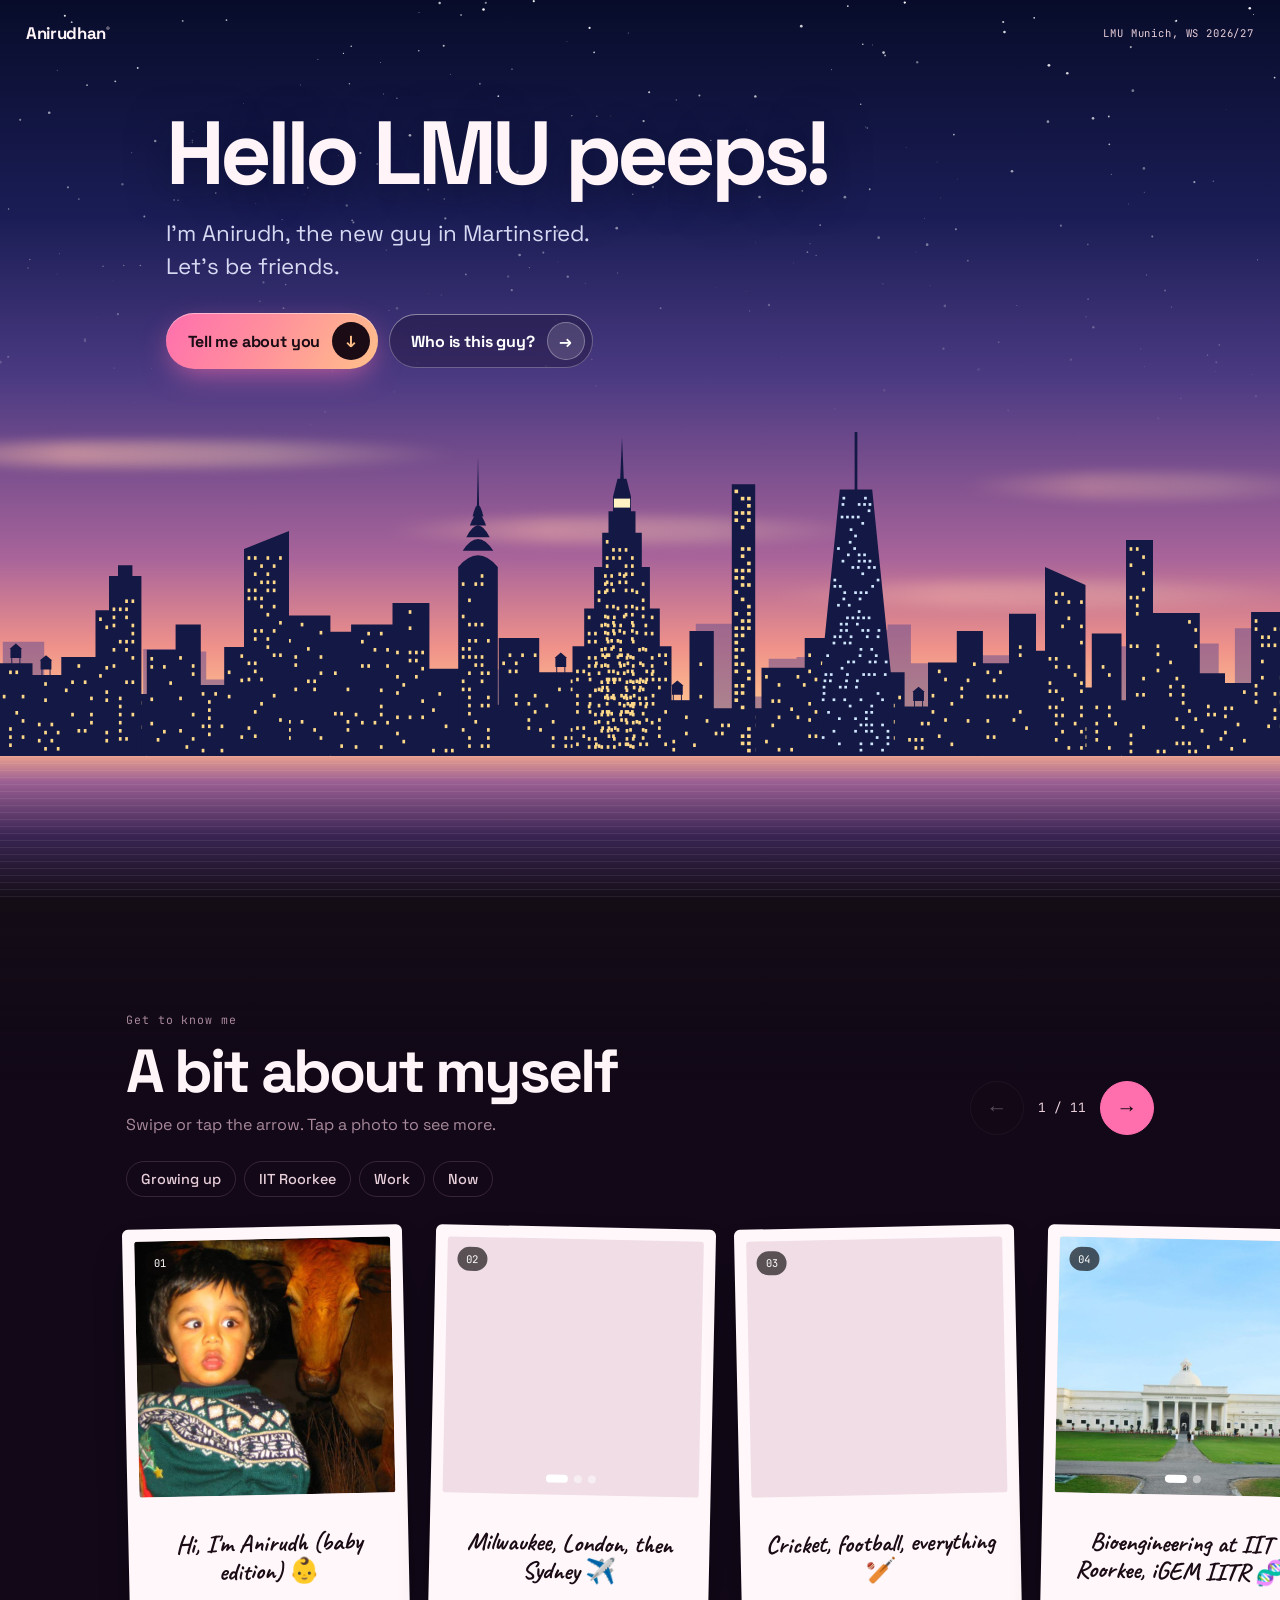
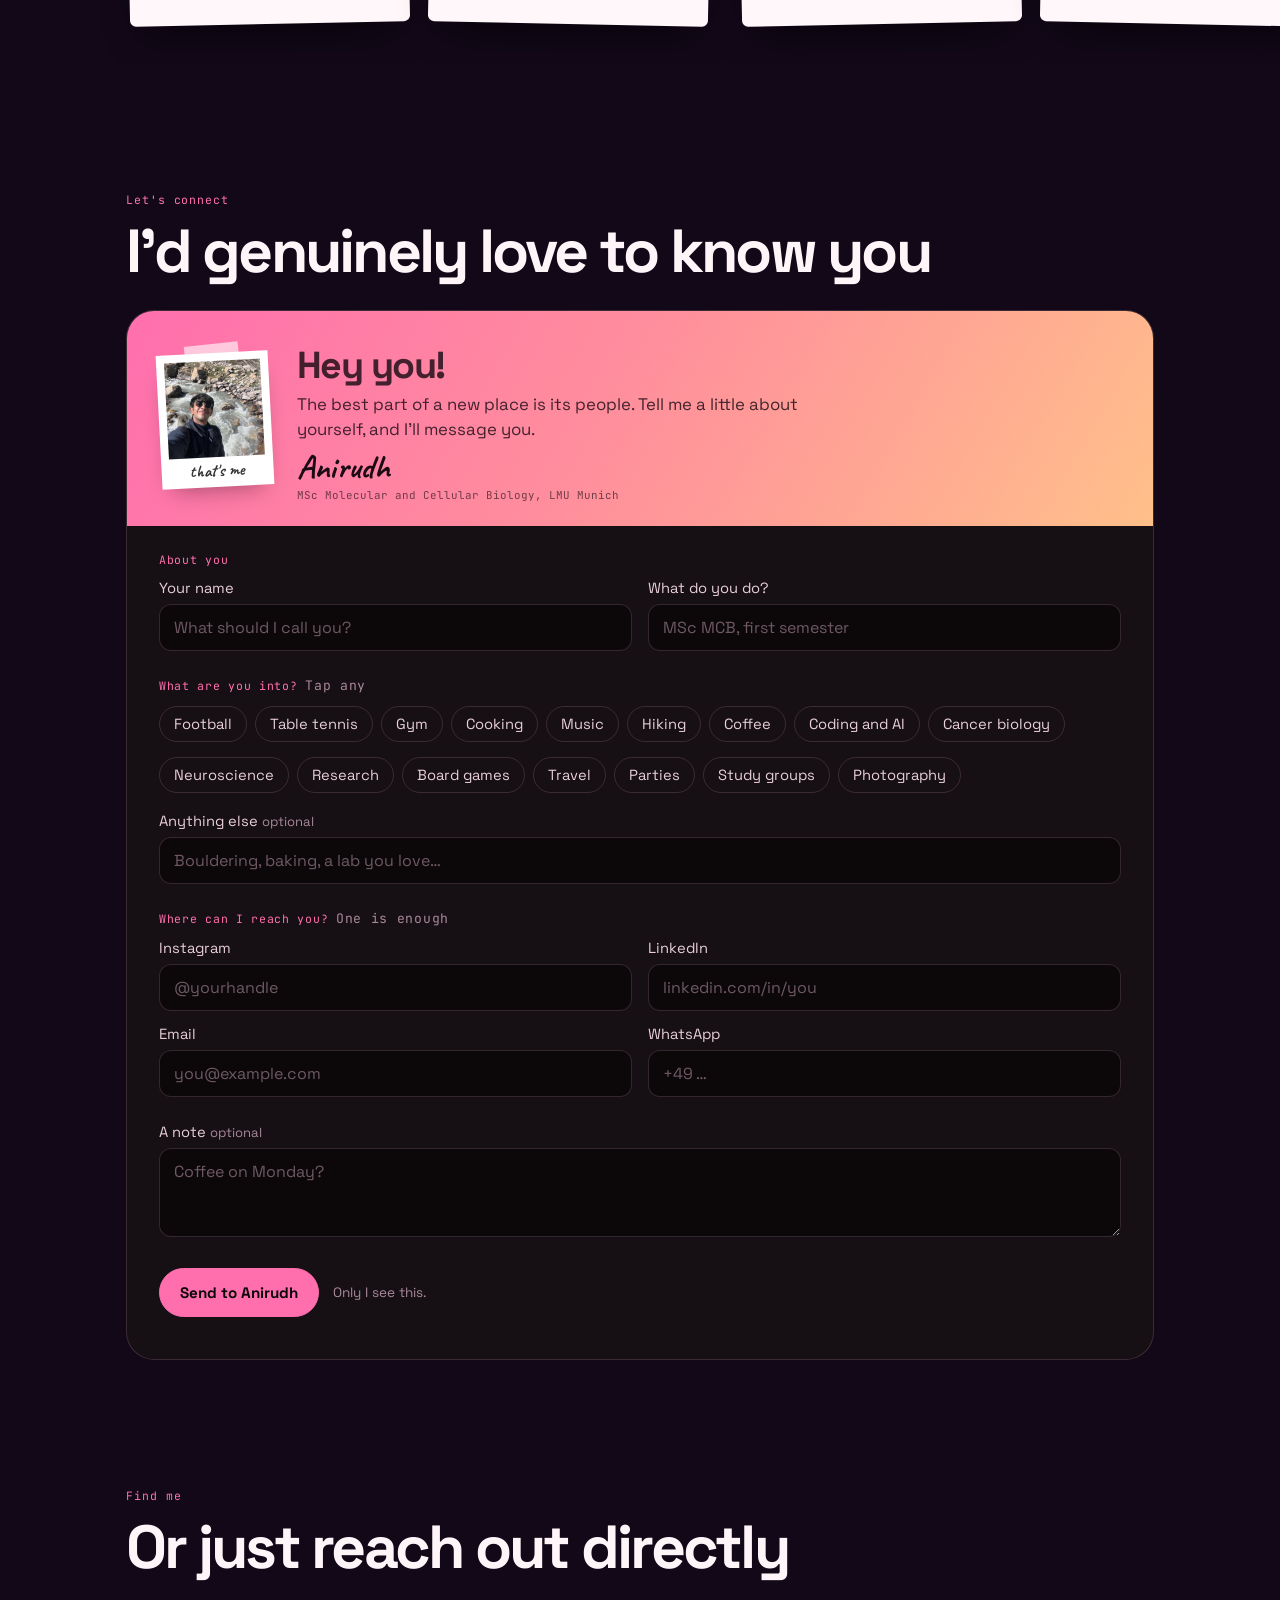
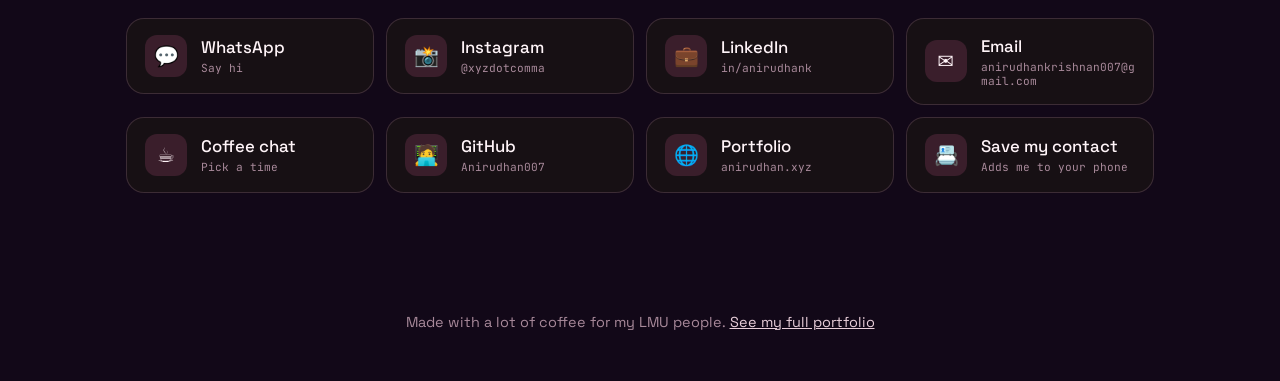
==== hello/index.html @ b49ae419 "Redesign the hello card so the note and form are easier to read. Co-authored-by: Cursor <cursoragent" ====
<!doctype html>
<html lang="en">
<head>
  <meta charset="utf-8">
  <meta name="viewport" content="width=device-width, initial-scale=1, viewport-fit=cover">
  <title>Hello LMU peeps! | Anirudh</title>
  <meta name="description" content="Hi, I'm Anirudh, new at LMU Munich. Get to know me, tell me about you, and let's connect.">
  <meta name="author" content="Anirudhan Krishnan">
  <meta name="theme-color" content="#080c2a">
  <link rel="canonical" href="https://anirudhan.xyz/hello/">
  <meta property="og:type" content="website">
  <meta property="og:site_name" content="Anirudhan Krishnan">
  <meta property="og:url" content="https://anirudhan.xyz/hello/">
  <meta property="og:title" content="Hello LMU peeps! 👋">
  <meta property="og:description" content="I'm Anirudh, new in Martinsried. Get to know me and tell me about you.">
  <meta property="og:image" content="https://anirudhan.xyz/assets/images/social-preview.jpg?v=3">
  <meta name="twitter:card" content="summary_large_image">
  <link rel="icon" href="https://anirudhan.xyz/favicon-ak-dna.svg" type="image/svg+xml">
  <link rel="apple-touch-icon" href="https://anirudhan.xyz/apple-touch-icon.png">
  <link rel="preconnect" href="https://fonts.googleapis.com">
  <link rel="preconnect" href="https://fonts.gstatic.com" crossorigin>
  <link href="https://fonts.googleapis.com/css2?family=JetBrains+Mono:wght@400;500&family=Space+Grotesk:wght@400;500;700&family=Caveat:wght@600;700&display=swap" rel="stylesheet">
  <style>
    :root {
      --black: #0b0709;
      --panel: #171014;
      --panel2: #22141c;
      --ink: #fff4f8;
      --soft: #e9cfda;
      --mute: #a8899a;
      --line: rgba(255, 190, 220, .16);
      --pink: #ff6fae;
      --peach: #ffb48a;
      --mint: #53f2c8;
      --sans: "Space Grotesk", ui-sans-serif, system-ui, -apple-system, "Segoe UI", sans-serif;
      --mono: "JetBrains Mono", ui-monospace, "SFMono-Regular", Menlo, monospace;
      box-sizing: border-box;
      padding-top: env(safe-area-inset-top, 0px);
      padding-bottom: env(safe-area-inset-bottom, 0px);
    }
    *, *::before, *::after { box-sizing: inherit; margin: 0; padding: 0; }
    html { background: #120818; scroll-behavior: smooth; scroll-padding-top: env(safe-area-inset-top, 0px); }
    body { background: #120818; color: var(--ink); font-family: var(--sans); -webkit-font-smoothing: antialiased; overflow-x: hidden; }
    .night {
      position: fixed; inset: 0; z-index: 0; pointer-events: none; overflow: hidden;
      background:
        radial-gradient(72vw 52vh at 10% 16%, rgba(255,111,174,.46), transparent 64%),
        radial-gradient(64vw 58vh at 92% 6%, rgba(255,180,138,.38), transparent 60%),
        radial-gradient(58vw 48vh at 76% 82%, rgba(255,111,174,.30), transparent 62%),
        radial-gradient(48vw 42vh at 6% 90%, rgba(255,196,143,.26), transparent 58%),
        linear-gradient(165deg, #140c1c 0%, #2c1428 32%, #3d1a30 54%, #221018 78%, #10080e 100%);
    }
    .night canvas { position: absolute; inset: 0; width: 100%; height: 100%; }
    a { color: inherit; }
    :focus-visible { outline: 2px solid var(--pink); outline-offset: 4px; border-radius: 6px; }
    ::selection { background: var(--pink); color: var(--black); }

    /* ================= Hero: New York at golden hour ================= */
    .hero {
      --horizon: 84%;
      position: relative; z-index: 1; min-height: 100svh; overflow: hidden; display: flex; flex-direction: column;
      background: linear-gradient(180deg, #080c2a 0%, #1a1d55 24%, #4b3a82 42%, #a8649a 62%, #f0928a 72%, #ffc58f 79%, #ffe2a8 var(--horizon), #1b1f52 var(--horizon));
    }
    #stars { position: absolute; inset: 0; width: 100%; height: 100%; }
    .clouds { position: absolute; left: 0; right: 0; top: 46%; height: 30%; pointer-events: none; }
    .clouds i { position: absolute; display: block; height: 26px; border-radius: 50%; background: linear-gradient(90deg, transparent, rgba(255,190,170,.55), rgba(255,215,180,.35), transparent); filter: blur(6px); animation: drift 90s linear infinite; }
    .clouds i:nth-child(1) { top: 10%; left: -10%; width: 46%; animation-duration: 120s; }
    .clouds i:nth-child(2) { top: 38%; left: 30%; width: 38%; opacity: .8; animation-duration: 95s; animation-delay: -40s; }
    .clouds i:nth-child(3) { top: 62%; left: 60%; width: 42%; opacity: .7; animation-duration: 140s; animation-delay: -70s; }
    .clouds i:nth-child(4) { top: 22%; left: 75%; width: 30%; opacity: .6; animation-duration: 110s; animation-delay: -20s; }
    @keyframes drift { from { transform: translateX(-30vw); } to { transform: translateX(70vw); } }
    .skyline { position: absolute; left: 0; right: 0; bottom: calc(100% - var(--horizon)); width: 100%; height: min(36vh, 360px); display: block; }
    .skyline .t { animation: lamp 6s ease-in-out infinite; }
    @keyframes lamp { 0%,100% { opacity: 1; } 50% { opacity: .12; } }
    .water { position: absolute; left: 0; right: 0; bottom: 0; top: var(--horizon); overflow: hidden; background: linear-gradient(180deg, #e9a08e 0%, #9b5f93 18%, #3a2553 55%, #140d16 100%); }
    .reflection { position: absolute; left: 0; right: 0; top: 0; width: 100%; height: min(36vh, 360px); transform: scaleY(-1); transform-origin: top; opacity: .5; filter: blur(1.2px); -webkit-mask-image: linear-gradient(to top, #000, transparent 75%); mask-image: linear-gradient(to top, #000, transparent 75%); }
    .ripples { position: absolute; inset: 0; background: repeating-linear-gradient(180deg, rgba(255,255,255,.07) 0 1px, transparent 1px 7px); animation: ripple 5s linear infinite; }
    @keyframes ripple { from { background-position: 0 0; } to { background-position: 0 42px; } }
    .top { position: relative; z-index: 2; display: flex; justify-content: space-between; align-items: center; padding: 22px 26px; }
    .mark { font-weight: 700; font-size: 1.05rem; letter-spacing: -.02em; text-decoration: none; }
    .mark sup { font-size: .45em; }
    .top .where { font: .66rem var(--mono); letter-spacing: .08em; color: var(--soft); }
    .hello { position: relative; z-index: 2; flex: 1; display: flex; flex-direction: column; padding: 5vh 26px 40vh; max-width: 1000px; margin: 0 auto; width: 100%; }
    .hello h1 { font-size: clamp(3.2rem, 7vw, 6rem); font-weight: 700; line-height: .95; letter-spacing: -.055em; text-shadow: 0 6px 40px rgba(7,11,36,.6); }
        @keyframes wave { 0%,60%,100% { transform: rotate(0); } 10%,30% { transform: rotate(16deg); } 20%,40% { transform: rotate(-8deg); } }
    .hello p { margin-top: 22px; font-size: clamp(1.1rem, 2.2vw, 1.4rem); color: #d7d9f3; max-width: 34ch; line-height: 1.45; }
    .cta { display: flex; flex-wrap: wrap; gap: 10px; margin-top: 30px; }
    .btn { display: inline-flex; align-items: center; gap: 8px; cursor: pointer; padding: 14px 20px; border-radius: 999px; border: 1px solid var(--ink); font: 500 .95rem var(--sans); text-decoration: none; color: var(--ink); background: rgba(12,18,51,.35); backdrop-filter: blur(6px); transition: transform .15s ease, background .2s ease, color .2s ease; }
    .btn:hover { transform: translateY(-2px); }
    .hbtn {
      -webkit-appearance: none; appearance: none; border: 0; cursor: pointer; margin: 0;
      position: relative; display: inline-flex; align-items: center; gap: 12px; text-decoration: none;
      padding: 8px 8px 8px 22px; border-radius: 999px; font: 700 1rem var(--sans); letter-spacing: -.01em;
      transition: transform .2s ease, box-shadow .25s ease, background .25s ease;
    }
    .hbtn i { font-style: normal; width: 38px; height: 38px; border-radius: 50%; display: grid; place-items: center; font-size: 1rem; transition: transform .25s ease; }
    .hbtn.glow { color: #1a0b14; background: linear-gradient(120deg, #ff6fae 0%, #ff8f9c 45%, #ffc08a 100%); box-shadow: 0 10px 30px -8px rgba(255,111,174,.75), inset 0 1px 0 rgba(255,255,255,.45); }
    .hbtn.glow i { background: #1a0b14; color: #ffc08a; }
    .hbtn.glass { color: #fff; background: rgba(20,14,40,.35); backdrop-filter: blur(10px); -webkit-backdrop-filter: blur(10px); border: 1px solid transparent; background-clip: padding-box; box-shadow: inset 0 0 0 1px rgba(255,255,255,.28), inset 0 1px 0 rgba(255,255,255,.25); }
    .hbtn.glass i { background: rgba(255,255,255,.14); border: 1px solid rgba(255,255,255,.3); }
    .hbtn:hover { transform: translateY(-3px); }
    .hbtn.glow:hover { box-shadow: 0 16px 40px -8px rgba(255,111,174,.9), inset 0 1px 0 rgba(255,255,255,.45); }
    .hbtn.glow:hover i { transform: translateY(3px); }
    .hbtn.glass:hover { background: rgba(255,111,174,.18); box-shadow: inset 0 0 0 1px rgba(255,160,200,.6); }
    .hbtn.glass:hover i { transform: translateX(3px); }
    .btn.mint { background: var(--mint); border-color: var(--mint); color: #0c1233; font-weight: 700; }
    .btn.pink { background: var(--pink); border-color: var(--pink); color: var(--black); font-weight: 700; }

    /* ================= Below the hero: pink and black ================= */
    main { position: relative; z-index: 1; background: transparent; }
    main::before { content: ""; position: absolute; left: 0; right: 0; top: 0; height: 180px; background: linear-gradient(#140d16, transparent); pointer-events: none; }
    .wrap { width: min(1080px, 100%); margin: 0 auto; padding: 0 26px; position: relative; }
    section.wrap { padding-top: clamp(84px, 10vw, 130px); padding-bottom: 0; }
    section.wrap#me { padding-top: clamp(64px, 8vw, 100px); }
    .kicker { font: .72rem var(--mono); letter-spacing: .08em; color: var(--pink); margin-bottom: 14px; }
    h2 { font-size: clamp(2.2rem, 5.4vw, 3.8rem); font-weight: 700; letter-spacing: -.045em; line-height: 1; }

    /* Placards */
    .deck-head { display: flex; justify-content: space-between; align-items: end; gap: 20px; flex-wrap: wrap; }
    .deck-head p { color: var(--mute); margin-top: 12px; }
    .controls { display: flex; align-items: center; gap: 12px; }
    .count { font: .8rem var(--mono); color: var(--soft); min-width: 52px; text-align: center; }
    .arrow { width: 54px; height: 54px; border-radius: 50%; border: 1px solid var(--line); background: var(--panel); color: var(--ink); cursor: pointer; font-size: 1.3rem; display: grid; place-items: center; transition: background .2s, color .2s, border-color .2s, transform .15s; }
    .arrow:hover { background: var(--pink); color: var(--black); border-color: var(--pink); }
    .arrow.next { background: var(--pink); color: var(--black); border-color: var(--pink); }
    .arrow.next:hover { transform: translateX(3px); }
    .arrow:disabled { opacity: .3; cursor: default; transform: none; }
    .track {
      display: grid; grid-auto-flow: column; grid-auto-columns: min(74vw, 280px); gap: 26px;
      overflow-x: auto; scroll-snap-type: x mandatory; scroll-behavior: smooth; overscroll-behavior-x: contain;
      padding: 30px max(26px, calc((100vw - 1080px) / 2 + 26px)) 40px; margin: 0 calc(50% - 50vw);
      scrollbar-width: none;
    }
    .track::-webkit-scrollbar { display: none; }
    .card {
      scroll-snap-align: start; scroll-margin-left: max(26px, calc((100vw - 1080px) / 2 + 26px));
      background: #fff7fa; color: #1a0b14; border-radius: 6px; padding: 12px 12px 0;
      display: flex; flex-direction: column; box-shadow: 0 18px 40px -18px rgba(0,0,0,.8);
      transform: rotate(-1.2deg); transition: transform .25s ease;
    }
    .card:nth-child(even) { transform: rotate(1.2deg); }
    .card:hover { transform: rotate(0) translateY(-4px); }
    .card figure { position: relative; aspect-ratio: 1 / 1; overflow: hidden; background: #f0dde6; border-radius: 3px; }
    .card img { width: 100%; height: 100%; object-fit: cover; display: block; }
    .card .art { position: absolute; inset: 0; display: none; place-items: center; font-size: 5.5rem; background: radial-gradient(circle at 30% 25%, rgba(255,111,174,.55), transparent 55%), radial-gradient(circle at 80% 85%, rgba(255,180,138,.45), transparent 55%), #2a1822; }
    .card.noimg img { display: none; }
    .card.noimg .art { display: grid; }
    .card .n { position: absolute; top: 10px; left: 10px; font: .66rem var(--mono); background: rgba(11,7,9,.65); color: #fff; padding: 5px 9px; border-radius: 999px; }
    .card .cap { font: 700 1.55rem/1.15 "Caveat", "Segoe Print", "Bradley Hand", cursive; text-align: center; padding: 14px 8px 18px; min-height: 5.2em; display: grid; place-items: center; }
    .card.last { background: linear-gradient(160deg, var(--pink), #ff9a8a 60%, var(--peach)); padding: 0; justify-content: center; text-align: center; }
    .card.last .body { padding: 30px 24px; }
    .card.last .big { font-size: 4.5rem; line-height: 1; }
    .card.last .cap { min-height: 0; font-size: 2.4rem; padding: 14px 0 6px; }
    .card.last .sayhi { font: 700 1rem var(--sans); border: 0; cursor: pointer; display: inline-block; margin-top: 10px; background: var(--black); color: var(--ink); text-decoration: none; padding: 13px 22px; border-radius: 999px; font-weight: 700; }
    .chapters { display: flex; flex-wrap: wrap; gap: 8px; margin-top: 26px; }
    .chapters button { font: 500 .9rem var(--sans); color: var(--soft); background: transparent; border: 1px solid var(--line); border-radius: 999px; padding: 8px 14px; cursor: pointer; transition: all .2s; }
    .chapters button:hover { border-color: var(--pink); color: var(--ink); }
    .chapters button.on { background: var(--ink); color: var(--black); border-color: var(--ink); }
    .card figure img { position: absolute; inset: 0; transition: opacity .45s ease; }
    .card figure img.off { opacity: 0; }
    .card figure.multi { cursor: pointer; }
    .dots { position: absolute; bottom: 12px; left: 0; right: 0; display: flex; justify-content: center; gap: 6px; z-index: 2; }
    .dots button { width: 8px; height: 8px; border-radius: 50%; border: 0; padding: 0; background: rgba(255,255,255,.5); cursor: pointer; }
    .dots button.on { background: #fff; width: 22px; border-radius: 99px; }
    .card .n { z-index: 2; }
    .hint { color: var(--mute); font-size: .88rem; }


    /* Connect */
    .connect {
      margin-top: 28px; border-radius: 28px; overflow: hidden;
      border: 1px solid var(--line); background: rgba(23, 16, 20, .88);
    }
    .letter {
      display: grid; grid-template-columns: auto 1fr; gap: 8px 26px; align-items: center;
      color: #1a0b14; padding: 28px 32px 24px;
      background: linear-gradient(120deg, #ff6fae 0%, #ff8f9c 48%, #ffc08a 100%);
    }
    .polaroid {
      position: relative; grid-row: 1 / span 2; width: 112px; background: #fff; padding: 8px 8px 0;
      transform: rotate(-3deg); box-shadow: 0 12px 24px -12px rgba(26,11,20,.45);
    }
    .polaroid::before { content: ""; position: absolute; top: -9px; left: 50%; width: 54px; height: 16px; transform: translateX(-50%) rotate(-3deg); background: rgba(255,255,255,.6); }
    .polaroid img { width: 100%; aspect-ratio: 1; object-fit: cover; display: block; background: #eee; }
    .polaroid figcaption { font: 700 1.05rem "Caveat", cursive; text-align: center; padding: 3px 0 6px; color: #333; }
    .letter .hey { font-size: clamp(1.8rem, 3vw, 2.35rem); font-weight: 700; letter-spacing: -.04em; line-height: 1; }
    .letter p { margin-top: 8px; font-size: 1.05rem; line-height: 1.5; max-width: 46ch; color: rgba(26,11,20,.82); }
    .letter .sign { grid-column: 2; }
    .letter .script { font: 700 2.1rem/1 "Caveat", cursive; color: #1a0b14; }
    .letter .role { display: block; margin-top: 4px; font: .68rem var(--mono); color: rgba(26,11,20,.62); }
    form.you { position: relative; padding: 26px 32px 28px; display: flex; flex-direction: column; gap: 26px; }
    .ask { display: flex; flex-direction: column; gap: 12px; }
    .grid { display: grid; grid-template-columns: 1fr 1fr; gap: 14px 16px; }
    label { display: block; }
    label > span { display: block; font-size: .92rem; color: var(--soft); margin-bottom: 7px; }
    label > span em, .sub em { font-style: normal; color: var(--mute); font-size: .82rem; }
    input, textarea { width: 100%; font: 1rem var(--sans); color: var(--ink); background: rgba(11,7,9,.72); border: 1px solid var(--line); border-radius: 12px; padding: 12px 14px; }
    input::placeholder, textarea::placeholder { color: #6e5864; }
    input:focus, textarea:focus { outline: none; border-color: var(--pink); box-shadow: 0 0 0 3px rgba(255,111,174,.2); }
    textarea { min-height: 88px; resize: vertical; }
    .chips { display: flex; flex-wrap: wrap; gap: 8px; }
    .chip input { position: absolute; opacity: 0; width: 1px; height: 1px; }
    .chip span { display: inline-block; padding: 8px 14px; border-radius: 999px; border: 1px solid var(--line); font-size: .92rem; cursor: pointer; user-select: none; transition: background .15s, color .15s, border-color .15s; }
    .chip input:checked + span { background: var(--pink); color: var(--black); border-color: var(--pink); font-weight: 500; }
    .chip input:focus-visible + span { outline: 2px solid var(--pink); outline-offset: 3px; }
    .sub { font: .72rem var(--mono); color: var(--pink); letter-spacing: .06em; }
    .form-end { display: flex; flex-wrap: wrap; gap: 14px; align-items: center; }
    .note { color: var(--mute); font-size: .85rem; }
    .status { font-size: .95rem; width: 100%; }
    .status.err { color: #ff9ab8; }
    .done { text-align: center; padding: 60px 10px; }
    .done .big { font-size: 3.5rem; }
    .done b { display: block; font-size: 1.9rem; letter-spacing: -.03em; margin: 10px 0 8px; }
    .done p { color: var(--soft); }
    .honey { position: absolute; left: -9999px; }

    /* Socials */
    .socials { list-style: none; display: grid; grid-template-columns: repeat(auto-fill, minmax(210px, 1fr)); gap: 12px; margin-top: 40px; }
    .socials a { display: flex; align-items: center; gap: 14px; text-decoration: none; padding: 16px 18px; border-radius: 18px; border: 1px solid var(--line); background: var(--panel); transition: border-color .2s, transform .15s, background .2s; }
    .socials a:hover { border-color: var(--pink); background: var(--panel2); transform: translateY(-2px); }
    .socials .ic { width: 42px; height: 42px; border-radius: 12px; display: grid; place-items: center; background: rgba(255,111,174,.15); font-size: 1.25rem; flex: none; }
    .socials b { display: block; font-size: 1.05rem; font-weight: 500; }
    .socials span.s { display: block; color: var(--mute); font: .7rem var(--mono); margin-top: 3px; overflow-wrap: anywhere; }

    footer { text-align: center; color: var(--mute); font-size: .9rem; padding: clamp(80px, 10vw, 120px) 26px 50px; }
    footer a { color: var(--soft); }

    @media (max-width: 760px) {
      .hero { --horizon: 82%; }
      .skyline, .reflection { height: 29vh; }
      .hello h1 { font-size: clamp(2.8rem, 13vw, 4rem); }
      .hello { padding-top: 5vh; padding-bottom: 46vh; }
      .top .where { display: none; }
      .letter { grid-template-columns: 1fr; padding: 22px 20px 18px; }
      .polaroid { grid-row: auto; width: 96px; }
      .letter .sign { grid-column: auto; }
      form.you { padding: 22px 20px 24px; gap: 22px; }
      .grid { grid-template-columns: 1fr; }
      .arrow { width: 48px; height: 48px; }
    }
    @media (prefers-reduced-motion: reduce) {
      .skyline .t, .clouds i, .ripples { animation: none; }
      html, .track { scroll-behavior: auto; }
    }
  </style>
</head>
<body>
  <div class="night" aria-hidden="true"><canvas id="night-stars"></canvas></div>

  <header class="hero">
    <canvas id="stars" aria-hidden="true"></canvas>
    <div class="clouds" aria-hidden="true"><i></i><i></i><i></i><i></i></div>
    <svg class="skyline" viewBox="0 0 2600 360" preserveAspectRatio="xMidYMax slice" aria-hidden="true">
      <g id="nyc"><path d="M-10 229h34v131h-34Z M20 241h47v119h-47Z M63 235h34v125h-34Z M93 225h47v135h-47Z M136 277h26v83h-26Z M158 235h45v125h-45Z M199 220h35v140h-35Z M230 277h39v83h-39Z M265 243h23v117h-23Z M284 282h29v78h-29Z M309 232h22v128h-22Z M327 212h45v148h-45Z M368 295h40v65h-40Z M404 250h39v110h-39Z M439 243h50v117h-50Z M485 222h40v138h-40Z M521 280h40v80h-40Z M557 299h39v61h-39Z M592 233h46v127h-46Z M634 293h22v67h-22Z M652 276h21v84h-21Z M669 270h48v90h-48Z M713 297h39v63h-39Z M748 241h44v119h-44Z M788 244h30v116h-30Z M814 275h38v85h-38Z M848 271h36v89h-36Z M880 263h40v97h-40Z M916 300h35v60h-35Z M947 290h41v70h-41Z M984 217h34v143h-34Z M1014 248h28v112h-28Z M1038 290h37v70h-37Z M1071 268h42v92h-42Z M1109 271h30v89h-30Z M1135 264h36v96h-36Z M1167 292h20v68h-20Z M1183 287h38v73h-38Z M1217 287h32v73h-32Z M1245 263h47v97h-47Z M1288 292h32v68h-32Z M1316 298h50v62h-50Z M1362 213h47v147h-47Z M1405 273h20v87h-20Z M1421 294h26v66h-26Z M1443 252h35v108h-35Z M1474 250h42v110h-42Z M1512 291h33v69h-33Z M1541 220h38v140h-38Z M1575 214h26v146h-26Z M1597 257h28v103h-28Z M1621 261h22v99h-22Z M1639 299h30v61h-30Z M1665 248h50v112h-50Z M1711 285h44v75h-44Z M1751 269h24v91h-24Z M1771 288h42v72h-42Z M1809 293h20v67h-20Z M1825 238h34v122h-34Z M1855 213h25v147h-25Z M1876 276h37v84h-37Z M1909 235h34v125h-34Z M1939 284h26v76h-26Z M1961 218h33v142h-33Z M1990 286h32v74h-32Z M2018 247h32v113h-32Z M2046 300h26v60h-26Z M2068 225h28v135h-28Z M2092 298h29v62h-29Z M2117 277h26v83h-26Z M2139 223h32v137h-32Z M2167 227h40v133h-40Z M2203 295h23v65h-23Z M2222 273h24v87h-24Z M2242 267h34v93h-34Z M2272 222h20v138h-20Z M2288 263h30v97h-30Z M2314 291h32v69h-32Z M2342 289h22v71h-22Z M2360 226h26v134h-26Z M2382 269h40v91h-40Z M2418 224h20v136h-20Z M2434 253h31v107h-31Z M2461 242h39v118h-39Z M2496 225h24v135h-24Z M2516 227h35v133h-35Z M2547 251h24v109h-24Z M2567 220h25v140h-25Z M2588 261h24v99h-24Z" fill="#6b4f8f" fill-opacity=".55"/>
<path d="M-10 206h38v154h-38Z M26 229h36v131h-36Z M57 294h48v66h-48Z M101 213h29v147h-29Z M128 279h46v81h-46Z M172 236h30v124h-30Z M199 309h30v51h-30Z M228 309h48v51h-48Z M271 304h49v56h-49Z M289.5 298h12v-10h-12Z M288.5 288L295.5 282L302.5 288Z M290.5 304v-6h1v6Z M299.5 304v-6h1v6Z M316 229h36v131h-36Z M347 264h44v96h-44Z M363.0 258h12v-10h-12Z M362.0 248L369.0 242L376.0 248Z M364.0 264v-6h1v6Z M373.0 264v-6h1v6Z M386 201h46v159h-46Z M427 195h37v165h-37Z M463 195h39v165h-39Z M499 206h52v154h-52Z M548 279h40v81h-40Z M588 257h37v103h-37Z M600.5 251h12v-10h-12Z M599.5 241L606.5 235L613.5 241Z M601.5 257v-6h1v6Z M610.5 257v-6h1v6Z M620 270h40v90h-40Z M634.0 264h12v-10h-12Z M633.0 254L640.0 248L647.0 254Z M635.0 270v-6h1v6Z M644.0 270v-6h1v6Z M657 250h43v110h-43Z M695 198h32v162h-32Z M725 291h27v69h-27Z M732.5 285h12v-10h-12Z M731.5 275L738.5 269L745.5 275Z M733.5 291v-6h1v6Z M742.5 291v-6h1v6Z M752 242h34v118h-34Z M784 214h28v146h-28Z M809 281h31v79h-31Z M838 239h36v121h-36Z M869 309h39v51h-39Z M905 204h51v156h-51Z M956 222h24v138h-24Z M979 214h48v146h-48Z M1025 190h41v170h-41Z M1065 263h36v97h-36Z M1100 303h44v57h-44Z M1143 229h45v131h-45Z M1184 267h56v93h-56Z M1206.0 261h12v-10h-12Z M1205.0 251L1212.0 245L1219.0 251Z M1207.0 267v-6h1v6Z M1216.0 267v-6h1v6Z M1236 270h47v90h-47Z M1283 255h45v105h-45Z M1325 298h33v62h-33Z M1335.5 292h12v-10h-12Z M1334.5 282L1341.5 276L1348.5 282Z M1336.5 298v-6h1v6Z M1345.5 298v-6h1v6Z M1355 221h27v139h-27Z M1379 307h58v53h-58Z M1435 262h53v98h-53Z M1483 229h31v131h-31Z M1512 194h30v166h-30Z M1541 267h53v93h-53Z M1594 305h31v55h-31Z M1603.5 299h12v-10h-12Z M1602.5 289L1609.5 283L1616.5 289Z M1604.5 305v-6h1v6Z M1613.5 305v-6h1v6Z M1620 256h33v104h-33Z M1652 221h29v139h-29Z M1681 257h31v103h-31Z M1710 202h30v158h-30Z M1739 243h26v117h-26Z M1761 284h44v76h-44Z M1777.0 278h12v-10h-12Z M1776.0 268L1783.0 262L1790.0 268Z M1778.0 284v-6h1v6Z M1787.0 284v-6h1v6Z M1802 224h33v136h-33Z M1835 298h39v62h-39Z M1870 201h52v159h-52Z M1919 268h31v92h-31Z M1945 279h36v81h-36Z M1979 200h50v160h-50Z M2028 298h28v62h-28Z M2054 197h57v163h-57Z M2111 304h57v56h-57Z M2168 296h26v64h-26Z M2191 277h52v83h-52Z M2238 279h57v81h-57Z M2291 215h42v145h-42Z M2333 230h27v130h-27Z M2360 208h58v152h-58Z M2416 193h47v167h-47Z M2462 301h50v59h-50Z M2511 212h43v148h-43Z M2554 216h43v144h-43Z M2596 283h54v77h-54Z" fill="#141845"/>
<g><rect x="8" y="214" width="3" height="4" fill="#ffd98a"/><rect class="t" style="animation-delay:0.9s" x="8" y="223" width="3" height="4" fill="#ffd98a"/><rect x="15" y="241" width="3" height="4" fill="#ffd98a"/><rect x="1" y="250" width="3" height="4" fill="#ffd98a"/><rect x="22" y="250" width="3" height="4" fill="#ffd98a"/><rect x="1" y="259" width="3" height="4" fill="#ffd98a"/><rect x="22" y="259" width="3" height="4" fill="#ffd98a"/><rect x="-6" y="286" width="3" height="4" fill="#ffd98a"/><rect class="t" style="animation-delay:2.5s" x="1" y="286" width="3" height="4" fill="#ffd98a"/><rect class="t" style="animation-delay:3.6s" x="8" y="286" width="3" height="4" fill="#ffd98a"/><rect x="22" y="286" width="3" height="4" fill="#ffd98a"/><rect x="1" y="295" width="3" height="4" fill="#ffd98a"/><rect x="15" y="295" width="3" height="4" fill="#ffd98a"/><rect x="22" y="295" width="3" height="4" fill="#ffd98a"/><rect x="1" y="304" width="3" height="4" fill="#ffd98a"/><rect x="8" y="304" width="3" height="4" fill="#ffd98a"/><rect class="t" style="animation-delay:0.7s" x="22" y="304" width="3" height="4" fill="#ffd98a"/><rect x="-6" y="313" width="3" height="4" fill="#ffd98a"/><rect class="t" style="animation-delay:7.7s" x="1" y="331" width="3" height="4" fill="#ffd98a"/><rect x="8" y="331" width="3" height="4" fill="#ffd98a"/><rect x="8" y="340" width="3" height="4" fill="#ffd98a"/><rect x="51" y="246" width="3" height="4" fill="#ffd98a"/><rect x="37" y="264" width="3" height="4" fill="#ffd98a"/><rect class="t" style="animation-delay:7.0s" x="51" y="282" width="3" height="4" fill="#ffd98a"/><rect x="30" y="291" width="3" height="4" fill="#ffd98a"/><rect x="30" y="300" width="3" height="4" fill="#ffd98a"/><rect x="44" y="300" width="3" height="4" fill="#ffd98a"/><rect class="t" style="animation-delay:5.0s" x="30" y="309" width="3" height="4" fill="#ffd98a"/><rect x="51" y="318" width="3" height="4" fill="#ffd98a"/><rect class="t" style="animation-delay:3.8s" x="30" y="327" width="3" height="4" fill="#ffd98a"/><rect x="44" y="327" width="3" height="4" fill="#ffd98a"/><rect x="51" y="345" width="3" height="4" fill="#ffd98a"/><rect x="68" y="302" width="3" height="4" fill="#ffd98a"/><rect x="75" y="302" width="3" height="4" fill="#ffd98a"/><rect x="82" y="311" width="3" height="4" fill="#ffd98a"/><rect x="61" y="320" width="3" height="4" fill="#ffd98a"/><rect x="75" y="320" width="3" height="4" fill="#ffd98a"/><rect x="68" y="329" width="3" height="4" fill="#ffd98a"/><rect x="75" y="329" width="3" height="4" fill="#ffd98a"/><rect x="82" y="338" width="3" height="4" fill="#ffd98a"/><rect x="105" y="284" width="3" height="4" fill="#ffd98a"/><rect x="112" y="302" width="3" height="4" fill="#ffd98a"/><rect x="112" y="320" width="3" height="4" fill="#ffd98a"/><rect x="105" y="338" width="3" height="4" fill="#ffd98a"/><rect x="119" y="338" width="3" height="4" fill="#ffd98a"/><rect x="105" y="347" width="3" height="4" fill="#ffd98a"/><rect x="139" y="287" width="3" height="4" fill="#ffd98a"/><rect x="146" y="287" width="3" height="4" fill="#ffd98a"/><rect x="160" y="287" width="3" height="4" fill="#ffd98a"/><rect x="153" y="296" width="3" height="4" fill="#ffd98a"/><rect x="146" y="323" width="3" height="4" fill="#ffd98a"/><rect x="167" y="323" width="3" height="4" fill="#ffd98a"/><rect x="146" y="332" width="3" height="4" fill="#ffd98a"/><rect x="160" y="332" width="3" height="4" fill="#ffd98a"/><rect x="146" y="341" width="3" height="4" fill="#ffd98a"/><rect class="t" style="animation-delay:0.8s" x="132" y="350" width="3" height="4" fill="#ffd98a"/><rect x="139" y="350" width="3" height="4" fill="#ffd98a"/><rect x="160" y="350" width="3" height="4" fill="#ffd98a"/><rect x="176" y="244" width="3" height="4" fill="#ffd98a"/><rect x="190" y="262" width="3" height="4" fill="#ffd98a"/><rect x="183" y="271" width="3" height="4" fill="#ffd98a"/><rect x="183" y="280" width="3" height="4" fill="#ffd98a"/><rect x="176" y="289" width="3" height="4" fill="#ffd98a"/><rect x="190" y="352" width="3" height="4" fill="#ffd98a"/><rect x="203" y="326" width="3" height="4" fill="#ffd98a"/><rect class="t" style="animation-delay:4.1s" x="217" y="335" width="3" height="4" fill="#ffd98a"/><rect x="217" y="344" width="3" height="4" fill="#ffd98a"/><rect class="t" style="animation-delay:1.9s" x="210" y="353" width="3" height="4" fill="#ffd98a"/><rect x="232" y="317" width="3" height="4" fill="#ffd98a"/><rect x="253" y="326" width="3" height="4" fill="#ffd98a"/><rect x="267" y="326" width="3" height="4" fill="#ffd98a"/><rect x="232" y="335" width="3" height="4" fill="#ffd98a"/><rect x="239" y="335" width="3" height="4" fill="#ffd98a"/><rect x="253" y="335" width="3" height="4" fill="#ffd98a"/><rect x="246" y="353" width="3" height="4" fill="#ffd98a"/><rect x="253" y="353" width="3" height="4" fill="#ffd98a"/><rect class="t" style="animation-delay:6.5s" x="289" y="321" width="3" height="4" fill="#ffd98a"/><rect x="303" y="321" width="3" height="4" fill="#ffd98a"/><rect x="282" y="330" width="3" height="4" fill="#ffd98a"/><rect x="289" y="330" width="3" height="4" fill="#ffd98a"/><rect x="303" y="330" width="3" height="4" fill="#ffd98a"/><rect x="310" y="330" width="3" height="4" fill="#ffd98a"/><rect x="275" y="348" width="3" height="4" fill="#ffd98a"/><rect x="282" y="348" width="3" height="4" fill="#ffd98a"/><rect x="327" y="246" width="3" height="4" fill="#ffd98a"/><rect x="341" y="246" width="3" height="4" fill="#ffd98a"/><rect class="t" style="animation-delay:1.8s" x="320" y="255" width="3" height="4" fill="#ffd98a"/><rect x="320" y="264" width="3" height="4" fill="#ffd98a"/><rect x="334" y="273" width="3" height="4" fill="#ffd98a"/><rect x="341" y="291" width="3" height="4" fill="#ffd98a"/><rect x="327" y="309" width="3" height="4" fill="#ffd98a"/><rect x="341" y="327" width="3" height="4" fill="#ffd98a"/><rect x="379" y="290" width="3" height="4" fill="#ffd98a"/><rect x="351" y="299" width="3" height="4" fill="#ffd98a"/><rect x="358" y="308" width="3" height="4" fill="#ffd98a"/><rect class="t" style="animation-delay:3.6s" x="365" y="308" width="3" height="4" fill="#ffd98a"/><rect x="358" y="317" width="3" height="4" fill="#ffd98a"/><rect x="372" y="317" width="3" height="4" fill="#ffd98a"/><rect x="351" y="335" width="3" height="4" fill="#ffd98a"/><rect x="358" y="335" width="3" height="4" fill="#ffd98a"/><rect x="365" y="335" width="3" height="4" fill="#ffd98a"/><rect x="365" y="353" width="3" height="4" fill="#ffd98a"/><rect x="379" y="353" width="3" height="4" fill="#ffd98a"/><rect x="390" y="209" width="3" height="4" fill="#ffd98a"/><rect x="397" y="209" width="3" height="4" fill="#ffd98a"/><rect x="411" y="209" width="3" height="4" fill="#ffd98a"/><rect class="t" style="animation-delay:7.4s" x="418" y="209" width="3" height="4" fill="#ffd98a"/><rect x="397" y="218" width="3" height="4" fill="#ffd98a"/><rect x="425" y="227" width="3" height="4" fill="#ffd98a"/><rect x="404" y="236" width="3" height="4" fill="#ffd98a"/><rect x="425" y="236" width="3" height="4" fill="#ffd98a"/><rect x="390" y="272" width="3" height="4" fill="#ffd98a"/><rect x="411" y="272" width="3" height="4" fill="#ffd98a"/><rect x="404" y="281" width="3" height="4" fill="#ffd98a"/><rect x="390" y="299" width="3" height="4" fill="#ffd98a"/><rect x="404" y="299" width="3" height="4" fill="#ffd98a"/><rect x="425" y="299" width="3" height="4" fill="#ffd98a"/><rect x="390" y="308" width="3" height="4" fill="#ffd98a"/><rect x="404" y="308" width="3" height="4" fill="#ffd98a"/><rect x="404" y="317" width="3" height="4" fill="#ffd98a"/><rect x="425" y="317" width="3" height="4" fill="#ffd98a"/><rect x="390" y="326" width="3" height="4" fill="#ffd98a"/><rect x="411" y="326" width="3" height="4" fill="#ffd98a"/><rect class="t" style="animation-delay:1.1s" x="390" y="344" width="3" height="4" fill="#ffd98a"/><rect x="425" y="344" width="3" height="4" fill="#ffd98a"/><rect x="418" y="353" width="3" height="4" fill="#ffd98a"/><rect x="438" y="221" width="3" height="4" fill="#ffd98a"/><rect x="431" y="239" width="3" height="4" fill="#ffd98a"/><rect x="438" y="239" width="3" height="4" fill="#ffd98a"/><rect x="452" y="239" width="3" height="4" fill="#ffd98a"/><rect x="445" y="248" width="3" height="4" fill="#ffd98a"/><rect x="452" y="248" width="3" height="4" fill="#ffd98a"/><rect x="438" y="257" width="3" height="4" fill="#ffd98a"/><rect x="445" y="275" width="3" height="4" fill="#ffd98a"/><rect x="431" y="293" width="3" height="4" fill="#ffd98a"/><rect x="452" y="293" width="3" height="4" fill="#ffd98a"/><rect x="431" y="311" width="3" height="4" fill="#ffd98a"/><rect x="438" y="320" width="3" height="4" fill="#ffd98a"/><rect x="445" y="329" width="3" height="4" fill="#ffd98a"/><rect class="t" style="animation-delay:2.0s" x="431" y="338" width="3" height="4" fill="#ffd98a"/><rect x="452" y="347" width="3" height="4" fill="#ffd98a"/><rect x="481" y="203" width="3" height="4" fill="#ffd98a"/><rect x="488" y="203" width="3" height="4" fill="#ffd98a"/><rect x="474" y="212" width="3" height="4" fill="#ffd98a"/><rect x="481" y="212" width="3" height="4" fill="#ffd98a"/><rect x="474" y="221" width="3" height="4" fill="#ffd98a"/><rect x="488" y="230" width="3" height="4" fill="#ffd98a"/><rect x="495" y="239" width="3" height="4" fill="#ffd98a"/><rect x="467" y="248" width="3" height="4" fill="#ffd98a"/><rect x="474" y="248" width="3" height="4" fill="#ffd98a"/><rect x="488" y="248" width="3" height="4" fill="#ffd98a"/><rect x="467" y="257" width="3" height="4" fill="#ffd98a"/><rect x="467" y="266" width="3" height="4" fill="#ffd98a"/><rect class="t" style="animation-delay:7.5s" x="474" y="284" width="3" height="4" fill="#ffd98a"/><rect x="467" y="293" width="3" height="4" fill="#ffd98a"/><rect x="467" y="320" width="3" height="4" fill="#ffd98a"/><rect x="474" y="338" width="3" height="4" fill="#ffd98a"/><rect class="t" style="animation-delay:4.2s" x="488" y="338" width="3" height="4" fill="#ffd98a"/><rect x="495" y="338" width="3" height="4" fill="#ffd98a"/><rect x="495" y="347" width="3" height="4" fill="#ffd98a"/><rect x="510" y="214" width="3" height="4" fill="#ffd98a"/><rect x="503" y="223" width="3" height="4" fill="#ffd98a"/><rect x="545" y="223" width="3" height="4" fill="#ffd98a"/><rect x="517" y="232" width="3" height="4" fill="#ffd98a"/><rect x="545" y="250" width="3" height="4" fill="#ffd98a"/><rect x="503" y="259" width="3" height="4" fill="#ffd98a"/><rect x="510" y="268" width="3" height="4" fill="#ffd98a"/><rect x="531" y="268" width="3" height="4" fill="#ffd98a"/><rect x="538" y="268" width="3" height="4" fill="#ffd98a"/><rect x="503" y="277" width="3" height="4" fill="#ffd98a"/><rect x="510" y="277" width="3" height="4" fill="#ffd98a"/><rect x="517" y="277" width="3" height="4" fill="#ffd98a"/><rect x="545" y="277" width="3" height="4" fill="#ffd98a"/><rect x="503" y="286" width="3" height="4" fill="#ffd98a"/><rect x="517" y="286" width="3" height="4" fill="#ffd98a"/><rect x="524" y="286" width="3" height="4" fill="#ffd98a"/><rect x="503" y="295" width="3" height="4" fill="#ffd98a"/><rect class="t" style="animation-delay:6.2s" x="510" y="295" width="3" height="4" fill="#ffd98a"/><rect x="538" y="295" width="3" height="4" fill="#ffd98a"/><rect x="545" y="304" width="3" height="4" fill="#ffd98a"/><rect x="538" y="322" width="3" height="4" fill="#ffd98a"/><rect class="t" style="animation-delay:1.4s" x="503" y="340" width="3" height="4" fill="#ffd98a"/><rect x="538" y="340" width="3" height="4" fill="#ffd98a"/><rect x="552" y="287" width="3" height="4" fill="#ffd98a"/><rect x="573" y="287" width="3" height="4" fill="#ffd98a"/><rect x="566" y="296" width="3" height="4" fill="#ffd98a"/><rect x="552" y="305" width="3" height="4" fill="#ffd98a"/><rect x="566" y="305" width="3" height="4" fill="#ffd98a"/><rect x="580" y="305" width="3" height="4" fill="#ffd98a"/><rect class="t" style="animation-delay:8.0s" x="566" y="314" width="3" height="4" fill="#ffd98a"/><rect x="552" y="341" width="3" height="4" fill="#ffd98a"/><rect x="566" y="341" width="3" height="4" fill="#ffd98a"/><rect x="599" y="265" width="3" height="4" fill="#ffd98a"/><rect x="606" y="265" width="3" height="4" fill="#ffd98a"/><rect x="592" y="292" width="3" height="4" fill="#ffd98a"/><rect x="613" y="292" width="3" height="4" fill="#ffd98a"/><rect x="606" y="310" width="3" height="4" fill="#ffd98a"/><rect x="613" y="319" width="3" height="4" fill="#ffd98a"/><rect x="599" y="328" width="3" height="4" fill="#ffd98a"/><rect x="599" y="337" width="3" height="4" fill="#ffd98a"/><rect x="613" y="337" width="3" height="4" fill="#ffd98a"/><rect x="599" y="346" width="3" height="4" fill="#ffd98a"/><rect x="638" y="278" width="3" height="4" fill="#ffd98a"/><rect class="t" style="animation-delay:5.0s" x="638" y="296" width="3" height="4" fill="#ffd98a"/><rect x="631" y="323" width="3" height="4" fill="#ffd98a"/><rect x="645" y="323" width="3" height="4" fill="#ffd98a"/><rect x="638" y="332" width="3" height="4" fill="#ffd98a"/><rect x="652" y="332" width="3" height="4" fill="#ffd98a"/><rect x="631" y="341" width="3" height="4" fill="#ffd98a"/><rect x="645" y="341" width="3" height="4" fill="#ffd98a"/><rect x="638" y="350" width="3" height="4" fill="#ffd98a"/><rect x="652" y="350" width="3" height="4" fill="#ffd98a"/><rect class="t" style="animation-delay:2.6s" x="675" y="258" width="3" height="4" fill="#ffd98a"/><rect x="668" y="276" width="3" height="4" fill="#ffd98a"/><rect class="t" style="animation-delay:4.3s" x="682" y="276" width="3" height="4" fill="#ffd98a"/><rect class="t" style="animation-delay:3.7s" x="661" y="285" width="3" height="4" fill="#ffd98a"/><rect x="689" y="294" width="3" height="4" fill="#ffd98a"/><rect x="668" y="312" width="3" height="4" fill="#ffd98a"/><rect x="689" y="312" width="3" height="4" fill="#ffd98a"/><rect class="t" style="animation-delay:6.4s" x="689" y="321" width="3" height="4" fill="#ffd98a"/><rect x="675" y="330" width="3" height="4" fill="#ffd98a"/><rect x="682" y="330" width="3" height="4" fill="#ffd98a"/><rect class="t" style="animation-delay:0.8s" x="699" y="206" width="3" height="4" fill="#ffd98a"/><rect x="713" y="206" width="3" height="4" fill="#ffd98a"/><rect x="706" y="215" width="3" height="4" fill="#ffd98a"/><rect x="720" y="215" width="3" height="4" fill="#ffd98a"/><rect x="706" y="260" width="3" height="4" fill="#ffd98a"/><rect class="t" style="animation-delay:4.7s" x="699" y="269" width="3" height="4" fill="#ffd98a"/><rect x="720" y="269" width="3" height="4" fill="#ffd98a"/><rect x="706" y="287" width="3" height="4" fill="#ffd98a"/><rect class="t" style="animation-delay:2.3s" x="713" y="287" width="3" height="4" fill="#ffd98a"/><rect x="706" y="296" width="3" height="4" fill="#ffd98a"/><rect x="713" y="296" width="3" height="4" fill="#ffd98a"/><rect x="706" y="332" width="3" height="4" fill="#ffd98a"/><rect x="713" y="332" width="3" height="4" fill="#ffd98a"/><rect x="706" y="341" width="3" height="4" fill="#ffd98a"/><rect x="713" y="341" width="3" height="4" fill="#ffd98a"/><rect x="720" y="341" width="3" height="4" fill="#ffd98a"/><rect x="729" y="299" width="3" height="4" fill="#ffd98a"/><rect x="743" y="299" width="3" height="4" fill="#ffd98a"/><rect x="743" y="326" width="3" height="4" fill="#ffd98a"/><rect class="t" style="animation-delay:2.9s" x="756" y="250" width="3" height="4" fill="#ffd98a"/><rect x="756" y="259" width="3" height="4" fill="#ffd98a"/><rect x="770" y="259" width="3" height="4" fill="#ffd98a"/><rect x="777" y="277" width="3" height="4" fill="#ffd98a"/><rect x="756" y="295" width="3" height="4" fill="#ffd98a"/><rect x="756" y="322" width="3" height="4" fill="#ffd98a"/><rect class="t" style="animation-delay:1.1s" x="770" y="331" width="3" height="4" fill="#ffd98a"/><rect x="763" y="340" width="3" height="4" fill="#ffd98a"/><rect x="788" y="249" width="3" height="4" fill="#ffd98a"/><rect x="802" y="258" width="3" height="4" fill="#ffd98a"/><rect x="802" y="267" width="3" height="4" fill="#ffd98a"/><rect x="788" y="294" width="3" height="4" fill="#ffd98a"/><rect x="802" y="312" width="3" height="4" fill="#ffd98a"/><rect class="t" style="animation-delay:2.6s" x="788" y="330" width="3" height="4" fill="#ffd98a"/><rect x="802" y="339" width="3" height="4" fill="#ffd98a"/><rect x="795" y="348" width="3" height="4" fill="#ffd98a"/><rect x="813" y="289" width="3" height="4" fill="#ffd98a"/><rect class="t" style="animation-delay:0.8s" x="827" y="289" width="3" height="4" fill="#ffd98a"/><rect class="t" style="animation-delay:2.7s" x="820" y="298" width="3" height="4" fill="#ffd98a"/><rect x="820" y="307" width="3" height="4" fill="#ffd98a"/><rect x="820" y="316" width="3" height="4" fill="#ffd98a"/><rect x="813" y="325" width="3" height="4" fill="#ffd98a"/><rect x="820" y="325" width="3" height="4" fill="#ffd98a"/><rect x="834" y="325" width="3" height="4" fill="#ffd98a"/><rect x="820" y="334" width="3" height="4" fill="#ffd98a"/><rect x="813" y="352" width="3" height="4" fill="#ffd98a"/><rect x="834" y="352" width="3" height="4" fill="#ffd98a"/><rect x="856" y="247" width="3" height="4" fill="#ffd98a"/><rect x="842" y="265" width="3" height="4" fill="#ffd98a"/><rect class="t" style="animation-delay:7.5s" x="863" y="265" width="3" height="4" fill="#ffd98a"/><rect x="856" y="274" width="3" height="4" fill="#ffd98a"/><rect x="842" y="292" width="3" height="4" fill="#ffd98a"/><rect x="856" y="337" width="3" height="4" fill="#ffd98a"/><rect x="880" y="317" width="3" height="4" fill="#ffd98a"/><rect x="901" y="326" width="3" height="4" fill="#ffd98a"/><rect x="873" y="335" width="3" height="4" fill="#ffd98a"/><rect x="887" y="344" width="3" height="4" fill="#ffd98a"/><rect class="t" style="animation-delay:8.0s" x="923" y="212" width="3" height="4" fill="#ffd98a"/><rect x="944" y="221" width="3" height="4" fill="#ffd98a"/><rect x="909" y="230" width="3" height="4" fill="#ffd98a"/><rect x="930" y="239" width="3" height="4" fill="#ffd98a"/><rect x="916" y="248" width="3" height="4" fill="#ffd98a"/><rect x="944" y="248" width="3" height="4" fill="#ffd98a"/><rect x="916" y="257" width="3" height="4" fill="#ffd98a"/><rect class="t" style="animation-delay:1.1s" x="944" y="266" width="3" height="4" fill="#ffd98a"/><rect x="930" y="275" width="3" height="4" fill="#ffd98a"/><rect x="937" y="275" width="3" height="4" fill="#ffd98a"/><rect x="916" y="284" width="3" height="4" fill="#ffd98a"/><rect x="937" y="284" width="3" height="4" fill="#ffd98a"/><rect x="909" y="320" width="3" height="4" fill="#ffd98a"/><rect x="923" y="320" width="3" height="4" fill="#ffd98a"/><rect x="909" y="329" width="3" height="4" fill="#ffd98a"/><rect x="937" y="329" width="3" height="4" fill="#ffd98a"/><rect x="909" y="338" width="3" height="4" fill="#ffd98a"/><rect x="944" y="338" width="3" height="4" fill="#ffd98a"/><rect class="t" style="animation-delay:2.0s" x="960" y="266" width="3" height="4" fill="#ffd98a"/><rect x="974" y="284" width="3" height="4" fill="#ffd98a"/><rect x="960" y="311" width="3" height="4" fill="#ffd98a"/><rect x="967" y="311" width="3" height="4" fill="#ffd98a"/><rect x="974" y="320" width="3" height="4" fill="#ffd98a"/><rect x="974" y="329" width="3" height="4" fill="#ffd98a"/><rect x="967" y="347" width="3" height="4" fill="#ffd98a"/><rect x="997" y="222" width="3" height="4" fill="#ffd98a"/><rect class="t" style="animation-delay:6.7s" x="1011" y="222" width="3" height="4" fill="#ffd98a"/><rect class="t" style="animation-delay:2.5s" x="990" y="231" width="3" height="4" fill="#ffd98a"/><rect x="1004" y="240" width="3" height="4" fill="#ffd98a"/><rect x="1018" y="240" width="3" height="4" fill="#ffd98a"/><rect x="990" y="258" width="3" height="4" fill="#ffd98a"/><rect x="997" y="258" width="3" height="4" fill="#ffd98a"/><rect x="1018" y="258" width="3" height="4" fill="#ffd98a"/><rect x="1011" y="285" width="3" height="4" fill="#ffd98a"/><rect x="1011" y="303" width="3" height="4" fill="#ffd98a"/><rect x="983" y="312" width="3" height="4" fill="#ffd98a"/><rect x="1011" y="312" width="3" height="4" fill="#ffd98a"/><rect x="990" y="321" width="3" height="4" fill="#ffd98a"/><rect x="1004" y="321" width="3" height="4" fill="#ffd98a"/><rect x="1018" y="321" width="3" height="4" fill="#ffd98a"/><rect x="983" y="348" width="3" height="4" fill="#ffd98a"/><rect x="1011" y="348" width="3" height="4" fill="#ffd98a"/><rect x="1043" y="198" width="3" height="4" fill="#ffd98a"/><rect x="1043" y="216" width="3" height="4" fill="#ffd98a"/><rect x="1029" y="243" width="3" height="4" fill="#ffd98a"/><rect x="1043" y="243" width="3" height="4" fill="#ffd98a"/><rect x="1050" y="243" width="3" height="4" fill="#ffd98a"/><rect x="1057" y="243" width="3" height="4" fill="#ffd98a"/><rect x="1043" y="252" width="3" height="4" fill="#ffd98a"/><rect class="t" style="animation-delay:4.6s" x="1050" y="252" width="3" height="4" fill="#ffd98a"/><rect x="1057" y="261" width="3" height="4" fill="#ffd98a"/><rect x="1029" y="270" width="3" height="4" fill="#ffd98a"/><rect x="1050" y="270" width="3" height="4" fill="#ffd98a"/><rect x="1036" y="279" width="3" height="4" fill="#ffd98a"/><rect x="1029" y="288" width="3" height="4" fill="#ffd98a"/><rect x="1057" y="297" width="3" height="4" fill="#ffd98a"/><rect x="1029" y="315" width="3" height="4" fill="#ffd98a"/><rect class="t" style="animation-delay:7.0s" x="1043" y="315" width="3" height="4" fill="#ffd98a"/><rect class="t" style="animation-delay:6.6s" x="1057" y="315" width="3" height="4" fill="#ffd98a"/><rect class="t" style="animation-delay:6.4s" x="1029" y="333" width="3" height="4" fill="#ffd98a"/><rect x="1036" y="342" width="3" height="4" fill="#ffd98a"/><rect x="1076" y="289" width="3" height="4" fill="#ffd98a"/><rect x="1069" y="307" width="3" height="4" fill="#ffd98a"/><rect x="1083" y="325" width="3" height="4" fill="#ffd98a"/><rect x="1069" y="352" width="3" height="4" fill="#ffd98a"/><rect x="1083" y="352" width="3" height="4" fill="#ffd98a"/><rect x="1090" y="352" width="3" height="4" fill="#ffd98a"/><rect x="1104" y="311" width="3" height="4" fill="#ffd98a"/><rect x="1118" y="311" width="3" height="4" fill="#ffd98a"/><rect x="1132" y="320" width="3" height="4" fill="#ffd98a"/><rect x="1111" y="329" width="3" height="4" fill="#ffd98a"/><rect x="1125" y="329" width="3" height="4" fill="#ffd98a"/><rect x="1132" y="329" width="3" height="4" fill="#ffd98a"/><rect x="1111" y="347" width="3" height="4" fill="#ffd98a"/><rect x="1118" y="347" width="3" height="4" fill="#ffd98a"/><rect x="1154" y="246" width="3" height="4" fill="#ffd98a"/><rect x="1168" y="246" width="3" height="4" fill="#ffd98a"/><rect x="1182" y="246" width="3" height="4" fill="#ffd98a"/><rect x="1147" y="255" width="3" height="4" fill="#ffd98a"/><rect x="1161" y="255" width="3" height="4" fill="#ffd98a"/><rect class="t" style="animation-delay:2.4s" x="1154" y="264" width="3" height="4" fill="#ffd98a"/><rect x="1161" y="264" width="3" height="4" fill="#ffd98a"/><rect x="1161" y="291" width="3" height="4" fill="#ffd98a"/><rect x="1182" y="291" width="3" height="4" fill="#ffd98a"/><rect x="1161" y="300" width="3" height="4" fill="#ffd98a"/><rect x="1175" y="300" width="3" height="4" fill="#ffd98a"/><rect x="1182" y="309" width="3" height="4" fill="#ffd98a"/><rect x="1175" y="318" width="3" height="4" fill="#ffd98a"/><rect x="1175" y="327" width="3" height="4" fill="#ffd98a"/><rect x="1223" y="275" width="3" height="4" fill="#ffd98a"/><rect x="1209" y="284" width="3" height="4" fill="#ffd98a"/><rect x="1223" y="284" width="3" height="4" fill="#ffd98a"/><rect x="1195" y="302" width="3" height="4" fill="#ffd98a"/><rect x="1202" y="320" width="3" height="4" fill="#ffd98a"/><rect x="1188" y="329" width="3" height="4" fill="#ffd98a"/><rect x="1223" y="329" width="3" height="4" fill="#ffd98a"/><rect x="1202" y="338" width="3" height="4" fill="#ffd98a"/><rect x="1216" y="338" width="3" height="4" fill="#ffd98a"/><rect class="t" style="animation-delay:4.3s" x="1223" y="338" width="3" height="4" fill="#ffd98a"/><rect class="t" style="animation-delay:1.7s" x="1202" y="347" width="3" height="4" fill="#ffd98a"/><rect class="t" style="animation-delay:5.6s" x="1216" y="347" width="3" height="4" fill="#ffd98a"/><rect x="1223" y="347" width="3" height="4" fill="#ffd98a"/><rect class="t" style="animation-delay:2.8s" x="1240" y="278" width="3" height="4" fill="#ffd98a"/><rect x="1261" y="287" width="3" height="4" fill="#ffd98a"/><rect x="1254" y="305" width="3" height="4" fill="#ffd98a"/><rect x="1261" y="305" width="3" height="4" fill="#ffd98a"/><rect x="1254" y="323" width="3" height="4" fill="#ffd98a"/><rect class="t" style="animation-delay:2.2s" x="1275" y="323" width="3" height="4" fill="#ffd98a"/><rect x="1254" y="332" width="3" height="4" fill="#ffd98a"/><rect x="1261" y="341" width="3" height="4" fill="#ffd98a"/><rect class="t" style="animation-delay:3.8s" x="1268" y="341" width="3" height="4" fill="#ffd98a"/><rect class="t" style="animation-delay:3.1s" x="1275" y="341" width="3" height="4" fill="#ffd98a"/><rect x="1247" y="350" width="3" height="4" fill="#ffd98a"/><rect class="t" style="animation-delay:0.7s" x="1308" y="263" width="3" height="4" fill="#ffd98a"/><rect x="1315" y="272" width="3" height="4" fill="#ffd98a"/><rect x="1287" y="281" width="3" height="4" fill="#ffd98a"/><rect x="1308" y="290" width="3" height="4" fill="#ffd98a"/><rect x="1287" y="308" width="3" height="4" fill="#ffd98a"/><rect x="1294" y="317" width="3" height="4" fill="#ffd98a"/><rect x="1301" y="326" width="3" height="4" fill="#ffd98a"/><rect x="1315" y="326" width="3" height="4" fill="#ffd98a"/><rect class="t" style="animation-delay:6.0s" x="1287" y="344" width="3" height="4" fill="#ffd98a"/><rect x="1315" y="344" width="3" height="4" fill="#ffd98a"/><rect x="1350" y="315" width="3" height="4" fill="#ffd98a"/><rect x="1350" y="333" width="3" height="4" fill="#ffd98a"/><rect x="1336" y="342" width="3" height="4" fill="#ffd98a"/><rect class="t" style="animation-delay:0.7s" x="1336" y="351" width="3" height="4" fill="#ffd98a"/><rect x="1366" y="256" width="3" height="4" fill="#ffd98a"/><rect x="1366" y="292" width="3" height="4" fill="#ffd98a"/><rect x="1373" y="319" width="3" height="4" fill="#ffd98a"/><rect x="1359" y="346" width="3" height="4" fill="#ffd98a"/><rect x="1411" y="315" width="3" height="4" fill="#ffd98a"/><rect x="1425" y="315" width="3" height="4" fill="#ffd98a"/><rect x="1390" y="324" width="3" height="4" fill="#ffd98a"/><rect x="1397" y="324" width="3" height="4" fill="#ffd98a"/><rect x="1411" y="324" width="3" height="4" fill="#ffd98a"/><rect x="1425" y="324" width="3" height="4" fill="#ffd98a"/><rect class="t" style="animation-delay:5.4s" x="1383" y="333" width="3" height="4" fill="#ffd98a"/><rect x="1390" y="333" width="3" height="4" fill="#ffd98a"/><rect x="1425" y="351" width="3" height="4" fill="#ffd98a"/><rect x="1439" y="270" width="3" height="4" fill="#ffd98a"/><rect class="t" style="animation-delay:4.3s" x="1474" y="270" width="3" height="4" fill="#ffd98a"/><rect x="1453" y="279" width="3" height="4" fill="#ffd98a"/><rect x="1481" y="279" width="3" height="4" fill="#ffd98a"/><rect x="1446" y="297" width="3" height="4" fill="#ffd98a"/><rect x="1453" y="297" width="3" height="4" fill="#ffd98a"/><rect x="1467" y="306" width="3" height="4" fill="#ffd98a"/><rect x="1453" y="315" width="3" height="4" fill="#ffd98a"/><rect x="1474" y="315" width="3" height="4" fill="#ffd98a"/><rect x="1446" y="324" width="3" height="4" fill="#ffd98a"/><rect class="t" style="animation-delay:5.5s" x="1439" y="342" width="3" height="4" fill="#ffd98a"/><rect x="1453" y="351" width="3" height="4" fill="#ffd98a"/><rect class="t" style="animation-delay:2.0s" x="1467" y="351" width="3" height="4" fill="#ffd98a"/><rect x="1487" y="246" width="3" height="4" fill="#ffd98a"/><rect class="t" style="animation-delay:7.9s" x="1508" y="246" width="3" height="4" fill="#ffd98a"/><rect x="1501" y="255" width="3" height="4" fill="#ffd98a"/><rect x="1487" y="264" width="3" height="4" fill="#ffd98a"/><rect x="1494" y="273" width="3" height="4" fill="#ffd98a"/><rect x="1501" y="273" width="3" height="4" fill="#ffd98a"/><rect x="1508" y="273" width="3" height="4" fill="#ffd98a"/><rect x="1501" y="291" width="3" height="4" fill="#ffd98a"/><rect x="1508" y="291" width="3" height="4" fill="#ffd98a"/><rect class="t" style="animation-delay:7.0s" x="1487" y="300" width="3" height="4" fill="#ffd98a"/><rect class="t" style="animation-delay:6.8s" x="1501" y="300" width="3" height="4" fill="#ffd98a"/><rect class="t" style="animation-delay:2.3s" x="1494" y="309" width="3" height="4" fill="#ffd98a"/><rect class="t" style="animation-delay:1.6s" x="1501" y="309" width="3" height="4" fill="#ffd98a"/><rect x="1487" y="318" width="3" height="4" fill="#ffd98a"/><rect x="1508" y="318" width="3" height="4" fill="#ffd98a"/><rect x="1508" y="327" width="3" height="4" fill="#ffd98a"/><rect x="1487" y="336" width="3" height="4" fill="#ffd98a"/><rect x="1494" y="336" width="3" height="4" fill="#ffd98a"/><rect x="1501" y="345" width="3" height="4" fill="#ffd98a"/><rect x="1523" y="211" width="3" height="4" fill="#ffd98a"/><rect x="1530" y="229" width="3" height="4" fill="#ffd98a"/><rect x="1523" y="274" width="3" height="4" fill="#ffd98a"/><rect x="1530" y="301" width="3" height="4" fill="#ffd98a"/><rect x="1523" y="328" width="3" height="4" fill="#ffd98a"/><rect x="1516" y="346" width="3" height="4" fill="#ffd98a"/><rect x="1566" y="284" width="3" height="4" fill="#ffd98a"/><rect x="1552" y="293" width="3" height="4" fill="#ffd98a"/><rect x="1587" y="293" width="3" height="4" fill="#ffd98a"/><rect x="1580" y="302" width="3" height="4" fill="#ffd98a"/><rect x="1545" y="311" width="3" height="4" fill="#ffd98a"/><rect x="1559" y="311" width="3" height="4" fill="#ffd98a"/><rect x="1566" y="311" width="3" height="4" fill="#ffd98a"/><rect x="1580" y="320" width="3" height="4" fill="#ffd98a"/><rect x="1552" y="338" width="3" height="4" fill="#ffd98a"/><rect x="1580" y="338" width="3" height="4" fill="#ffd98a"/><rect x="1545" y="347" width="3" height="4" fill="#ffd98a"/><rect x="1612" y="322" width="3" height="4" fill="#ffd98a"/><rect x="1619" y="322" width="3" height="4" fill="#ffd98a"/><rect x="1598" y="340" width="3" height="4" fill="#ffd98a"/><rect x="1605" y="340" width="3" height="4" fill="#ffd98a"/><rect x="1612" y="340" width="3" height="4" fill="#ffd98a"/><rect x="1605" y="349" width="3" height="4" fill="#ffd98a"/><rect x="1612" y="349" width="3" height="4" fill="#ffd98a"/><rect class="t" style="animation-delay:5.2s" x="1631" y="264" width="3" height="4" fill="#ffd98a"/><rect x="1638" y="273" width="3" height="4" fill="#ffd98a"/><rect x="1624" y="291" width="3" height="4" fill="#ffd98a"/><rect x="1645" y="300" width="3" height="4" fill="#ffd98a"/><rect x="1624" y="309" width="3" height="4" fill="#ffd98a"/><rect x="1638" y="318" width="3" height="4" fill="#ffd98a"/><rect class="t" style="animation-delay:1.4s" x="1631" y="336" width="3" height="4" fill="#ffd98a"/><rect x="1645" y="345" width="3" height="4" fill="#ffd98a"/><rect x="1670" y="256" width="3" height="4" fill="#ffd98a"/><rect x="1663" y="274" width="3" height="4" fill="#ffd98a"/><rect x="1656" y="283" width="3" height="4" fill="#ffd98a"/><rect x="1656" y="292" width="3" height="4" fill="#ffd98a"/><rect class="t" style="animation-delay:5.6s" x="1663" y="319" width="3" height="4" fill="#ffd98a"/><rect x="1685" y="265" width="3" height="4" fill="#ffd98a"/><rect x="1699" y="265" width="3" height="4" fill="#ffd98a"/><rect x="1692" y="274" width="3" height="4" fill="#ffd98a"/><rect x="1685" y="292" width="3" height="4" fill="#ffd98a"/><rect x="1692" y="292" width="3" height="4" fill="#ffd98a"/><rect class="t" style="animation-delay:3.3s" x="1699" y="292" width="3" height="4" fill="#ffd98a"/><rect x="1706" y="292" width="3" height="4" fill="#ffd98a"/><rect x="1685" y="319" width="3" height="4" fill="#ffd98a"/><rect x="1685" y="337" width="3" height="4" fill="#ffd98a"/><rect x="1692" y="337" width="3" height="4" fill="#ffd98a"/><rect x="1721" y="237" width="3" height="4" fill="#ffd98a"/><rect class="t" style="animation-delay:3.7s" x="1721" y="246" width="3" height="4" fill="#ffd98a"/><rect class="t" style="animation-delay:6.7s" x="1721" y="309" width="3" height="4" fill="#ffd98a"/><rect x="1714" y="318" width="3" height="4" fill="#ffd98a"/><rect x="1728" y="327" width="3" height="4" fill="#ffd98a"/><rect class="t" style="animation-delay:3.4s" x="1757" y="251" width="3" height="4" fill="#ffd98a"/><rect x="1757" y="260" width="3" height="4" fill="#ffd98a"/><rect x="1757" y="269" width="3" height="4" fill="#ffd98a"/><rect class="t" style="animation-delay:0.1s" x="1757" y="278" width="3" height="4" fill="#ffd98a"/><rect x="1750" y="296" width="3" height="4" fill="#ffd98a"/><rect x="1750" y="341" width="3" height="4" fill="#ffd98a"/><rect x="1750" y="350" width="3" height="4" fill="#ffd98a"/><rect x="1765" y="292" width="3" height="4" fill="#ffd98a"/><rect x="1779" y="292" width="3" height="4" fill="#ffd98a"/><rect x="1772" y="301" width="3" height="4" fill="#ffd98a"/><rect x="1772" y="328" width="3" height="4" fill="#ffd98a"/><rect x="1786" y="328" width="3" height="4" fill="#ffd98a"/><rect x="1793" y="328" width="3" height="4" fill="#ffd98a"/><rect x="1765" y="337" width="3" height="4" fill="#ffd98a"/><rect class="t" style="animation-delay:4.3s" x="1793" y="337" width="3" height="4" fill="#ffd98a"/><rect x="1765" y="346" width="3" height="4" fill="#ffd98a"/><rect x="1793" y="346" width="3" height="4" fill="#ffd98a"/><rect class="t" style="animation-delay:4.6s" x="1813" y="259" width="3" height="4" fill="#ffd98a"/><rect x="1820" y="268" width="3" height="4" fill="#ffd98a"/><rect x="1806" y="304" width="3" height="4" fill="#ffd98a"/><rect x="1820" y="304" width="3" height="4" fill="#ffd98a"/><rect x="1820" y="313" width="3" height="4" fill="#ffd98a"/><rect x="1806" y="322" width="3" height="4" fill="#ffd98a"/><rect x="1827" y="322" width="3" height="4" fill="#ffd98a"/><rect x="1806" y="331" width="3" height="4" fill="#ffd98a"/><rect x="1806" y="340" width="3" height="4" fill="#ffd98a"/><rect x="1820" y="349" width="3" height="4" fill="#ffd98a"/><rect x="1867" y="306" width="3" height="4" fill="#ffd98a"/><rect x="1846" y="333" width="3" height="4" fill="#ffd98a"/><rect x="1846" y="351" width="3" height="4" fill="#ffd98a"/><rect class="t" style="animation-delay:5.8s" x="1867" y="351" width="3" height="4" fill="#ffd98a"/><rect x="1909" y="209" width="3" height="4" fill="#ffd98a"/><rect class="t" style="animation-delay:3.2s" x="1916" y="218" width="3" height="4" fill="#ffd98a"/><rect x="1874" y="236" width="3" height="4" fill="#ffd98a"/><rect x="1916" y="236" width="3" height="4" fill="#ffd98a"/><rect x="1874" y="245" width="3" height="4" fill="#ffd98a"/><rect x="1888" y="254" width="3" height="4" fill="#ffd98a"/><rect x="1874" y="263" width="3" height="4" fill="#ffd98a"/><rect x="1895" y="272" width="3" height="4" fill="#ffd98a"/><rect x="1888" y="281" width="3" height="4" fill="#ffd98a"/><rect x="1902" y="281" width="3" height="4" fill="#ffd98a"/><rect x="1888" y="290" width="3" height="4" fill="#ffd98a"/><rect x="1902" y="290" width="3" height="4" fill="#ffd98a"/><rect x="1902" y="299" width="3" height="4" fill="#ffd98a"/><rect x="1909" y="308" width="3" height="4" fill="#ffd98a"/><rect x="1895" y="317" width="3" height="4" fill="#ffd98a"/><rect x="1916" y="317" width="3" height="4" fill="#ffd98a"/><rect x="1902" y="326" width="3" height="4" fill="#ffd98a"/><rect x="1895" y="344" width="3" height="4" fill="#ffd98a"/><rect class="t" style="animation-delay:7.6s" x="1902" y="344" width="3" height="4" fill="#ffd98a"/><rect x="1909" y="344" width="3" height="4" fill="#ffd98a"/><rect x="1874" y="353" width="3" height="4" fill="#ffd98a"/><rect x="1881" y="353" width="3" height="4" fill="#ffd98a"/><rect x="1909" y="353" width="3" height="4" fill="#ffd98a"/><rect x="1916" y="353" width="3" height="4" fill="#ffd98a"/><rect class="t" style="animation-delay:7.7s" x="1930" y="303" width="3" height="4" fill="#ffd98a"/><rect x="1930" y="312" width="3" height="4" fill="#ffd98a"/><rect x="1937" y="312" width="3" height="4" fill="#ffd98a"/><rect class="t" style="animation-delay:3.9s" x="1923" y="330" width="3" height="4" fill="#ffd98a"/><rect class="t" style="animation-delay:4.9s" x="1944" y="339" width="3" height="4" fill="#ffd98a"/><rect x="1930" y="348" width="3" height="4" fill="#ffd98a"/><rect x="1970" y="287" width="3" height="4" fill="#ffd98a"/><rect x="1949" y="305" width="3" height="4" fill="#ffd98a"/><rect x="1956" y="305" width="3" height="4" fill="#ffd98a"/><rect x="1949" y="314" width="3" height="4" fill="#ffd98a"/><rect class="t" style="animation-delay:5.9s" x="1963" y="323" width="3" height="4" fill="#ffd98a"/><rect x="1949" y="332" width="3" height="4" fill="#ffd98a"/><rect x="1970" y="341" width="3" height="4" fill="#ffd98a"/><rect x="1956" y="350" width="3" height="4" fill="#ffd98a"/><rect x="1983" y="208" width="3" height="4" fill="#ffd98a"/><rect x="1983" y="217" width="3" height="4" fill="#ffd98a"/><rect x="2004" y="217" width="3" height="4" fill="#ffd98a"/><rect x="2011" y="217" width="3" height="4" fill="#ffd98a"/><rect x="1990" y="226" width="3" height="4" fill="#ffd98a"/><rect x="1997" y="226" width="3" height="4" fill="#ffd98a"/><rect x="1990" y="235" width="3" height="4" fill="#ffd98a"/><rect x="1997" y="235" width="3" height="4" fill="#ffd98a"/><rect x="2004" y="235" width="3" height="4" fill="#ffd98a"/><rect x="1990" y="253" width="3" height="4" fill="#ffd98a"/><rect x="1990" y="271" width="3" height="4" fill="#ffd98a"/><rect x="2011" y="271" width="3" height="4" fill="#ffd98a"/><rect x="2018" y="271" width="3" height="4" fill="#ffd98a"/><rect x="1983" y="280" width="3" height="4" fill="#ffd98a"/><rect x="1983" y="289" width="3" height="4" fill="#ffd98a"/><rect x="2004" y="289" width="3" height="4" fill="#ffd98a"/><rect class="t" style="animation-delay:0.6s" x="2011" y="289" width="3" height="4" fill="#ffd98a"/><rect x="1983" y="298" width="3" height="4" fill="#ffd98a"/><rect x="2011" y="298" width="3" height="4" fill="#ffd98a"/><rect x="2004" y="307" width="3" height="4" fill="#ffd98a"/><rect x="2004" y="316" width="3" height="4" fill="#ffd98a"/><rect class="t" style="animation-delay:6.5s" x="1997" y="325" width="3" height="4" fill="#ffd98a"/><rect class="t" style="animation-delay:4.6s" x="2011" y="325" width="3" height="4" fill="#ffd98a"/><rect class="t" style="animation-delay:4.9s" x="2018" y="352" width="3" height="4" fill="#ffd98a"/><rect x="2032" y="306" width="3" height="4" fill="#ffd98a"/><rect x="2032" y="315" width="3" height="4" fill="#ffd98a"/><rect x="2039" y="315" width="3" height="4" fill="#ffd98a"/><rect x="2032" y="324" width="3" height="4" fill="#ffd98a"/><rect x="2039" y="333" width="3" height="4" fill="#ffd98a"/><rect x="2046" y="342" width="3" height="4" fill="#ffd98a"/><rect x="2046" y="351" width="3" height="4" fill="#ffd98a"/><rect x="2100" y="205" width="3" height="4" fill="#ffd98a"/><rect x="2100" y="214" width="3" height="4" fill="#ffd98a"/><rect x="2058" y="223" width="3" height="4" fill="#ffd98a"/><rect class="t" style="animation-delay:4.2s" x="2079" y="223" width="3" height="4" fill="#ffd98a"/><rect x="2086" y="223" width="3" height="4" fill="#ffd98a"/><rect x="2079" y="250" width="3" height="4" fill="#ffd98a"/><rect class="t" style="animation-delay:4.7s" x="2072" y="259" width="3" height="4" fill="#ffd98a"/><rect x="2100" y="268" width="3" height="4" fill="#ffd98a"/><rect x="2086" y="277" width="3" height="4" fill="#ffd98a"/><rect x="2100" y="277" width="3" height="4" fill="#ffd98a"/><rect x="2058" y="286" width="3" height="4" fill="#ffd98a"/><rect x="2065" y="286" width="3" height="4" fill="#ffd98a"/><rect x="2079" y="286" width="3" height="4" fill="#ffd98a"/><rect x="2086" y="286" width="3" height="4" fill="#ffd98a"/><rect x="2072" y="295" width="3" height="4" fill="#ffd98a"/><rect x="2093" y="295" width="3" height="4" fill="#ffd98a"/><rect x="2072" y="313" width="3" height="4" fill="#ffd98a"/><rect x="2093" y="313" width="3" height="4" fill="#ffd98a"/><rect x="2100" y="349" width="3" height="4" fill="#ffd98a"/><rect x="2150" y="312" width="3" height="4" fill="#ffd98a"/><rect class="t" style="animation-delay:4.8s" x="2122" y="330" width="3" height="4" fill="#ffd98a"/><rect x="2122" y="339" width="3" height="4" fill="#ffd98a"/><rect x="2143" y="339" width="3" height="4" fill="#ffd98a"/><rect x="2150" y="339" width="3" height="4" fill="#ffd98a"/><rect class="t" style="animation-delay:7.5s" x="2115" y="348" width="3" height="4" fill="#ffd98a"/><rect x="2136" y="348" width="3" height="4" fill="#ffd98a"/><rect x="2150" y="348" width="3" height="4" fill="#ffd98a"/><rect x="2172" y="304" width="3" height="4" fill="#ffd98a"/><rect x="2179" y="304" width="3" height="4" fill="#ffd98a"/><rect x="2179" y="313" width="3" height="4" fill="#ffd98a"/><rect x="2186" y="340" width="3" height="4" fill="#ffd98a"/><rect x="2179" y="349" width="3" height="4" fill="#ffd98a"/><rect x="2216" y="285" width="3" height="4" fill="#ffd98a"/><rect x="2223" y="294" width="3" height="4" fill="#ffd98a"/><rect x="2237" y="294" width="3" height="4" fill="#ffd98a"/><rect x="2209" y="312" width="3" height="4" fill="#ffd98a"/><rect x="2202" y="321" width="3" height="4" fill="#ffd98a"/><rect x="2209" y="321" width="3" height="4" fill="#ffd98a"/><rect class="t" style="animation-delay:7.3s" x="2216" y="321" width="3" height="4" fill="#ffd98a"/><rect x="2237" y="321" width="3" height="4" fill="#ffd98a"/><rect x="2202" y="330" width="3" height="4" fill="#ffd98a"/><rect x="2209" y="330" width="3" height="4" fill="#ffd98a"/><rect class="t" style="animation-delay:1.5s" x="2216" y="339" width="3" height="4" fill="#ffd98a"/><rect x="2249" y="287" width="3" height="4" fill="#ffd98a"/><rect x="2263" y="287" width="3" height="4" fill="#ffd98a"/><rect x="2284" y="287" width="3" height="4" fill="#ffd98a"/><rect x="2242" y="296" width="3" height="4" fill="#ffd98a"/><rect x="2263" y="296" width="3" height="4" fill="#ffd98a"/><rect x="2277" y="296" width="3" height="4" fill="#ffd98a"/><rect x="2249" y="323" width="3" height="4" fill="#ffd98a"/><rect x="2256" y="323" width="3" height="4" fill="#ffd98a"/><rect x="2277" y="323" width="3" height="4" fill="#ffd98a"/><rect x="2284" y="350" width="3" height="4" fill="#ffd98a"/><rect x="2323" y="223" width="3" height="4" fill="#ffd98a"/><rect x="2302" y="250" width="3" height="4" fill="#ffd98a"/><rect class="t" style="animation-delay:4.2s" x="2309" y="250" width="3" height="4" fill="#ffd98a"/><rect x="2295" y="277" width="3" height="4" fill="#ffd98a"/><rect x="2302" y="277" width="3" height="4" fill="#ffd98a"/><rect x="2295" y="286" width="3" height="4" fill="#ffd98a"/><rect x="2302" y="286" width="3" height="4" fill="#ffd98a"/><rect x="2316" y="304" width="3" height="4" fill="#ffd98a"/><rect x="2302" y="313" width="3" height="4" fill="#ffd98a"/><rect x="2309" y="313" width="3" height="4" fill="#ffd98a"/><rect x="2302" y="322" width="3" height="4" fill="#ffd98a"/><rect x="2295" y="349" width="3" height="4" fill="#ffd98a"/><rect x="2337" y="238" width="3" height="4" fill="#ffd98a"/><rect x="2344" y="238" width="3" height="4" fill="#ffd98a"/><rect class="t" style="animation-delay:4.2s" x="2351" y="238" width="3" height="4" fill="#ffd98a"/><rect class="t" style="animation-delay:5.8s" x="2344" y="247" width="3" height="4" fill="#ffd98a"/><rect x="2351" y="247" width="3" height="4" fill="#ffd98a"/><rect x="2337" y="274" width="3" height="4" fill="#ffd98a"/><rect x="2337" y="283" width="3" height="4" fill="#ffd98a"/><rect class="t" style="animation-delay:7.5s" x="2351" y="283" width="3" height="4" fill="#ffd98a"/><rect x="2337" y="310" width="3" height="4" fill="#ffd98a"/><rect x="2337" y="319" width="3" height="4" fill="#ffd98a"/><rect x="2344" y="319" width="3" height="4" fill="#ffd98a"/><rect class="t" style="animation-delay:0.3s" x="2351" y="337" width="3" height="4" fill="#ffd98a"/><rect x="2371" y="216" width="3" height="4" fill="#ffd98a"/><rect x="2392" y="225" width="3" height="4" fill="#ffd98a"/><rect x="2406" y="225" width="3" height="4" fill="#ffd98a"/><rect x="2371" y="243" width="3" height="4" fill="#ffd98a"/><rect x="2371" y="252" width="3" height="4" fill="#ffd98a"/><rect x="2364" y="261" width="3" height="4" fill="#ffd98a"/><rect x="2385" y="261" width="3" height="4" fill="#ffd98a"/><rect x="2406" y="261" width="3" height="4" fill="#ffd98a"/><rect x="2364" y="270" width="3" height="4" fill="#ffd98a"/><rect x="2378" y="270" width="3" height="4" fill="#ffd98a"/><rect x="2385" y="270" width="3" height="4" fill="#ffd98a"/><rect x="2392" y="270" width="3" height="4" fill="#ffd98a"/><rect x="2378" y="288" width="3" height="4" fill="#ffd98a"/><rect x="2399" y="288" width="3" height="4" fill="#ffd98a"/><rect x="2406" y="288" width="3" height="4" fill="#ffd98a"/><rect x="2378" y="297" width="3" height="4" fill="#ffd98a"/><rect class="t" style="animation-delay:3.3s" x="2392" y="297" width="3" height="4" fill="#ffd98a"/><rect x="2371" y="306" width="3" height="4" fill="#ffd98a"/><rect x="2406" y="306" width="3" height="4" fill="#ffd98a"/><rect x="2378" y="315" width="3" height="4" fill="#ffd98a"/><rect x="2406" y="315" width="3" height="4" fill="#ffd98a"/><rect x="2385" y="324" width="3" height="4" fill="#ffd98a"/><rect x="2399" y="342" width="3" height="4" fill="#ffd98a"/><rect x="2392" y="351" width="3" height="4" fill="#ffd98a"/><rect x="2441" y="201" width="3" height="4" fill="#ffd98a"/><rect x="2427" y="210" width="3" height="4" fill="#ffd98a"/><rect x="2420" y="219" width="3" height="4" fill="#ffd98a"/><rect class="t" style="animation-delay:4.8s" x="2427" y="219" width="3" height="4" fill="#ffd98a"/><rect x="2448" y="219" width="3" height="4" fill="#ffd98a"/><rect x="2434" y="228" width="3" height="4" fill="#ffd98a"/><rect x="2441" y="255" width="3" height="4" fill="#ffd98a"/><rect x="2448" y="255" width="3" height="4" fill="#ffd98a"/><rect class="t" style="animation-delay:7.0s" x="2455" y="264" width="3" height="4" fill="#ffd98a"/><rect x="2427" y="273" width="3" height="4" fill="#ffd98a"/><rect x="2420" y="282" width="3" height="4" fill="#ffd98a"/><rect x="2434" y="282" width="3" height="4" fill="#ffd98a"/><rect class="t" style="animation-delay:0.7s" x="2455" y="282" width="3" height="4" fill="#ffd98a"/><rect x="2448" y="291" width="3" height="4" fill="#ffd98a"/><rect x="2441" y="300" width="3" height="4" fill="#ffd98a"/><rect x="2448" y="300" width="3" height="4" fill="#ffd98a"/><rect x="2427" y="309" width="3" height="4" fill="#ffd98a"/><rect class="t" style="animation-delay:7.4s" x="2434" y="309" width="3" height="4" fill="#ffd98a"/><rect x="2434" y="318" width="3" height="4" fill="#ffd98a"/><rect x="2420" y="327" width="3" height="4" fill="#ffd98a"/><rect x="2448" y="327" width="3" height="4" fill="#ffd98a"/><rect x="2455" y="327" width="3" height="4" fill="#ffd98a"/><rect x="2420" y="336" width="3" height="4" fill="#ffd98a"/><rect x="2427" y="345" width="3" height="4" fill="#ffd98a"/><rect x="2441" y="345" width="3" height="4" fill="#ffd98a"/><rect x="2455" y="345" width="3" height="4" fill="#ffd98a"/><rect x="2473" y="309" width="3" height="4" fill="#ffd98a"/><rect x="2473" y="318" width="3" height="4" fill="#ffd98a"/><rect x="2494" y="318" width="3" height="4" fill="#ffd98a"/><rect x="2473" y="345" width="3" height="4" fill="#ffd98a"/><rect x="2515" y="220" width="3" height="4" fill="#ffd98a"/><rect x="2522" y="220" width="3" height="4" fill="#ffd98a"/><rect x="2543" y="238" width="3" height="4" fill="#ffd98a"/><rect x="2515" y="247" width="3" height="4" fill="#ffd98a"/><rect x="2529" y="274" width="3" height="4" fill="#ffd98a"/><rect x="2522" y="283" width="3" height="4" fill="#ffd98a"/><rect x="2522" y="292" width="3" height="4" fill="#ffd98a"/><rect x="2536" y="292" width="3" height="4" fill="#ffd98a"/><rect x="2515" y="319" width="3" height="4" fill="#ffd98a"/><rect x="2522" y="337" width="3" height="4" fill="#ffd98a"/><rect x="2586" y="233" width="3" height="4" fill="#ffd98a"/><rect x="2579" y="242" width="3" height="4" fill="#ffd98a"/><rect x="2586" y="242" width="3" height="4" fill="#ffd98a"/><rect x="2558" y="251" width="3" height="4" fill="#ffd98a"/><rect x="2586" y="251" width="3" height="4" fill="#ffd98a"/><rect x="2572" y="269" width="3" height="4" fill="#ffd98a"/><rect x="2565" y="278" width="3" height="4" fill="#ffd98a"/><rect x="2586" y="278" width="3" height="4" fill="#ffd98a"/><rect class="t" style="animation-delay:6.6s" x="2579" y="287" width="3" height="4" fill="#ffd98a"/><rect x="2579" y="296" width="3" height="4" fill="#ffd98a"/><rect x="2565" y="305" width="3" height="4" fill="#ffd98a"/><rect x="2565" y="314" width="3" height="4" fill="#ffd98a"/><rect x="2558" y="323" width="3" height="4" fill="#ffd98a"/><rect x="2572" y="323" width="3" height="4" fill="#ffd98a"/><rect x="2565" y="332" width="3" height="4" fill="#ffd98a"/><rect x="2572" y="332" width="3" height="4" fill="#ffd98a"/><rect class="t" style="animation-delay:2.8s" x="2565" y="350" width="3" height="4" fill="#ffd98a"/><rect x="2628" y="291" width="3" height="4" fill="#ffd98a"/><rect x="2607" y="300" width="3" height="4" fill="#ffd98a"/><rect x="2614" y="300" width="3" height="4" fill="#ffd98a"/><rect x="2628" y="300" width="3" height="4" fill="#ffd98a"/><rect x="2600" y="309" width="3" height="4" fill="#ffd98a"/><rect class="t" style="animation-delay:2.7s" x="2642" y="309" width="3" height="4" fill="#ffd98a"/><rect x="2607" y="318" width="3" height="4" fill="#ffd98a"/><rect x="2614" y="318" width="3" height="4" fill="#ffd98a"/><rect x="2635" y="318" width="3" height="4" fill="#ffd98a"/><rect x="2642" y="318" width="3" height="4" fill="#ffd98a"/><rect x="2621" y="336" width="3" height="4" fill="#ffd98a"/><rect x="2628" y="345" width="3" height="4" fill="#ffd98a"/></g>
<g transform="translate(580 0)"><path d="M518 150h44v210h-44Z M518 150Q540 124 562 150Z M523 132Q540 106 557 132Z M527 117Q540 91 553 117Z M531 104Q540 78 549 104Z M534 94Q540 68 546 94Z M538.5 96L540 28L541.5 96Z M645.0 238h110v122h-110Z M658.0 196h84v164h-84Z M669.0 150h62v210h-62Z M678.0 112h44v248h-44Z M685.0 88h30v272h-30Z M690.0 72h20v288h-20Z M690 72L695 52h10L710 72Z M698 52L700 6L702 52Z M822 58h26v302h-26Z M918 360V300L942 64h36L1002 300V360Z M958.5 64V0h3V64Z M280 360V130L330 110V360Z M1170 360V150L1215 170V360Z M1260 360V120h30V360Z M130 360V160h36V360Z M140 160V148h16V160Z" fill="#141845"/><g><rect x="543" y="158" width="3" height="4" fill="#ffd98a"/><rect x="522" y="167" width="3" height="4" fill="#ffd98a"/><rect x="536" y="167" width="3" height="4" fill="#ffd98a"/><rect x="543" y="167" width="3" height="4" fill="#ffd98a"/><rect x="529" y="185" width="3" height="4" fill="#ffd98a"/><rect x="522" y="203" width="3" height="4" fill="#ffd98a"/><rect x="529" y="212" width="3" height="4" fill="#ffd98a"/><rect x="536" y="212" width="3" height="4" fill="#ffd98a"/><rect x="543" y="212" width="3" height="4" fill="#ffd98a"/><rect x="529" y="230" width="3" height="4" fill="#ffd98a"/><rect x="536" y="230" width="3" height="4" fill="#ffd98a"/><rect x="550" y="230" width="3" height="4" fill="#ffd98a"/><rect class="t" style="animation-delay:2.4s" x="522" y="239" width="3" height="4" fill="#ffd98a"/><rect x="529" y="239" width="3" height="4" fill="#ffd98a"/><rect x="522" y="248" width="3" height="4" fill="#ffd98a"/><rect x="529" y="248" width="3" height="4" fill="#ffd98a"/><rect class="t" style="animation-delay:4.0s" x="536" y="248" width="3" height="4" fill="#ffd98a"/><rect class="t" style="animation-delay:5.1s" x="543" y="248" width="3" height="4" fill="#ffd98a"/><rect x="536" y="257" width="3" height="4" fill="#ffd98a"/><rect x="543" y="257" width="3" height="4" fill="#ffd98a"/><rect x="529" y="266" width="3" height="4" fill="#ffd98a"/><rect class="t" style="animation-delay:7.1s" x="543" y="266" width="3" height="4" fill="#ffd98a"/><rect x="550" y="266" width="3" height="4" fill="#ffd98a"/><rect class="t" style="animation-delay:1.0s" x="522" y="275" width="3" height="4" fill="#ffd98a"/><rect x="543" y="275" width="3" height="4" fill="#ffd98a"/><rect x="522" y="284" width="3" height="4" fill="#ffd98a"/><rect x="529" y="284" width="3" height="4" fill="#ffd98a"/><rect x="529" y="293" width="3" height="4" fill="#ffd98a"/><rect class="t" style="animation-delay:7.3s" x="550" y="293" width="3" height="4" fill="#ffd98a"/><rect x="529" y="302" width="3" height="4" fill="#ffd98a"/><rect x="543" y="302" width="3" height="4" fill="#ffd98a"/><rect x="550" y="302" width="3" height="4" fill="#ffd98a"/><rect x="529" y="311" width="3" height="4" fill="#ffd98a"/><rect x="536" y="320" width="3" height="4" fill="#ffd98a"/><rect x="522" y="329" width="3" height="4" fill="#ffd98a"/><rect x="550" y="329" width="3" height="4" fill="#ffd98a"/><rect x="529" y="338" width="3" height="4" fill="#ffd98a"/><rect x="550" y="338" width="3" height="4" fill="#ffd98a"/><rect x="529" y="347" width="3" height="4" fill="#ffd98a"/><rect x="543" y="347" width="3" height="4" fill="#ffd98a"/><rect x="550" y="347" width="3" height="4" fill="#ffd98a"/><rect x="677" y="246" width="3" height="4" fill="#ffd98a"/><rect x="684" y="246" width="3" height="4" fill="#ffd98a"/><rect x="698" y="246" width="3" height="4" fill="#ffd98a"/><rect x="705" y="246" width="3" height="4" fill="#ffd98a"/><rect x="740" y="246" width="3" height="4" fill="#ffd98a"/><rect x="747" y="246" width="3" height="4" fill="#ffd98a"/><rect x="670" y="255" width="3" height="4" fill="#ffd98a"/><rect x="705" y="255" width="3" height="4" fill="#ffd98a"/><rect x="719" y="255" width="3" height="4" fill="#ffd98a"/><rect x="747" y="255" width="3" height="4" fill="#ffd98a"/><rect x="649" y="264" width="3" height="4" fill="#ffd98a"/><rect class="t" style="animation-delay:1.8s" x="656" y="264" width="3" height="4" fill="#ffd98a"/><rect x="684" y="264" width="3" height="4" fill="#ffd98a"/><rect x="705" y="264" width="3" height="4" fill="#ffd98a"/><rect x="726" y="264" width="3" height="4" fill="#ffd98a"/><rect class="t" style="animation-delay:5.8s" x="733" y="264" width="3" height="4" fill="#ffd98a"/><rect x="649" y="273" width="3" height="4" fill="#ffd98a"/><rect class="t" style="animation-delay:1.8s" x="663" y="273" width="3" height="4" fill="#ffd98a"/><rect x="684" y="273" width="3" height="4" fill="#ffd98a"/><rect x="691" y="273" width="3" height="4" fill="#ffd98a"/><rect class="t" style="animation-delay:0.7s" x="719" y="273" width="3" height="4" fill="#ffd98a"/><rect class="t" style="animation-delay:5.1s" x="726" y="273" width="3" height="4" fill="#ffd98a"/><rect x="733" y="273" width="3" height="4" fill="#ffd98a"/><rect x="740" y="273" width="3" height="4" fill="#ffd98a"/><rect x="747" y="273" width="3" height="4" fill="#ffd98a"/><rect class="t" style="animation-delay:4.3s" x="677" y="282" width="3" height="4" fill="#ffd98a"/><rect x="712" y="282" width="3" height="4" fill="#ffd98a"/><rect x="719" y="282" width="3" height="4" fill="#ffd98a"/><rect x="740" y="282" width="3" height="4" fill="#ffd98a"/><rect x="649" y="291" width="3" height="4" fill="#ffd98a"/><rect x="663" y="291" width="3" height="4" fill="#ffd98a"/><rect x="698" y="291" width="3" height="4" fill="#ffd98a"/><rect class="t" style="animation-delay:5.2s" x="712" y="291" width="3" height="4" fill="#ffd98a"/><rect x="733" y="291" width="3" height="4" fill="#ffd98a"/><rect x="649" y="300" width="3" height="4" fill="#ffd98a"/><rect x="663" y="300" width="3" height="4" fill="#ffd98a"/><rect x="705" y="300" width="3" height="4" fill="#ffd98a"/><rect class="t" style="animation-delay:1.3s" x="712" y="300" width="3" height="4" fill="#ffd98a"/><rect x="719" y="300" width="3" height="4" fill="#ffd98a"/><rect x="726" y="300" width="3" height="4" fill="#ffd98a"/><rect x="733" y="300" width="3" height="4" fill="#ffd98a"/><rect x="649" y="309" width="3" height="4" fill="#ffd98a"/><rect x="663" y="309" width="3" height="4" fill="#ffd98a"/><rect x="677" y="309" width="3" height="4" fill="#ffd98a"/><rect x="684" y="309" width="3" height="4" fill="#ffd98a"/><rect x="698" y="309" width="3" height="4" fill="#ffd98a"/><rect class="t" style="animation-delay:1.6s" x="705" y="309" width="3" height="4" fill="#ffd98a"/><rect x="747" y="309" width="3" height="4" fill="#ffd98a"/><rect x="698" y="318" width="3" height="4" fill="#ffd98a"/><rect x="726" y="318" width="3" height="4" fill="#ffd98a"/><rect x="740" y="318" width="3" height="4" fill="#ffd98a"/><rect x="649" y="327" width="3" height="4" fill="#ffd98a"/><rect x="656" y="327" width="3" height="4" fill="#ffd98a"/><rect x="677" y="327" width="3" height="4" fill="#ffd98a"/><rect x="684" y="327" width="3" height="4" fill="#ffd98a"/><rect x="691" y="327" width="3" height="4" fill="#ffd98a"/><rect class="t" style="animation-delay:1.6s" x="740" y="327" width="3" height="4" fill="#ffd98a"/><rect x="656" y="336" width="3" height="4" fill="#ffd98a"/><rect x="684" y="336" width="3" height="4" fill="#ffd98a"/><rect class="t" style="animation-delay:0.0s" x="712" y="336" width="3" height="4" fill="#ffd98a"/><rect x="740" y="336" width="3" height="4" fill="#ffd98a"/><rect x="649" y="345" width="3" height="4" fill="#ffd98a"/><rect x="670" y="345" width="3" height="4" fill="#ffd98a"/><rect x="705" y="345" width="3" height="4" fill="#ffd98a"/><rect x="719" y="345" width="3" height="4" fill="#ffd98a"/><rect x="726" y="345" width="3" height="4" fill="#ffd98a"/><rect x="747" y="345" width="3" height="4" fill="#ffd98a"/><rect x="662" y="204" width="3" height="4" fill="#ffd98a"/><rect x="683" y="204" width="3" height="4" fill="#ffd98a"/><rect x="690" y="204" width="3" height="4" fill="#ffd98a"/><rect x="732" y="204" width="3" height="4" fill="#ffd98a"/><rect x="676" y="213" width="3" height="4" fill="#ffd98a"/><rect x="683" y="213" width="3" height="4" fill="#ffd98a"/><rect x="690" y="213" width="3" height="4" fill="#ffd98a"/><rect x="697" y="213" width="3" height="4" fill="#ffd98a"/><rect class="t" style="animation-delay:4.4s" x="711" y="213" width="3" height="4" fill="#ffd98a"/><rect x="725" y="213" width="3" height="4" fill="#ffd98a"/><rect class="t" style="animation-delay:4.3s" x="662" y="222" width="3" height="4" fill="#ffd98a"/><rect x="669" y="222" width="3" height="4" fill="#ffd98a"/><rect class="t" style="animation-delay:4.9s" x="683" y="222" width="3" height="4" fill="#ffd98a"/><rect x="690" y="222" width="3" height="4" fill="#ffd98a"/><rect x="725" y="222" width="3" height="4" fill="#ffd98a"/><rect x="732" y="222" width="3" height="4" fill="#ffd98a"/><rect x="662" y="231" width="3" height="4" fill="#ffd98a"/><rect x="669" y="231" width="3" height="4" fill="#ffd98a"/><rect x="683" y="231" width="3" height="4" fill="#ffd98a"/><rect x="697" y="231" width="3" height="4" fill="#ffd98a"/><rect class="t" style="animation-delay:0.7s" x="711" y="231" width="3" height="4" fill="#ffd98a"/><rect x="676" y="240" width="3" height="4" fill="#ffd98a"/><rect x="697" y="240" width="3" height="4" fill="#ffd98a"/><rect class="t" style="animation-delay:5.2s" x="718" y="240" width="3" height="4" fill="#ffd98a"/><rect x="725" y="240" width="3" height="4" fill="#ffd98a"/><rect x="662" y="249" width="3" height="4" fill="#ffd98a"/><rect x="669" y="249" width="3" height="4" fill="#ffd98a"/><rect x="704" y="249" width="3" height="4" fill="#ffd98a"/><rect x="711" y="249" width="3" height="4" fill="#ffd98a"/><rect class="t" style="animation-delay:7.0s" x="732" y="249" width="3" height="4" fill="#ffd98a"/><rect x="662" y="258" width="3" height="4" fill="#ffd98a"/><rect x="669" y="258" width="3" height="4" fill="#ffd98a"/><rect x="676" y="258" width="3" height="4" fill="#ffd98a"/><rect x="683" y="258" width="3" height="4" fill="#ffd98a"/><rect x="697" y="258" width="3" height="4" fill="#ffd98a"/><rect x="711" y="258" width="3" height="4" fill="#ffd98a"/><rect x="732" y="258" width="3" height="4" fill="#ffd98a"/><rect x="662" y="267" width="3" height="4" fill="#ffd98a"/><rect x="711" y="267" width="3" height="4" fill="#ffd98a"/><rect x="732" y="267" width="3" height="4" fill="#ffd98a"/><rect class="t" style="animation-delay:6.1s" x="676" y="276" width="3" height="4" fill="#ffd98a"/><rect x="683" y="276" width="3" height="4" fill="#ffd98a"/><rect x="690" y="276" width="3" height="4" fill="#ffd98a"/><rect x="704" y="276" width="3" height="4" fill="#ffd98a"/><rect x="711" y="276" width="3" height="4" fill="#ffd98a"/><rect x="718" y="276" width="3" height="4" fill="#ffd98a"/><rect x="725" y="276" width="3" height="4" fill="#ffd98a"/><rect class="t" style="animation-delay:6.0s" x="669" y="285" width="3" height="4" fill="#ffd98a"/><rect x="676" y="285" width="3" height="4" fill="#ffd98a"/><rect x="683" y="285" width="3" height="4" fill="#ffd98a"/><rect class="t" style="animation-delay:4.3s" x="704" y="285" width="3" height="4" fill="#ffd98a"/><rect x="718" y="285" width="3" height="4" fill="#ffd98a"/><rect x="683" y="294" width="3" height="4" fill="#ffd98a"/><rect x="690" y="294" width="3" height="4" fill="#ffd98a"/><rect x="704" y="294" width="3" height="4" fill="#ffd98a"/><rect x="718" y="294" width="3" height="4" fill="#ffd98a"/><rect class="t" style="animation-delay:6.9s" x="725" y="294" width="3" height="4" fill="#ffd98a"/><rect x="662" y="303" width="3" height="4" fill="#ffd98a"/><rect x="711" y="303" width="3" height="4" fill="#ffd98a"/><rect x="725" y="303" width="3" height="4" fill="#ffd98a"/><rect x="669" y="312" width="3" height="4" fill="#ffd98a"/><rect x="676" y="312" width="3" height="4" fill="#ffd98a"/><rect x="683" y="312" width="3" height="4" fill="#ffd98a"/><rect x="697" y="312" width="3" height="4" fill="#ffd98a"/><rect x="711" y="312" width="3" height="4" fill="#ffd98a"/><rect x="669" y="321" width="3" height="4" fill="#ffd98a"/><rect x="683" y="321" width="3" height="4" fill="#ffd98a"/><rect x="704" y="321" width="3" height="4" fill="#ffd98a"/><rect x="711" y="321" width="3" height="4" fill="#ffd98a"/><rect x="718" y="321" width="3" height="4" fill="#ffd98a"/><rect x="732" y="321" width="3" height="4" fill="#ffd98a"/><rect x="676" y="330" width="3" height="4" fill="#ffd98a"/><rect x="683" y="330" width="3" height="4" fill="#ffd98a"/><rect x="704" y="330" width="3" height="4" fill="#ffd98a"/><rect x="725" y="330" width="3" height="4" fill="#ffd98a"/><rect x="662" y="339" width="3" height="4" fill="#ffd98a"/><rect x="669" y="339" width="3" height="4" fill="#ffd98a"/><rect class="t" style="animation-delay:3.8s" x="690" y="339" width="3" height="4" fill="#ffd98a"/><rect x="704" y="339" width="3" height="4" fill="#ffd98a"/><rect x="711" y="339" width="3" height="4" fill="#ffd98a"/><rect x="662" y="348" width="3" height="4" fill="#ffd98a"/><rect x="669" y="348" width="3" height="4" fill="#ffd98a"/><rect x="676" y="348" width="3" height="4" fill="#ffd98a"/><rect x="683" y="348" width="3" height="4" fill="#ffd98a"/><rect x="690" y="348" width="3" height="4" fill="#ffd98a"/><rect x="711" y="348" width="3" height="4" fill="#ffd98a"/><rect x="680" y="158" width="3" height="4" fill="#ffd98a"/><rect class="t" style="animation-delay:5.9s" x="687" y="158" width="3" height="4" fill="#ffd98a"/><rect x="701" y="158" width="3" height="4" fill="#ffd98a"/><rect x="680" y="167" width="3" height="4" fill="#ffd98a"/><rect x="687" y="167" width="3" height="4" fill="#ffd98a"/><rect x="722" y="167" width="3" height="4" fill="#ffd98a"/><rect x="673" y="176" width="3" height="4" fill="#ffd98a"/><rect x="680" y="176" width="3" height="4" fill="#ffd98a"/><rect class="t" style="animation-delay:4.8s" x="715" y="176" width="3" height="4" fill="#ffd98a"/><rect class="t" style="animation-delay:1.1s" x="673" y="185" width="3" height="4" fill="#ffd98a"/><rect x="722" y="185" width="3" height="4" fill="#ffd98a"/><rect x="694" y="194" width="3" height="4" fill="#ffd98a"/><rect class="t" style="animation-delay:5.0s" x="715" y="194" width="3" height="4" fill="#ffd98a"/><rect class="t" style="animation-delay:4.5s" x="722" y="194" width="3" height="4" fill="#ffd98a"/><rect x="680" y="203" width="3" height="4" fill="#ffd98a"/><rect x="701" y="203" width="3" height="4" fill="#ffd98a"/><rect x="722" y="203" width="3" height="4" fill="#ffd98a"/><rect x="680" y="212" width="3" height="4" fill="#ffd98a"/><rect x="680" y="221" width="3" height="4" fill="#ffd98a"/><rect x="701" y="221" width="3" height="4" fill="#ffd98a"/><rect x="715" y="221" width="3" height="4" fill="#ffd98a"/><rect x="687" y="230" width="3" height="4" fill="#ffd98a"/><rect x="694" y="230" width="3" height="4" fill="#ffd98a"/><rect x="680" y="239" width="3" height="4" fill="#ffd98a"/><rect x="687" y="239" width="3" height="4" fill="#ffd98a"/><rect x="722" y="239" width="3" height="4" fill="#ffd98a"/><rect x="680" y="248" width="3" height="4" fill="#ffd98a"/><rect x="694" y="248" width="3" height="4" fill="#ffd98a"/><rect x="708" y="248" width="3" height="4" fill="#ffd98a"/><rect x="680" y="257" width="3" height="4" fill="#ffd98a"/><rect x="701" y="257" width="3" height="4" fill="#ffd98a"/><rect class="t" style="animation-delay:2.6s" x="722" y="257" width="3" height="4" fill="#ffd98a"/><rect class="t" style="animation-delay:3.3s" x="673" y="266" width="3" height="4" fill="#ffd98a"/><rect x="694" y="266" width="3" height="4" fill="#ffd98a"/><rect x="701" y="266" width="3" height="4" fill="#ffd98a"/><rect x="708" y="275" width="3" height="4" fill="#ffd98a"/><rect x="715" y="275" width="3" height="4" fill="#ffd98a"/><rect x="722" y="275" width="3" height="4" fill="#ffd98a"/><rect x="673" y="284" width="3" height="4" fill="#ffd98a"/><rect x="722" y="284" width="3" height="4" fill="#ffd98a"/><rect x="680" y="293" width="3" height="4" fill="#ffd98a"/><rect x="687" y="293" width="3" height="4" fill="#ffd98a"/><rect class="t" style="animation-delay:2.9s" x="701" y="293" width="3" height="4" fill="#ffd98a"/><rect x="708" y="293" width="3" height="4" fill="#ffd98a"/><rect x="673" y="302" width="3" height="4" fill="#ffd98a"/><rect x="701" y="302" width="3" height="4" fill="#ffd98a"/><rect x="708" y="302" width="3" height="4" fill="#ffd98a"/><rect x="687" y="311" width="3" height="4" fill="#ffd98a"/><rect x="708" y="311" width="3" height="4" fill="#ffd98a"/><rect x="722" y="311" width="3" height="4" fill="#ffd98a"/><rect class="t" style="animation-delay:1.9s" x="673" y="320" width="3" height="4" fill="#ffd98a"/><rect x="715" y="320" width="3" height="4" fill="#ffd98a"/><rect x="687" y="329" width="3" height="4" fill="#ffd98a"/><rect x="694" y="329" width="3" height="4" fill="#ffd98a"/><rect x="708" y="329" width="3" height="4" fill="#ffd98a"/><rect x="722" y="329" width="3" height="4" fill="#ffd98a"/><rect x="722" y="338" width="3" height="4" fill="#ffd98a"/><rect x="673" y="347" width="3" height="4" fill="#ffd98a"/><rect x="708" y="347" width="3" height="4" fill="#ffd98a"/><rect x="682" y="120" width="3" height="4" fill="#ffd98a"/><rect x="689" y="129" width="3" height="4" fill="#ffd98a"/><rect x="696" y="129" width="3" height="4" fill="#ffd98a"/><rect x="703" y="129" width="3" height="4" fill="#ffd98a"/><rect x="682" y="138" width="3" height="4" fill="#ffd98a"/><rect x="689" y="138" width="3" height="4" fill="#ffd98a"/><rect x="696" y="138" width="3" height="4" fill="#ffd98a"/><rect class="t" style="animation-delay:6.4s" x="710" y="138" width="3" height="4" fill="#ffd98a"/><rect x="682" y="147" width="3" height="4" fill="#ffd98a"/><rect class="t" style="animation-delay:6.8s" x="703" y="147" width="3" height="4" fill="#ffd98a"/><rect x="710" y="147" width="3" height="4" fill="#ffd98a"/><rect x="696" y="156" width="3" height="4" fill="#ffd98a"/><rect x="703" y="156" width="3" height="4" fill="#ffd98a"/><rect x="710" y="156" width="3" height="4" fill="#ffd98a"/><rect x="682" y="165" width="3" height="4" fill="#ffd98a"/><rect x="696" y="165" width="3" height="4" fill="#ffd98a"/><rect x="703" y="165" width="3" height="4" fill="#ffd98a"/><rect x="682" y="174" width="3" height="4" fill="#ffd98a"/><rect x="689" y="174" width="3" height="4" fill="#ffd98a"/><rect x="703" y="174" width="3" height="4" fill="#ffd98a"/><rect class="t" style="animation-delay:1.2s" x="710" y="174" width="3" height="4" fill="#ffd98a"/><rect x="682" y="192" width="3" height="4" fill="#ffd98a"/><rect x="689" y="192" width="3" height="4" fill="#ffd98a"/><rect x="703" y="192" width="3" height="4" fill="#ffd98a"/><rect x="710" y="192" width="3" height="4" fill="#ffd98a"/><rect x="703" y="201" width="3" height="4" fill="#ffd98a"/><rect class="t" style="animation-delay:4.3s" x="710" y="201" width="3" height="4" fill="#ffd98a"/><rect x="689" y="210" width="3" height="4" fill="#ffd98a"/><rect x="710" y="210" width="3" height="4" fill="#ffd98a"/><rect x="689" y="219" width="3" height="4" fill="#ffd98a"/><rect x="696" y="219" width="3" height="4" fill="#ffd98a"/><rect x="710" y="219" width="3" height="4" fill="#ffd98a"/><rect x="682" y="228" width="3" height="4" fill="#ffd98a"/><rect x="710" y="228" width="3" height="4" fill="#ffd98a"/><rect x="689" y="237" width="3" height="4" fill="#ffd98a"/><rect x="682" y="246" width="3" height="4" fill="#ffd98a"/><rect class="t" style="animation-delay:2.4s" x="696" y="246" width="3" height="4" fill="#ffd98a"/><rect x="696" y="255" width="3" height="4" fill="#ffd98a"/><rect x="689" y="264" width="3" height="4" fill="#ffd98a"/><rect x="710" y="264" width="3" height="4" fill="#ffd98a"/><rect x="682" y="273" width="3" height="4" fill="#ffd98a"/><rect class="t" style="animation-delay:7.8s" x="689" y="273" width="3" height="4" fill="#ffd98a"/><rect x="696" y="273" width="3" height="4" fill="#ffd98a"/><rect x="682" y="282" width="3" height="4" fill="#ffd98a"/><rect class="t" style="animation-delay:7.0s" x="703" y="282" width="3" height="4" fill="#ffd98a"/><rect x="682" y="291" width="3" height="4" fill="#ffd98a"/><rect x="689" y="291" width="3" height="4" fill="#ffd98a"/><rect x="703" y="291" width="3" height="4" fill="#ffd98a"/><rect class="t" style="animation-delay:7.5s" x="682" y="300" width="3" height="4" fill="#ffd98a"/><rect x="696" y="300" width="3" height="4" fill="#ffd98a"/><rect x="710" y="300" width="3" height="4" fill="#ffd98a"/><rect x="682" y="309" width="3" height="4" fill="#ffd98a"/><rect class="t" style="animation-delay:7.4s" x="703" y="309" width="3" height="4" fill="#ffd98a"/><rect x="710" y="309" width="3" height="4" fill="#ffd98a"/><rect x="689" y="318" width="3" height="4" fill="#ffd98a"/><rect x="703" y="318" width="3" height="4" fill="#ffd98a"/><rect x="689" y="336" width="3" height="4" fill="#ffd98a"/><rect x="696" y="345" width="3" height="4" fill="#ffd98a"/><rect x="703" y="345" width="3" height="4" fill="#ffd98a"/><rect x="691" y="74" width="18" height="10" fill="#fff3c4"/><rect x="825" y="64" width="4" height="4" fill="#ffd98a"/><rect x="832" y="72" width="4" height="4" fill="#ffd98a"/><rect x="839" y="72" width="4" height="4" fill="#ffd98a"/><rect x="839" y="80" width="4" height="4" fill="#ffd98a"/><rect x="825" y="88" width="4" height="4" fill="#ffd98a"/><rect x="832" y="88" width="4" height="4" fill="#ffd98a"/><rect x="839" y="88" width="4" height="4" fill="#ffd98a"/><rect x="825" y="96" width="4" height="4" fill="#ffd98a"/><rect x="839" y="96" width="4" height="4" fill="#ffd98a"/><rect x="832" y="104" width="4" height="4" fill="#ffd98a"/><rect x="832" y="128" width="4" height="4" fill="#ffd98a"/><rect x="839" y="128" width="4" height="4" fill="#ffd98a"/><rect x="832" y="136" width="4" height="4" fill="#ffd98a"/><rect x="839" y="144" width="4" height="4" fill="#ffd98a"/><rect x="825" y="152" width="4" height="4" fill="#ffd98a"/><rect x="832" y="152" width="4" height="4" fill="#ffd98a"/><rect x="839" y="152" width="4" height="4" fill="#ffd98a"/><rect x="825" y="160" width="4" height="4" fill="#ffd98a"/><rect x="832" y="160" width="4" height="4" fill="#ffd98a"/><rect x="832" y="168" width="4" height="4" fill="#ffd98a"/><rect x="839" y="168" width="4" height="4" fill="#ffd98a"/><rect x="825" y="176" width="4" height="4" fill="#ffd98a"/><rect x="832" y="184" width="4" height="4" fill="#ffd98a"/><rect x="839" y="192" width="4" height="4" fill="#ffd98a"/><rect x="825" y="200" width="4" height="4" fill="#ffd98a"/><rect x="839" y="200" width="4" height="4" fill="#ffd98a"/><rect x="832" y="208" width="4" height="4" fill="#ffd98a"/><rect x="839" y="208" width="4" height="4" fill="#ffd98a"/><rect x="825" y="216" width="4" height="4" fill="#ffd98a"/><rect x="832" y="216" width="4" height="4" fill="#ffd98a"/><rect x="839" y="216" width="4" height="4" fill="#ffd98a"/><rect x="825" y="224" width="4" height="4" fill="#ffd98a"/><rect x="832" y="224" width="4" height="4" fill="#ffd98a"/><rect x="825" y="232" width="4" height="4" fill="#ffd98a"/><rect x="825" y="240" width="4" height="4" fill="#ffd98a"/><rect x="832" y="240" width="4" height="4" fill="#ffd98a"/><rect x="825" y="248" width="4" height="4" fill="#ffd98a"/><rect x="825" y="256" width="4" height="4" fill="#ffd98a"/><rect x="832" y="256" width="4" height="4" fill="#ffd98a"/><rect x="825" y="264" width="4" height="4" fill="#ffd98a"/><rect x="839" y="264" width="4" height="4" fill="#ffd98a"/><rect x="839" y="272" width="4" height="4" fill="#ffd98a"/><rect x="825" y="280" width="4" height="4" fill="#ffd98a"/><rect x="832" y="280" width="4" height="4" fill="#ffd98a"/><rect x="825" y="288" width="4" height="4" fill="#ffd98a"/><rect x="832" y="288" width="4" height="4" fill="#ffd98a"/><rect x="825" y="296" width="4" height="4" fill="#ffd98a"/><rect x="832" y="304" width="4" height="4" fill="#ffd98a"/><rect x="839" y="328" width="4" height="4" fill="#ffd98a"/><rect x="832" y="336" width="4" height="4" fill="#ffd98a"/><rect x="839" y="336" width="4" height="4" fill="#ffd98a"/><rect x="832" y="344" width="4" height="4" fill="#ffd98a"/><rect x="839" y="344" width="4" height="4" fill="#ffd98a"/><rect x="839" y="352" width="4" height="4" fill="#ffd98a"/><rect x="945" y="72" width="3" height="3" fill="#cfe6ff"/><rect x="969" y="72" width="3" height="3" fill="#cfe6ff"/><rect x="944" y="79" width="3" height="3" fill="#cfe6ff"/><rect x="962" y="79" width="3" height="3" fill="#cfe6ff"/><rect x="968" y="79" width="3" height="3" fill="#cfe6ff"/><rect x="974" y="79" width="3" height="3" fill="#cfe6ff"/><rect x="973" y="86" width="3" height="3" fill="#cfe6ff"/><rect x="943" y="93" width="3" height="3" fill="#cfe6ff"/><rect x="949" y="93" width="3" height="3" fill="#cfe6ff"/><rect x="955" y="93" width="3" height="3" fill="#cfe6ff"/><rect x="961" y="93" width="3" height="3" fill="#cfe6ff"/><rect x="966" y="100" width="3" height="3" fill="#cfe6ff"/><rect x="953" y="107" width="3" height="3" fill="#cfe6ff"/><rect x="958" y="114" width="3" height="3" fill="#cfe6ff"/><rect x="952" y="121" width="3" height="3" fill="#cfe6ff"/><rect x="939" y="128" width="3" height="3" fill="#cfe6ff"/><rect x="957" y="128" width="3" height="3" fill="#cfe6ff"/><rect x="950" y="135" width="3" height="3" fill="#cfe6ff"/><rect x="962" y="135" width="3" height="3" fill="#cfe6ff"/><rect x="968" y="135" width="3" height="3" fill="#cfe6ff"/><rect x="944" y="142" width="3" height="3" fill="#cfe6ff"/><rect x="962" y="142" width="3" height="3" fill="#cfe6ff"/><rect x="968" y="142" width="3" height="3" fill="#cfe6ff"/><rect x="974" y="142" width="3" height="3" fill="#cfe6ff"/><rect x="955" y="149" width="3" height="3" fill="#cfe6ff"/><rect x="961" y="149" width="3" height="3" fill="#cfe6ff"/><rect x="973" y="149" width="3" height="3" fill="#cfe6ff"/><rect x="979" y="149" width="3" height="3" fill="#cfe6ff"/><rect x="966" y="156" width="3" height="3" fill="#cfe6ff"/><rect x="935" y="163" width="3" height="3" fill="#cfe6ff"/><rect x="983" y="163" width="3" height="3" fill="#cfe6ff"/><rect x="935" y="170" width="3" height="3" fill="#cfe6ff"/><rect x="941" y="170" width="3" height="3" fill="#cfe6ff"/><rect x="977" y="170" width="3" height="3" fill="#cfe6ff"/><rect x="946" y="177" width="3" height="3" fill="#cfe6ff"/><rect x="958" y="177" width="3" height="3" fill="#cfe6ff"/><rect x="964" y="177" width="3" height="3" fill="#cfe6ff"/><rect x="970" y="177" width="3" height="3" fill="#cfe6ff"/><rect x="945" y="184" width="3" height="3" fill="#cfe6ff"/><rect x="963" y="184" width="3" height="3" fill="#cfe6ff"/><rect x="939" y="191" width="3" height="3" fill="#cfe6ff"/><rect x="951" y="191" width="3" height="3" fill="#cfe6ff"/><rect x="962" y="198" width="3" height="3" fill="#cfe6ff"/><rect x="949" y="205" width="3" height="3" fill="#cfe6ff"/><rect x="955" y="205" width="3" height="3" fill="#cfe6ff"/><rect x="961" y="205" width="3" height="3" fill="#cfe6ff"/><rect x="967" y="205" width="3" height="3" fill="#cfe6ff"/><rect x="973" y="205" width="3" height="3" fill="#cfe6ff"/><rect x="942" y="212" width="3" height="3" fill="#cfe6ff"/><rect x="948" y="212" width="3" height="3" fill="#cfe6ff"/><rect x="960" y="212" width="3" height="3" fill="#cfe6ff"/><rect x="942" y="219" width="3" height="3" fill="#cfe6ff"/><rect x="948" y="219" width="3" height="3" fill="#cfe6ff"/><rect x="966" y="219" width="3" height="3" fill="#cfe6ff"/><rect x="972" y="219" width="3" height="3" fill="#cfe6ff"/><rect x="984" y="219" width="3" height="3" fill="#cfe6ff"/><rect x="935" y="226" width="3" height="3" fill="#cfe6ff"/><rect x="941" y="226" width="3" height="3" fill="#cfe6ff"/><rect x="953" y="226" width="3" height="3" fill="#cfe6ff"/><rect x="971" y="226" width="3" height="3" fill="#cfe6ff"/><rect x="983" y="226" width="3" height="3" fill="#cfe6ff"/><rect x="934" y="233" width="3" height="3" fill="#cfe6ff"/><rect x="946" y="233" width="3" height="3" fill="#cfe6ff"/><rect x="952" y="233" width="3" height="3" fill="#cfe6ff"/><rect x="964" y="240" width="3" height="3" fill="#cfe6ff"/><rect x="976" y="240" width="3" height="3" fill="#cfe6ff"/><rect x="927" y="247" width="3" height="3" fill="#cfe6ff"/><rect x="963" y="247" width="3" height="3" fill="#cfe6ff"/><rect x="981" y="247" width="3" height="3" fill="#cfe6ff"/><rect x="950" y="254" width="3" height="3" fill="#cfe6ff"/><rect x="956" y="254" width="3" height="3" fill="#cfe6ff"/><rect x="974" y="254" width="3" height="3" fill="#cfe6ff"/><rect x="980" y="254" width="3" height="3" fill="#cfe6ff"/><rect x="992" y="254" width="3" height="3" fill="#cfe6ff"/><rect x="943" y="261" width="3" height="3" fill="#cfe6ff"/><rect x="925" y="268" width="3" height="3" fill="#cfe6ff"/><rect x="931" y="268" width="3" height="3" fill="#cfe6ff"/><rect x="949" y="268" width="3" height="3" fill="#cfe6ff"/><rect x="967" y="268" width="3" height="3" fill="#cfe6ff"/><rect x="973" y="268" width="3" height="3" fill="#cfe6ff"/><rect x="979" y="268" width="3" height="3" fill="#cfe6ff"/><rect x="991" y="268" width="3" height="3" fill="#cfe6ff"/><rect x="924" y="275" width="3" height="3" fill="#cfe6ff"/><rect x="930" y="275" width="3" height="3" fill="#cfe6ff"/><rect x="948" y="275" width="3" height="3" fill="#cfe6ff"/><rect x="960" y="275" width="3" height="3" fill="#cfe6ff"/><rect x="923" y="282" width="3" height="3" fill="#cfe6ff"/><rect x="941" y="282" width="3" height="3" fill="#cfe6ff"/><rect x="947" y="282" width="3" height="3" fill="#cfe6ff"/><rect x="959" y="282" width="3" height="3" fill="#cfe6ff"/><rect x="923" y="289" width="3" height="3" fill="#cfe6ff"/><rect x="983" y="289" width="3" height="3" fill="#cfe6ff"/><rect x="922" y="296" width="3" height="3" fill="#cfe6ff"/><rect x="934" y="296" width="3" height="3" fill="#cfe6ff"/><rect x="946" y="296" width="3" height="3" fill="#cfe6ff"/><rect x="964" y="296" width="3" height="3" fill="#cfe6ff"/><rect x="988" y="296" width="3" height="3" fill="#cfe6ff"/><rect x="952" y="303" width="3" height="3" fill="#cfe6ff"/><rect x="976" y="303" width="3" height="3" fill="#cfe6ff"/><rect x="928" y="310" width="3" height="3" fill="#cfe6ff"/><rect x="970" y="310" width="3" height="3" fill="#cfe6ff"/><rect x="976" y="310" width="3" height="3" fill="#cfe6ff"/><rect x="940" y="317" width="3" height="3" fill="#cfe6ff"/><rect x="958" y="317" width="3" height="3" fill="#cfe6ff"/><rect x="970" y="317" width="3" height="3" fill="#cfe6ff"/><rect x="964" y="324" width="3" height="3" fill="#cfe6ff"/><rect x="970" y="324" width="3" height="3" fill="#cfe6ff"/><rect x="976" y="324" width="3" height="3" fill="#cfe6ff"/><rect x="988" y="324" width="3" height="3" fill="#cfe6ff"/><rect x="934" y="331" width="3" height="3" fill="#cfe6ff"/><rect x="958" y="331" width="3" height="3" fill="#cfe6ff"/><rect x="970" y="331" width="3" height="3" fill="#cfe6ff"/><rect x="976" y="331" width="3" height="3" fill="#cfe6ff"/><rect x="994" y="331" width="3" height="3" fill="#cfe6ff"/><rect x="922" y="338" width="3" height="3" fill="#cfe6ff"/><rect x="982" y="338" width="3" height="3" fill="#cfe6ff"/><rect x="994" y="338" width="3" height="3" fill="#cfe6ff"/><rect x="940" y="345" width="3" height="3" fill="#cfe6ff"/><rect x="964" y="345" width="3" height="3" fill="#cfe6ff"/><rect x="976" y="345" width="3" height="3" fill="#cfe6ff"/><rect x="994" y="345" width="3" height="3" fill="#cfe6ff"/><rect x="964" y="352" width="3" height="3" fill="#cfe6ff"/><rect x="988" y="352" width="3" height="3" fill="#cfe6ff"/><rect x="284" y="138" width="3" height="4" fill="#ffd98a"/><rect x="291" y="138" width="3" height="4" fill="#ffd98a"/><rect x="305" y="138" width="3" height="4" fill="#ffd98a"/><rect x="319" y="138" width="3" height="4" fill="#ffd98a"/><rect x="298" y="147" width="3" height="4" fill="#ffd98a"/><rect x="312" y="147" width="3" height="4" fill="#ffd98a"/><rect x="291" y="156" width="3" height="4" fill="#ffd98a"/><rect x="305" y="156" width="3" height="4" fill="#ffd98a"/><rect x="298" y="165" width="3" height="4" fill="#ffd98a"/><rect x="305" y="165" width="3" height="4" fill="#ffd98a"/><rect x="312" y="165" width="3" height="4" fill="#ffd98a"/><rect x="284" y="174" width="3" height="4" fill="#ffd98a"/><rect x="291" y="174" width="3" height="4" fill="#ffd98a"/><rect x="305" y="174" width="3" height="4" fill="#ffd98a"/><rect x="312" y="174" width="3" height="4" fill="#ffd98a"/><rect x="284" y="183" width="3" height="4" fill="#ffd98a"/><rect x="291" y="183" width="3" height="4" fill="#ffd98a"/><rect x="298" y="183" width="3" height="4" fill="#ffd98a"/><rect x="298" y="192" width="3" height="4" fill="#ffd98a"/><rect x="312" y="192" width="3" height="4" fill="#ffd98a"/><rect class="t" style="animation-delay:4.0s" x="305" y="201" width="3" height="4" fill="#ffd98a"/><rect x="319" y="210" width="3" height="4" fill="#ffd98a"/><rect class="t" style="animation-delay:6.4s" x="291" y="219" width="3" height="4" fill="#ffd98a"/><rect x="298" y="219" width="3" height="4" fill="#ffd98a"/><rect x="312" y="219" width="3" height="4" fill="#ffd98a"/><rect x="291" y="228" width="3" height="4" fill="#ffd98a"/><rect x="305" y="228" width="3" height="4" fill="#ffd98a"/><rect x="305" y="237" width="3" height="4" fill="#ffd98a"/><rect x="312" y="246" width="3" height="4" fill="#ffd98a"/><rect class="t" style="animation-delay:6.5s" x="319" y="246" width="3" height="4" fill="#ffd98a"/><rect x="284" y="255" width="3" height="4" fill="#ffd98a"/><rect x="291" y="255" width="3" height="4" fill="#ffd98a"/><rect x="291" y="264" width="3" height="4" fill="#ffd98a"/><rect x="284" y="273" width="3" height="4" fill="#ffd98a"/><rect x="298" y="273" width="3" height="4" fill="#ffd98a"/><rect x="312" y="291" width="3" height="4" fill="#ffd98a"/><rect x="298" y="300" width="3" height="4" fill="#ffd98a"/><rect x="291" y="309" width="3" height="4" fill="#ffd98a"/><rect x="319" y="318" width="3" height="4" fill="#ffd98a"/><rect x="284" y="327" width="3" height="4" fill="#ffd98a"/><rect x="291" y="336" width="3" height="4" fill="#ffd98a"/><rect class="t" style="animation-delay:1.6s" x="1181" y="178" width="3" height="4" fill="#ffd98a"/><rect x="1188" y="178" width="3" height="4" fill="#ffd98a"/><rect x="1181" y="187" width="3" height="4" fill="#ffd98a"/><rect x="1195" y="187" width="3" height="4" fill="#ffd98a"/><rect x="1209" y="187" width="3" height="4" fill="#ffd98a"/><rect x="1195" y="205" width="3" height="4" fill="#ffd98a"/><rect x="1188" y="214" width="3" height="4" fill="#ffd98a"/><rect x="1209" y="214" width="3" height="4" fill="#ffd98a"/><rect x="1209" y="232" width="3" height="4" fill="#ffd98a"/><rect x="1174" y="250" width="3" height="4" fill="#ffd98a"/><rect x="1181" y="250" width="3" height="4" fill="#ffd98a"/><rect x="1181" y="259" width="3" height="4" fill="#ffd98a"/><rect x="1195" y="259" width="3" height="4" fill="#ffd98a"/><rect x="1202" y="268" width="3" height="4" fill="#ffd98a"/><rect x="1174" y="277" width="3" height="4" fill="#ffd98a"/><rect x="1209" y="277" width="3" height="4" fill="#ffd98a"/><rect x="1174" y="286" width="3" height="4" fill="#ffd98a"/><rect x="1181" y="286" width="3" height="4" fill="#ffd98a"/><rect x="1209" y="286" width="3" height="4" fill="#ffd98a"/><rect x="1188" y="295" width="3" height="4" fill="#ffd98a"/><rect x="1174" y="304" width="3" height="4" fill="#ffd98a"/><rect x="1181" y="304" width="3" height="4" fill="#ffd98a"/><rect x="1209" y="304" width="3" height="4" fill="#ffd98a"/><rect class="t" style="animation-delay:3.3s" x="1181" y="313" width="3" height="4" fill="#ffd98a"/><rect x="1188" y="313" width="3" height="4" fill="#ffd98a"/><rect x="1209" y="313" width="3" height="4" fill="#ffd98a"/><rect class="t" style="animation-delay:7.8s" x="1181" y="322" width="3" height="4" fill="#ffd98a"/><rect class="t" style="animation-delay:4.4s" x="1202" y="322" width="3" height="4" fill="#ffd98a"/><rect x="1188" y="331" width="3" height="4" fill="#ffd98a"/><rect x="1209" y="331" width="3" height="4" fill="#ffd98a"/><rect class="t" style="animation-delay:7.6s" x="1181" y="340" width="3" height="4" fill="#ffd98a"/><rect x="1195" y="349" width="3" height="4" fill="#ffd98a"/><rect x="1209" y="349" width="3" height="4" fill="#ffd98a"/><rect class="t" style="animation-delay:4.7s" x="1264" y="128" width="3" height="4" fill="#ffd98a"/><rect x="1271" y="128" width="3" height="4" fill="#ffd98a"/><rect x="1278" y="137" width="3" height="4" fill="#ffd98a"/><rect x="1264" y="146" width="3" height="4" fill="#ffd98a"/><rect x="1278" y="155" width="3" height="4" fill="#ffd98a"/><rect x="1278" y="173" width="3" height="4" fill="#ffd98a"/><rect x="1264" y="182" width="3" height="4" fill="#ffd98a"/><rect x="1271" y="182" width="3" height="4" fill="#ffd98a"/><rect x="1271" y="191" width="3" height="4" fill="#ffd98a"/><rect x="1271" y="200" width="3" height="4" fill="#ffd98a"/><rect x="1264" y="236" width="3" height="4" fill="#ffd98a"/><rect x="1271" y="236" width="3" height="4" fill="#ffd98a"/><rect x="1278" y="272" width="3" height="4" fill="#ffd98a"/><rect x="1271" y="290" width="3" height="4" fill="#ffd98a"/><rect class="t" style="animation-delay:6.5s" x="1278" y="290" width="3" height="4" fill="#ffd98a"/><rect x="1278" y="326" width="3" height="4" fill="#ffd98a"/><rect x="1264" y="335" width="3" height="4" fill="#ffd98a"/><rect x="1264" y="344" width="3" height="4" fill="#ffd98a"/><rect x="1264" y="353" width="3" height="4" fill="#ffd98a"/><rect x="148" y="186" width="3" height="4" fill="#ffd98a"/><rect x="155" y="186" width="3" height="4" fill="#ffd98a"/><rect x="134" y="195" width="3" height="4" fill="#ffd98a"/><rect x="141" y="195" width="3" height="4" fill="#ffd98a"/><rect x="148" y="195" width="3" height="4" fill="#ffd98a"/><rect x="134" y="204" width="3" height="4" fill="#ffd98a"/><rect x="148" y="204" width="3" height="4" fill="#ffd98a"/><rect class="t" style="animation-delay:6.7s" x="134" y="213" width="3" height="4" fill="#ffd98a"/><rect x="155" y="213" width="3" height="4" fill="#ffd98a"/><rect x="155" y="222" width="3" height="4" fill="#ffd98a"/><rect x="141" y="231" width="3" height="4" fill="#ffd98a"/><rect x="148" y="231" width="3" height="4" fill="#ffd98a"/><rect x="155" y="231" width="3" height="4" fill="#ffd98a"/><rect class="t" style="animation-delay:4.3s" x="134" y="240" width="3" height="4" fill="#ffd98a"/><rect x="148" y="240" width="3" height="4" fill="#ffd98a"/><rect x="155" y="249" width="3" height="4" fill="#ffd98a"/><rect x="134" y="258" width="3" height="4" fill="#ffd98a"/><rect class="t" style="animation-delay:2.4s" x="148" y="276" width="3" height="4" fill="#ffd98a"/><rect x="155" y="276" width="3" height="4" fill="#ffd98a"/><rect class="t" style="animation-delay:4.7s" x="141" y="294" width="3" height="4" fill="#ffd98a"/><rect class="t" style="animation-delay:0.6s" x="141" y="303" width="3" height="4" fill="#ffd98a"/><rect x="141" y="312" width="3" height="4" fill="#ffd98a"/><rect x="155" y="312" width="3" height="4" fill="#ffd98a"/><rect x="141" y="321" width="3" height="4" fill="#ffd98a"/><rect x="141" y="330" width="3" height="4" fill="#ffd98a"/><rect class="t" style="animation-delay:6.3s" x="141" y="339" width="3" height="4" fill="#ffd98a"/><rect x="148" y="339" width="3" height="4" fill="#ffd98a"/></g></g></g>
    </svg>
    <div class="water" aria-hidden="true">
      <svg class="reflection" viewBox="0 0 2600 360" preserveAspectRatio="xMidYMax slice"><use href="#nyc"/></svg>
      <div class="ripples"></div>
    </div>
    <div class="top">
      <a class="mark" href="https://anirudhan.xyz/">Anirudhan<sup>®</sup></a>
      <span class="where">LMU Munich, WS 2026/27</span>
    </div>
    <div class="hello">
      <h1>Hello LMU peeps!</h1>
      <p>I'm Anirudh, the new guy in Martinsried. Let's be friends.</p>
      <div class="cta">
        <button class="hbtn glow" type="button" data-go="you"><span>Tell me about you</span><i aria-hidden="true">↓</i></button>
        <button class="hbtn glass" type="button" data-go="me"><span>Who is this guy?</span><i aria-hidden="true">→</i></button>
      </div>
    </div>
  </header>

  <main>
    <section id="me" class="wrap" aria-roledescription="carousel" aria-label="About Anirudh">
      <div class="deck-head">
        <div>
          <p class="kicker">Get to know me</p>
          <h2>A bit about myself</h2>
          <p>Swipe or tap the arrow. Tap a photo to see more.</p>
        </div>
        <div class="controls">
          <button class="arrow prev" type="button" aria-label="Previous card">←</button>
          <span class="count" id="count" aria-live="polite">1 / 11</span>
          <button class="arrow next" type="button" aria-label="Next card">→</button>
        </div>
      </div>
      <nav class="chapters" id="chapters" aria-label="Jump to chapter"></nav>
      <div class="track" id="track" tabindex="0"></div>
    </section>

    <section id="you" class="wrap">
      <p class="kicker">Let's connect</p>
      <h2>I'd genuinely love to know you</h2>

      <div class="connect">
        <aside class="letter">
          <figure class="polaroid">
            <img id="polaroidImg" alt="Anirudh smiling by a mountain river">
            <figcaption>that's me</figcaption>
          </figure>
          <div>
            <p class="hey">Hey you!</p>
            <p>The best part of a new place is its people. Tell me a little about yourself, and I'll message you.</p>
          </div>
          <div class="sign">
            <span class="script">Anirudh</span>
            <span class="role">MSc Molecular and Cellular Biology, LMU Munich</span>
          </div>
        </aside>

        <form class="you" id="connect" action="https://formsubmit.co/anirudhankrishnan007@gmail.com" method="post" novalidate>
          <input type="hidden" name="_subject" value="New LMU connection from /hello">
          <input type="hidden" name="_template" value="table">
          <input type="hidden" name="_captcha" value="false">
          <input type="hidden" name="_next" value="https://anirudhan.xyz/hello/?sent=1#you">
          <input type="hidden" name="_autoresponse" value="Thanks for saying hi! I got your details and I'll reach out soon. See you in Martinsried. Anirudh">
          <input class="honey" type="text" name="_honey" tabindex="-1" autocomplete="off" aria-hidden="true">

          <div class="ask">
            <p class="sub">About you</p>
            <div class="grid">
              <label><span>Your name</span>
                <input name="name" type="text" autocomplete="name" maxlength="100" placeholder="What should I call you?"></label>
              <label><span>What do you do?</span>
                <input name="what_they_do" type="text" maxlength="150" placeholder="MSc MCB, first semester"></label>
            </div>
          </div>

          <div class="ask">
            <p class="sub">What are you into? <em>Tap any</em></p>
            <div class="chips" id="chips"></div>
            <label><span>Anything else <em>optional</em></span>
              <input name="other_interests" type="text" maxlength="200" placeholder="Bouldering, baking, a lab you love…"></label>
          </div>

          <div class="ask">
            <p class="sub">Where can I reach you? <em>One is enough</em></p>
            <div class="grid">
              <label><span>Instagram</span>
                <input name="instagram" type="text" maxlength="60" placeholder="@yourhandle" autocapitalize="off"></label>
              <label><span>LinkedIn</span>
                <input name="linkedin" type="text" maxlength="200" placeholder="linkedin.com/in/you" autocapitalize="off"></label>
              <label><span>Email</span>
                <input name="email" type="email" autocomplete="email" maxlength="160" placeholder="you@example.com"></label>
              <label><span>WhatsApp</span>
                <input name="whatsapp" type="tel" autocomplete="tel" maxlength="30" placeholder="+49 …"></label>
            </div>
          </div>

          <label><span>A note <em>optional</em></span>
            <textarea name="message" maxlength="2000" rows="3" placeholder="Coffee on Monday?"></textarea></label>

          <div class="form-end">
            <button class="btn pink" type="submit">Send to Anirudh</button>
            <p class="note">Only I see this.</p>
            <p class="status" id="status" role="status" aria-live="polite"></p>
          </div>
        </form>
      </div>
    </section>

    <section id="find" class="wrap">
      <p class="kicker">Find me</p>
      <h2>Or just reach out directly</h2>
      <ul class="socials" id="socials"></ul>
    </section>

    <footer>Made with a lot of coffee for my LMU people. <a href="https://anirudhan.xyz/">See my full portfolio</a></footer>
  </main>

  <script>
    /* ================= Edit your details here ================= */
    const ME = {
      fullName: "Anirudhan Krishnan", shortName: "Anirudh",
      whatsapp: "919884487562",              // digits with country code. Change when you get a German number
      waText: "Hi Anirudh! I saw your page ",
      email: "anirudhankrishnan007@gmail.com", instagram: "xyzdotcomma", linkedin: "anirudhank", github: "Anirudhan007",
      coffee: "https://cal.com/anirudhan/coffee-chat", site: "https://anirudhan.xyz",
      org: "LMU Munich, MSc Molecular and Cellular Biology"
    };

    // Your placards. Photos are embedded in this file (IMG) so the page works anywhere. A card can have several photos (tap to switch).
    const IMG = {"childhood": "[data-uri]", "cricket": "[data-uri]", "iit-campus": "[data-uri]", "iit-roorkee": "[data-uri]", "london": "[data-uri]", "sydney-koala": "[data-uri]", "sydney-wallabies": "[data-uri]", "trek-1": "[data-uri]", "trek-2": "[data-uri]", "trek-3": "[data-uri]", "inito": "[data-uri]", "yc": "[data-uri]", "soc": "[data-uri]", "gemini": "[data-uri]", "lmu": "[data-uri]"};
    const CARDS = [
      { ch: "Hi",          imgs: [IMG["childhood"]], emoji: "👋", cap: "Hi, I'm Anirudh (baby edition) 👶" },
      { ch: "Growing up",  imgs: [IMG["sydney-wallabies"], IMG["london"], IMG["sydney-koala"]], emoji: "🦘", cap: "Milwaukee, London, then Sydney ✈️" },
      { ch: "Growing up",  imgs: [IMG["cricket"]], emoji: "🏏", cap: "Cricket, football, everything 🏏" },
      { ch: "IIT Roorkee", imgs: [IMG["iit-campus"], IMG["iit-roorkee"]], emoji: "🎓", cap: "Bioengineering at IIT Roorkee, iGEM IITR 🧬" },
      { ch: "IIT Roorkee", imgs: [IMG["trek-2"], IMG["trek-1"], IMG["trek-3"]], emoji: "⛰️", cap: "Treks stole my heart ⛰️" },
      { ch: "Work",        imgs: [IMG["inito"]], emoji: "💙", cap: "Intern at Inito 💙" },
      { ch: "Work",        imgs: [IMG["yc"]], emoji: "🚀", cap: "YC Startup School India, won $25K in AI credits 🚀" },
      { ch: "Work",        imgs: [IMG["gemini"]], emoji: "🤖", cap: "Working under Google on Gemini 🤖" },
      { ch: "Work",        imgs: [IMG["soc"]], emoji: "💗", cap: "AI for cancer care at Sarcoma Oncology Center 💗" },
      { ch: "Now",         imgs: [IMG["lmu"]], emoji: "🥨", cap: "Next stop: LMU Munich 🥨" }
    ];
    const INTERESTS = ["Football", "Table tennis", "Gym", "Cooking", "Music", "Hiking", "Coffee", "Coding and AI",
      "Cancer biology", "Neuroscience", "Research", "Board games", "Travel", "Parties", "Study groups", "Photography"];
    /* ========================================================== */

    document.getElementById("polaroidImg").src = IMG["trek-2"];

    // Placards
    const track = document.getElementById("track");
    const total = CARDS.length + 1;
    CARDS.forEach((c, i) => {
      const el = document.createElement("article"); el.className = "card" + (c.imgs.length ? "" : " noimg");
      el.dataset.ch = c.ch;
      el.setAttribute("aria-roledescription", "slide"); el.setAttribute("aria-label", `${i + 1} of ${total}: ${c.cap}`);
      const fig = document.createElement("figure");
      c.imgs.forEach((src, k) => {
        const img = document.createElement("img"); img.src = src; img.alt = k ? "" : c.cap;
        img.decoding = "async"; if (k) img.className = "off";
        img.onerror = () => { img.remove(); if (!fig.querySelector("img")) el.classList.add("noimg"); };
        fig.append(img);
      });
      const art = document.createElement("div"); art.className = "art"; art.setAttribute("aria-hidden", "true"); art.textContent = c.emoji;
      const n = document.createElement("span"); n.className = "n"; n.textContent = String(i + 1).padStart(2, "0");
      fig.append(art, n);
      if (c.imgs.length > 1) {
        fig.classList.add("multi");
        const dots = document.createElement("div"); dots.className = "dots";
        let cur = 0;
        const show = k => {
          cur = k; fig.querySelectorAll("img").forEach((im, j) => im.classList.toggle("off", j !== k));
          dots.querySelectorAll("button").forEach((d, j) => d.classList.toggle("on", j === k));
        };
        c.imgs.forEach((_, k) => {
          const d = document.createElement("button"); d.type = "button"; d.setAttribute("aria-label", `Photo ${k + 1}`);
          d.onclick = e => { e.stopPropagation(); show(k); }; dots.append(d);
        });
        fig.append(dots); fig.onclick = () => show((cur + 1) % c.imgs.length); show(0);
      }
      const cap = document.createElement("p"); cap.className = "cap"; cap.textContent = c.cap;
      el.append(fig, cap); track.append(el);
    });
    const last = document.createElement("article"); last.className = "card last"; last.dataset.ch = "Now";
    last.setAttribute("aria-roledescription", "slide"); last.setAttribute("aria-label", `${total} of ${total}`);
    last.innerHTML = `<div class="body"><div class="big">🫵</div><p class="cap">Your turn ✨</p><button type="button" class="sayhi" data-go="you">Say hi ↓</button></div>`;
    track.append(last);

    // Scroll buttons (no links, so no URL shows up on hover and the address bar stays clean)
    document.addEventListener("click", e => {
      const b = e.target.closest("[data-go]"); if (!b) return;
      document.getElementById(b.dataset.go).scrollIntoView({ behavior: matchMedia("(prefers-reduced-motion: reduce)").matches ? "auto" : "smooth", block: "start" });
    });

    // Chapter buttons
    const chNav = document.getElementById("chapters");
    const chapters = [...new Set(CARDS.map(c => c.ch))].filter(c => c !== "Hi");
    chapters.forEach(ch => {
      const b = document.createElement("button"); b.type = "button"; b.textContent = ch;
      b.onclick = () => { const target = [...track.children].find(c => c.dataset.ch === ch); track.scrollTo({ left: target.offsetLeft - track.children[0].offsetLeft, behavior: "smooth" }); };
      chNav.append(b);
    });
    const cards = [...track.children], countEl = document.getElementById("count");
    const prev = document.querySelector(".arrow.prev"), next = document.querySelector(".arrow.next");
    const step = () => cards[1].offsetLeft - cards[0].offsetLeft;
    const index = () => Math.round(track.scrollLeft / step());
    const update = () => {
      const i = Math.min(index(), total - 1);
      const atEnd = track.scrollLeft + track.clientWidth >= track.scrollWidth - 4;
      countEl.textContent = `${atEnd ? total : i + 1} / ${total}`;
      prev.disabled = track.scrollLeft < 4; next.disabled = atEnd;
      const ch = cards[atEnd ? total - 1 : i].dataset.ch;
      chNav.querySelectorAll("button").forEach(b => b.classList.toggle("on", b.textContent === ch));
    };
    next.onclick = () => track.scrollBy({ left: step(), behavior: "smooth" });
    prev.onclick = () => track.scrollBy({ left: -step(), behavior: "smooth" });
    track.addEventListener("scroll", () => requestAnimationFrame(update), { passive: true });
    track.addEventListener("keydown", e => { if (e.key === "ArrowRight") { e.preventDefault(); next.click(); } if (e.key === "ArrowLeft") { e.preventDefault(); prev.click(); } });
    addEventListener("resize", update); update();

    // Interest chips
    const chipBox = document.getElementById("chips");
    INTERESTS.forEach(t => {
      const l = document.createElement("label"); l.className = "chip";
      const i = document.createElement("input"); i.type = "checkbox"; i.name = "interests"; i.value = t;
      const s = document.createElement("span"); s.textContent = t;
      l.append(i, s); chipBox.append(l);
    });

    // Socials
    const wa = "https://wa.me/" + ME.whatsapp + "?text=" + encodeURIComponent(ME.waText);
    const vcfText = ["BEGIN:VCARD","VERSION:3.0","N:Krishnan;Anirudhan;;;","FN:" + ME.fullName,"NICKNAME:" + ME.shortName,
      "ORG:" + ME.org,"TEL;TYPE=CELL:+" + ME.whatsapp,"EMAIL:" + ME.email,"URL:" + ME.site,
      "X-SOCIALPROFILE;TYPE=instagram:https://instagram.com/" + ME.instagram,
      "X-SOCIALPROFILE;TYPE=linkedin:https://www.linkedin.com/in/" + ME.linkedin,"END:VCARD"].join("\r\n");
    const vcfUrl = URL.createObjectURL(new Blob([vcfText], { type: "text/vcard" }));
    [
      ["💬", "WhatsApp", "Say hi", wa],
      ["📸", "Instagram", "@" + ME.instagram, "https://instagram.com/" + ME.instagram],
      ["💼", "LinkedIn", "in/" + ME.linkedin, "https://www.linkedin.com/in/" + ME.linkedin],
      ["✉️", "Email", ME.email, "mailto:" + ME.email],
      ["☕", "Coffee chat", "Pick a time", ME.coffee],
      ["🧑‍💻", "GitHub", ME.github, "https://github.com/" + ME.github],
      ["🌐", "Portfolio", "anirudhan.xyz", ME.site],
      ["📇", "Save my contact", "Adds me to your phone", vcfUrl, "Anirudhan-Krishnan.vcf"]
    ].forEach(([ic, name, sub, href, dl]) => {
      const li = document.createElement("li"), a = document.createElement("a");
      a.href = href;
      if (dl) a.download = dl; else if (!href.startsWith("mailto:")) { a.target = "_blank"; a.rel = "noopener noreferrer"; }
      a.innerHTML = `<span class="ic" aria-hidden="true"></span><div><b></b><span class="s"></span></div>`;
      a.querySelector(".ic").textContent = ic; a.querySelector("b").textContent = name; a.querySelector(".s").textContent = sub;
      li.append(a); document.getElementById("socials").append(li);
    });

    // Form: sends without leaving the page, falls back to a normal post
    const form = document.getElementById("connect"), status = document.getElementById("status");
    const thanks = name => { form.innerHTML = `<div class="done"><div class="big">🙌</div><b>Got it${name ? ", " + name.replace(/[<>&"]/g, "") : ""}!</b><p>I'll message you soon. See you in Martinsried.</p></div>`; };
    if (new URLSearchParams(location.search).get("sent") === "1") thanks("");
    form.addEventListener("submit", async e => {
      e.preventDefault();
      status.className = "status"; status.textContent = "";
      const fd = new FormData(form), name = (fd.get("name") || "").trim();
      const reach = ["instagram", "linkedin", "email", "whatsapp"].some(k => (fd.get(k) || "").trim());
      if (!name) { status.className = "status err"; status.textContent = "Add your name so I know who you are."; form.elements.name.focus(); return; }
      if (!reach) { status.className = "status err"; status.textContent = "Add at least one of Instagram, LinkedIn, email or WhatsApp."; return; }
      if (fd.get("email") && !form.elements.email.checkValidity()) { status.className = "status err"; status.textContent = "That email doesn't look right. Check it once more."; form.elements.email.focus(); return; }
      if (fd.get("_honey")) return;
      const data = {};
      for (const [k, v] of fd.entries()) {
        if (k === "interests") data.interests = data.interests ? data.interests + ", " + v : v;
        else if (k !== "_next" && k !== "_honey") data[k] = v;
      }
      if (!fd.get("email")) delete data._autoresponse;
      const btn = form.querySelector("button"); btn.disabled = true; btn.textContent = "Sending…";
      const fail = msg => { btn.disabled = false; btn.textContent = "Send to Anirudh"; status.className = "status err"; status.textContent = msg; };
      let r, j = {};
      try {
        r = await fetch("https://formsubmit.co/ajax/" + ME.email, { method: "POST", headers: { "Content-Type": "application/json", "Accept": "application/json" }, body: JSON.stringify(data) });
        j = await r.json().catch(() => ({}));
      } catch (networkErr) {
        // Quick send blocked (old browser, strict network). Fall back to a normal form post.
        form.querySelectorAll('input[name="interests"]').forEach(c => c.removeAttribute("name"));
        const h = document.createElement("input"); h.type = "hidden"; h.name = "interests"; h.value = data.interests || ""; form.append(h);
        HTMLFormElement.prototype.submit.call(form);
        return;
      }
      const ok = r.ok && j.success !== false && j.success !== "false";
      if (ok) { thanks(name); return; }
      if (/activat/i.test(j.message || "")) fail("This form is being switched on right now. Please message me on WhatsApp below for now.");
      else fail("That didn't go through. Try again, or message me on WhatsApp below.");
    });

    // Stars and the odd shooting star
    (() => {
      const c = document.getElementById("stars"), x = c.getContext("2d");
      const still = matchMedia("(prefers-reduced-motion: reduce)").matches;
      let w, h, dpr, stars = [], shoot = null, t = 0, running = true;
      const size = () => {
        dpr = Math.min(devicePixelRatio || 1, 2);
        const r = c.getBoundingClientRect(); w = c.width = r.width * dpr; h = c.height = r.height * dpr;
        const n = Math.round(Math.min(260, r.width * r.height / 4200));
        stars = Array.from({ length: n }, () => ({ x: Math.random() * w, y: Math.random() * h * .5, r: (Math.random() * 1.1 + .3) * dpr, p: Math.random() * 6.28, s: .6 + Math.random() * 1.8, v: (.02 + Math.random() * .06) * dpr }));
      };
      const frame = () => {
        t += .016; x.clearRect(0, 0, w, h);
        for (const s of stars) {
          if (!still) { s.x -= s.v; if (s.x < -2) s.x = w + 2; }
          const a = still ? .8 : .45 + .55 * Math.abs(Math.sin(t * s.s + s.p));
          x.globalAlpha = a * Math.max(0, 1 - s.y / (h * .5)); x.fillStyle = "#fff";
          x.beginPath(); x.arc(s.x, s.y, s.r, 0, 6.283); x.fill();
        }
        if (!still) {
          if (!shoot && Math.random() < .004) shoot = { x: Math.random() * w * .8 + w * .2, y: Math.random() * h * .25, l: 0 };
          if (shoot) {
            shoot.l += 1; const len = 90 * dpr, dx = -8 * dpr * shoot.l, dy = 3.2 * dpr * shoot.l;
            const g = x.createLinearGradient(shoot.x + dx, shoot.y + dy, shoot.x + dx + len, shoot.y + dy - len * .4);
            g.addColorStop(0, "rgba(255,255,255,.9)"); g.addColorStop(1, "rgba(255,255,255,0)");
            x.globalAlpha = Math.max(0, 1 - shoot.l / 45); x.strokeStyle = g; x.lineWidth = 1.6 * dpr;
            x.beginPath(); x.moveTo(shoot.x + dx, shoot.y + dy); x.lineTo(shoot.x + dx + len, shoot.y + dy - len * .4); x.stroke();
            if (shoot.l > 45) shoot = null;
          }
        }
        x.globalAlpha = 1;
        if (!still && running) requestAnimationFrame(frame);
      };
      new IntersectionObserver(([e]) => { const was = running; running = e.isIntersecting; if (running && !was && !still) frame(); }).observe(c);
      addEventListener("resize", () => { size(); if (still) frame(); });
      size(); frame();
    })();

    // Sky behind everything below the hero
    (() => {
      const c = document.getElementById("night-stars"), x = c.getContext("2d");
      const still = matchMedia("(prefers-reduced-motion: reduce)").matches;
      const tint = ["#fff", "#ffe4f2", "#ffe8d4"];
      let w, h, dpr, stars = [], shots = [], t = 0;
      const size = () => {
        dpr = Math.min(devicePixelRatio || 1, 2);
        const r = c.getBoundingClientRect(); w = c.width = r.width * dpr; h = c.height = r.height * dpr;
        const n = Math.round(Math.min(170, r.width * r.height / 7800));
        stars = Array.from({ length: n }, () => ({ x: Math.random() * w, y: Math.random() * h, r: (Math.random() * 1.15 + .25) * dpr, p: Math.random() * 6.28, s: .5 + Math.random() * 1.6, v: (.012 + Math.random() * .035) * dpr, c: tint[Math.random() * tint.length | 0] }));
      };
      const frame = () => {
        t += .016; x.clearRect(0, 0, w, h);
        for (const s of stars) {
          if (!still) { s.x -= s.v; if (s.x < -2) s.x = w + 2; }
          x.globalAlpha = still ? .7 : .32 + .68 * Math.abs(Math.sin(t * s.s + s.p));
          x.fillStyle = s.c; x.beginPath(); x.arc(s.x, s.y, s.r, 0, 6.283); x.fill();
        }
        if (!still) {
          if (shots.length < 2 && Math.random() < .01) shots.push({ x: Math.random() * w * .65 + w * .3, y: Math.random() * h * .75, l: 0 });
          for (let i = shots.length - 1; i >= 0; i--) {
            const shoot = shots[i]; shoot.l += 1;
            const len = 120 * dpr, dx = -9 * dpr * shoot.l, dy = 3.6 * dpr * shoot.l;
            const g = x.createLinearGradient(shoot.x + dx, shoot.y + dy, shoot.x + dx + len, shoot.y + dy - len * .35);
            g.addColorStop(0, "rgba(255,248,252,.95)"); g.addColorStop(.4, "rgba(255,176,206,.6)"); g.addColorStop(1, "rgba(255,176,206,0)");
            x.globalAlpha = Math.max(0, 1 - shoot.l / 40); x.strokeStyle = g; x.lineWidth = 1.5 * dpr;
            x.beginPath(); x.moveTo(shoot.x + dx, shoot.y + dy); x.lineTo(shoot.x + dx + len, shoot.y + dy - len * .35); x.stroke();
            if (shoot.l > 40) shots.splice(i, 1);
          }
        }
        x.globalAlpha = 1;
        if (!still) requestAnimationFrame(frame);
      };
      addEventListener("resize", () => { size(); if (still) frame(); });
      size(); frame();
    })();
  </script>
</body>
</html>
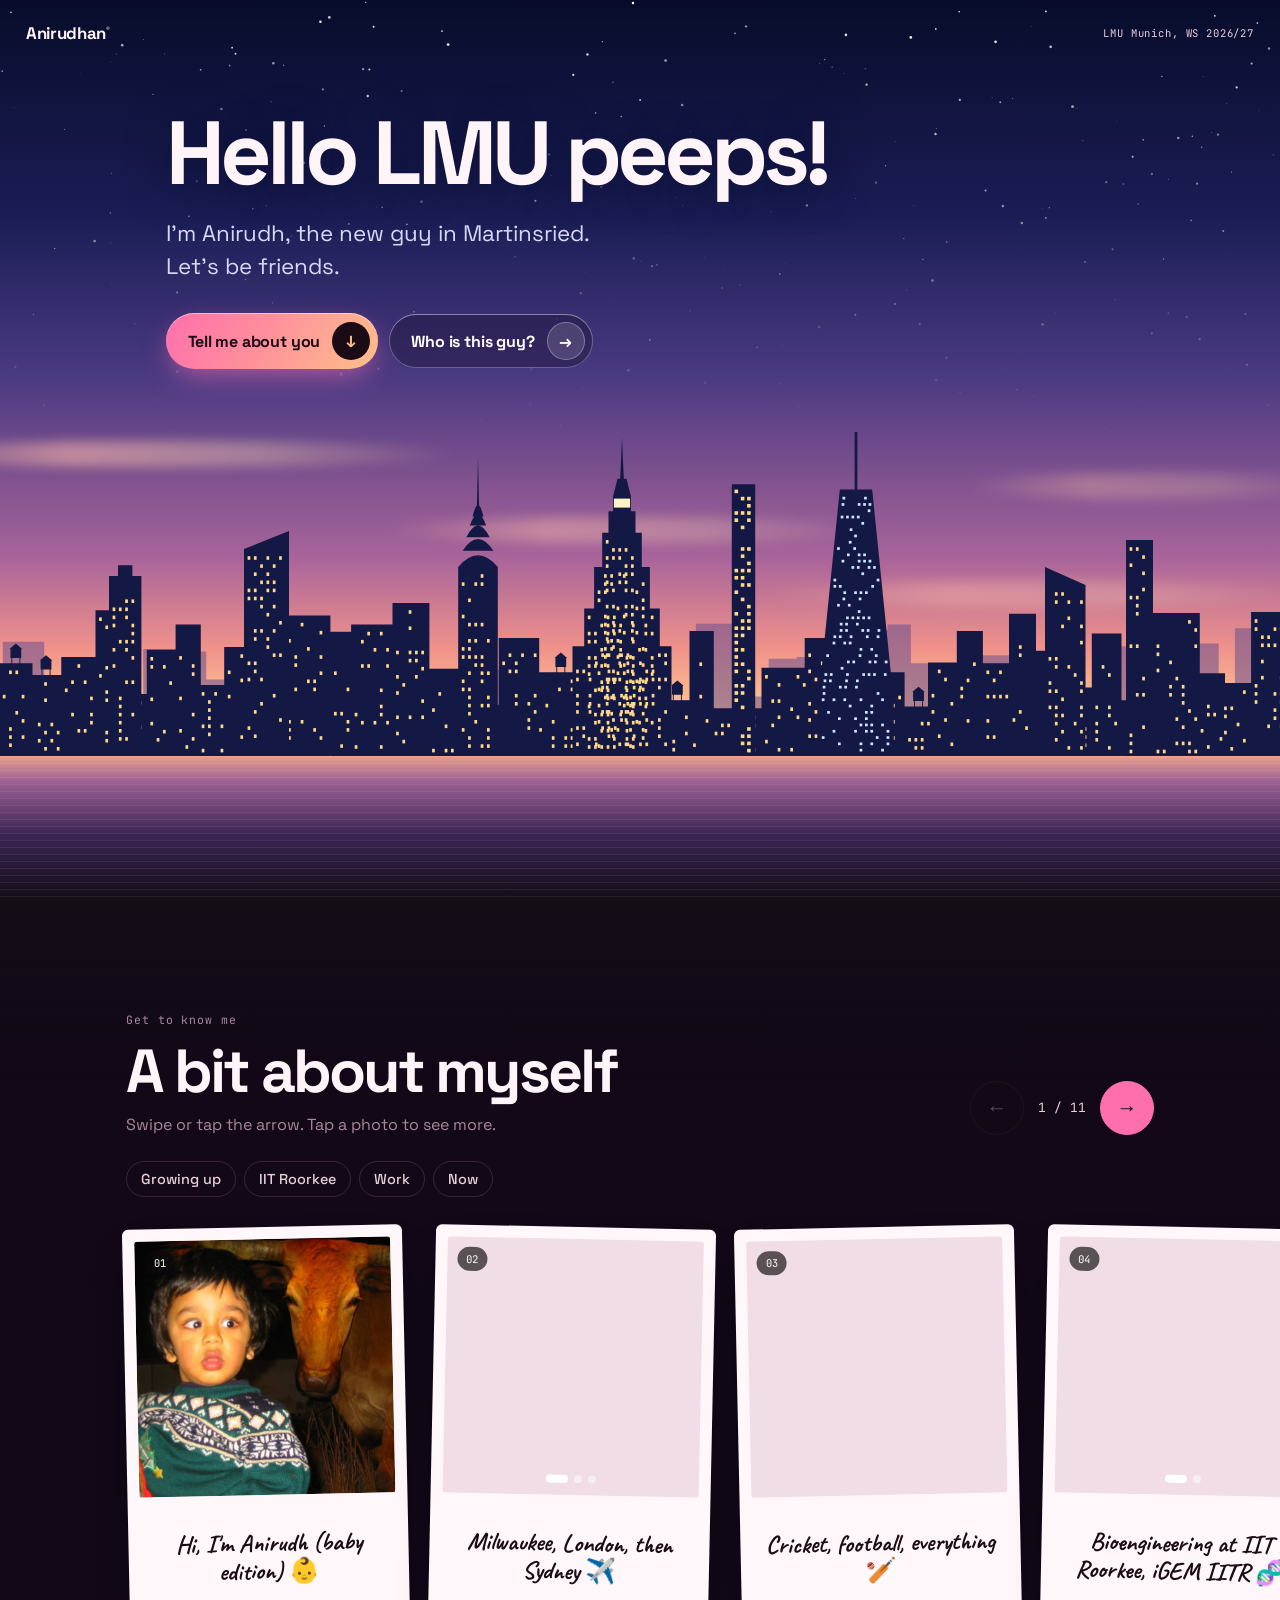
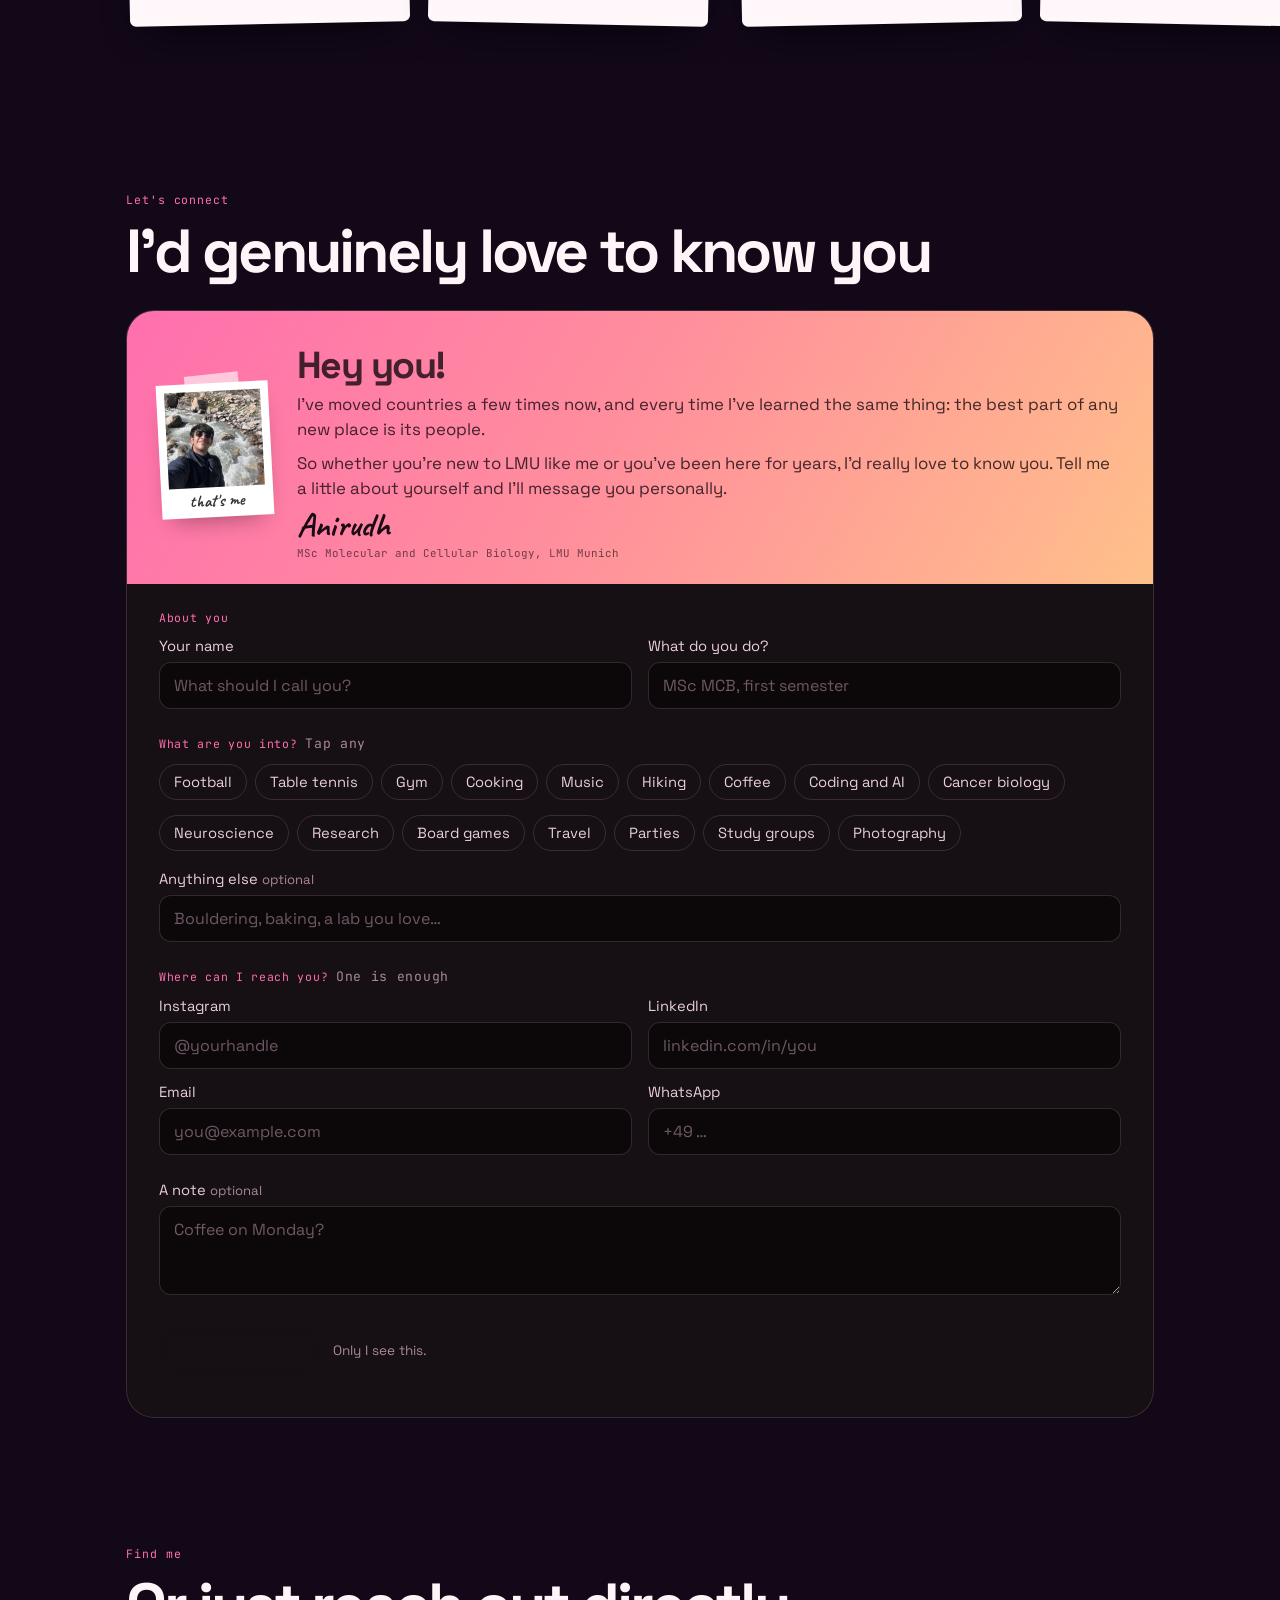
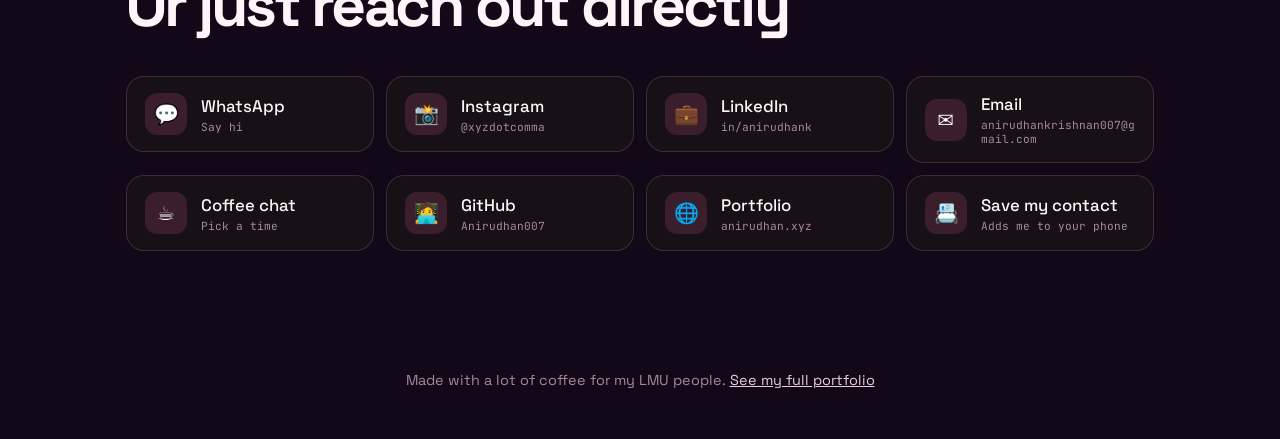
==== commit bb0fb14d: "Restore the original hello note and let it use the full width. Co-authored-by: Cursor <cursoragent@c" ====
--- a/hello/index.html
+++ b/hello/index.html
@@ -184,7 +184,7 @@
     .polaroid img { width: 100%; aspect-ratio: 1; object-fit: cover; display: block; background: #eee; }
     .polaroid figcaption { font: 700 1.05rem "Caveat", cursive; text-align: center; padding: 3px 0 6px; color: #333; }
     .letter .hey { font-size: clamp(1.8rem, 3vw, 2.35rem); font-weight: 700; letter-spacing: -.04em; line-height: 1; }
-    .letter p { margin-top: 8px; font-size: 1.05rem; line-height: 1.5; max-width: 46ch; color: rgba(26,11,20,.82); }
+    .letter p { margin-top: 8px; font-size: 1.05rem; line-height: 1.5; color: rgba(26,11,20,.82); }
     .letter .sign { grid-column: 2; }
     .letter .script { font: 700 2.1rem/1 "Caveat", cursive; color: #1a0b14; }
     .letter .role { display: block; margin-top: 4px; font: .68rem var(--mono); color: rgba(26,11,20,.62); }
@@ -304,7 +304,8 @@
           </figure>
           <div>
             <p class="hey">Hey you!</p>
-            <p>The best part of a new place is its people. Tell me a little about yourself, and I'll message you.</p>
+            <p>I've moved countries a few times now, and every time I've learned the same thing: the best part of any new place is its people.</p>
+            <p>So whether you're new to LMU like me or you've been here for years, I'd really love to know you. Tell me a little about yourself and I'll message you personally.</p>
           </div>
           <div class="sign">
             <span class="script">Anirudh</span>
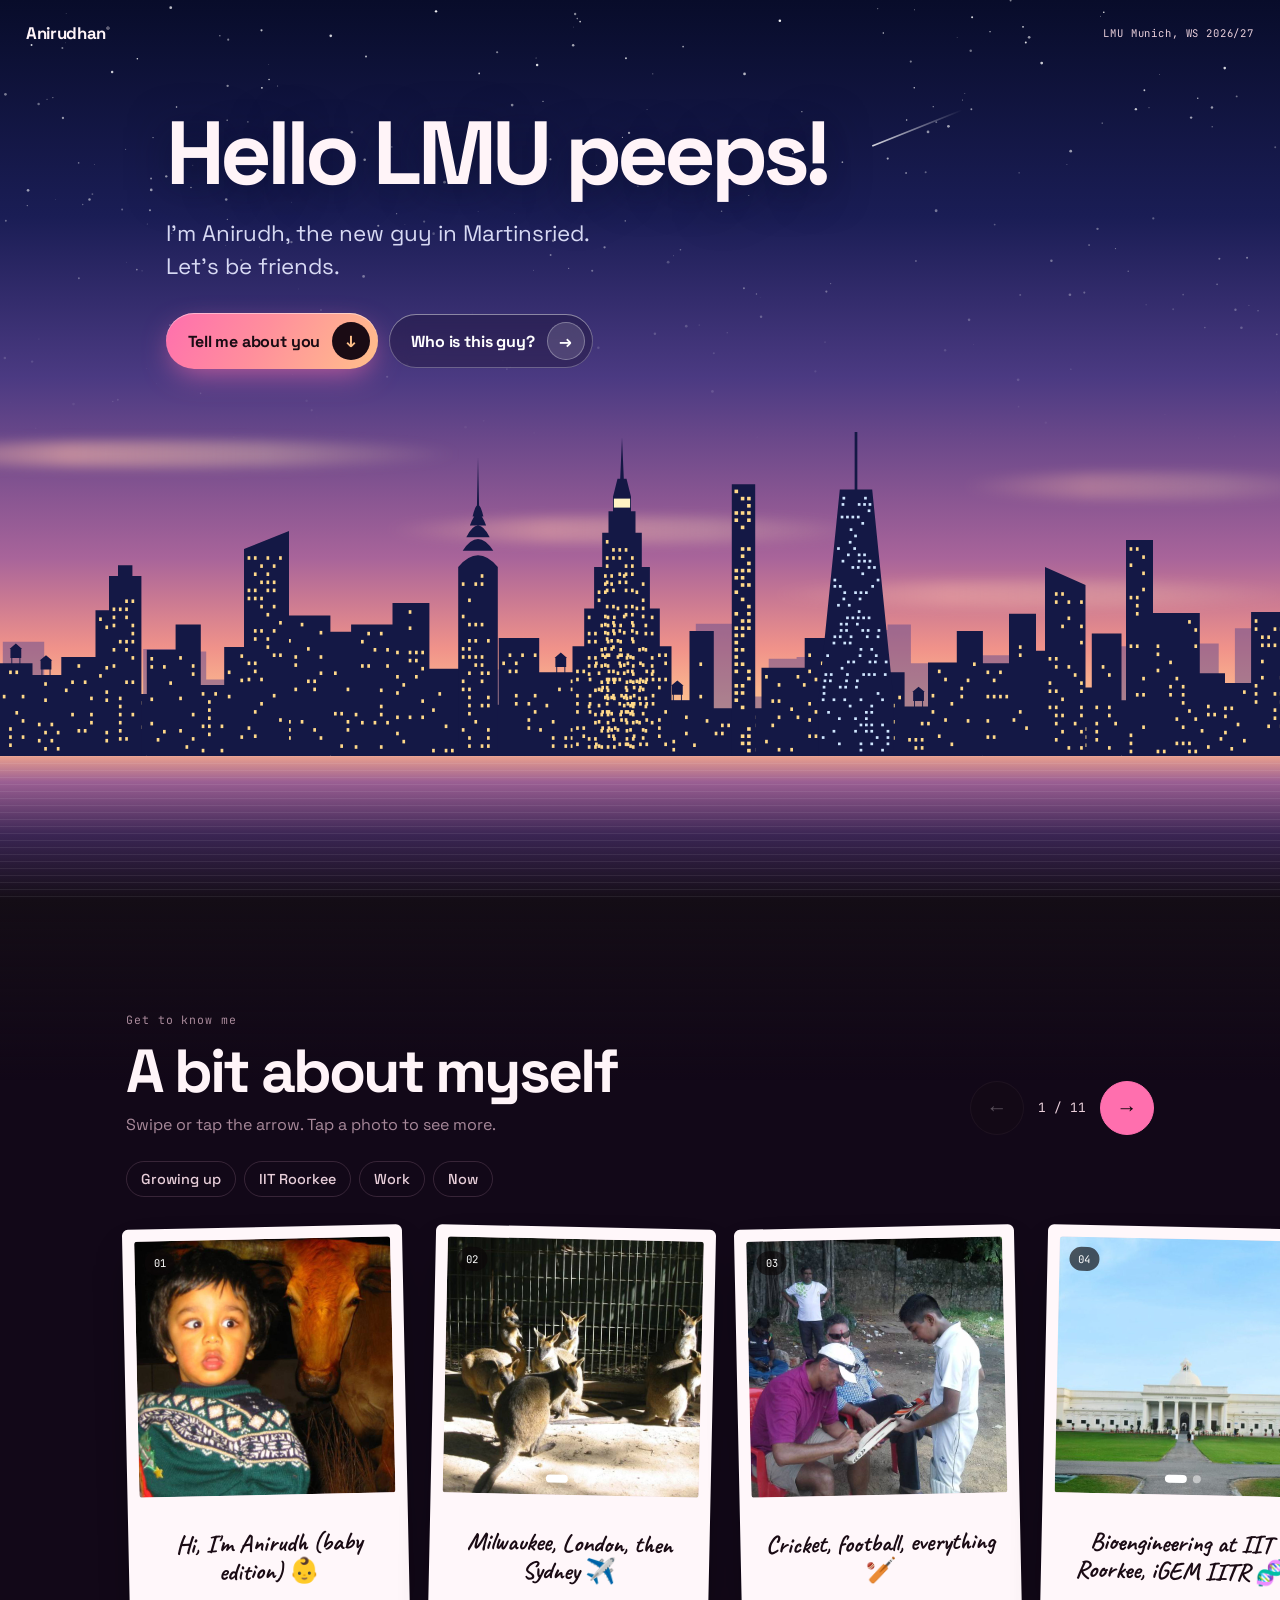
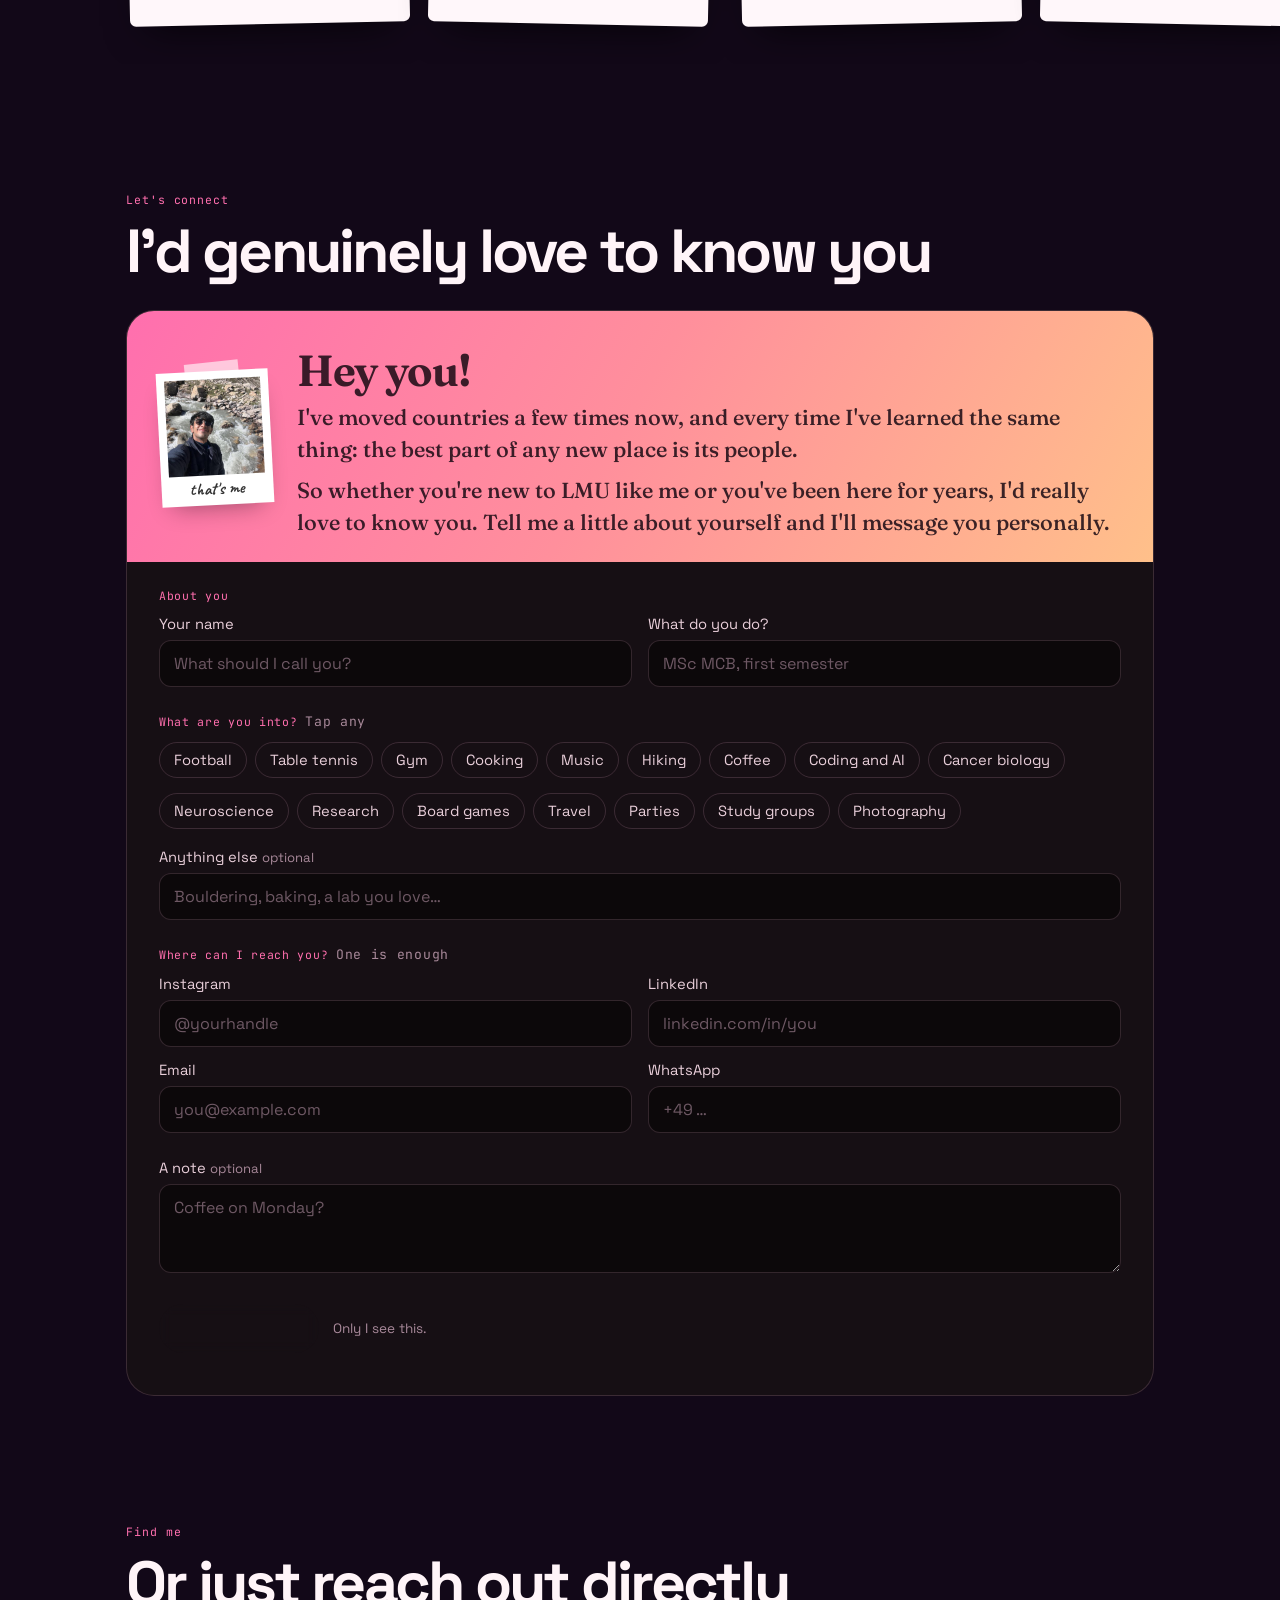
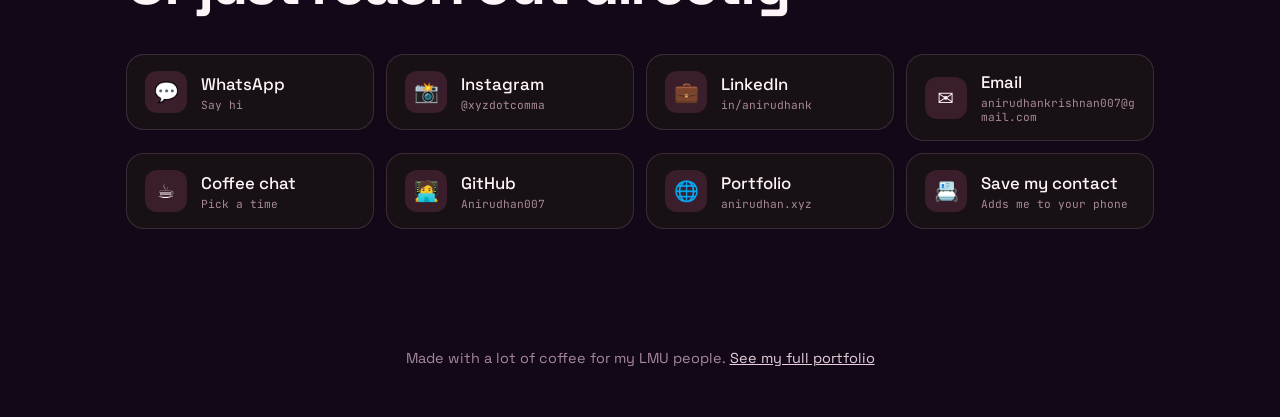
==== commit 50fb5a46: "Drop the letter signature and set the note in a larger serif. Co-authored-by: Cursor <cursoragent@cu" ====
--- a/hello/index.html
+++ b/hello/index.html
@@ -19,7 +19,7 @@
   <link rel="apple-touch-icon" href="https://anirudhan.xyz/apple-touch-icon.png">
   <link rel="preconnect" href="https://fonts.googleapis.com">
   <link rel="preconnect" href="https://fonts.gstatic.com" crossorigin>
-  <link href="https://fonts.googleapis.com/css2?family=JetBrains+Mono:wght@400;500&family=Space+Grotesk:wght@400;500;700&family=Caveat:wght@600;700&display=swap" rel="stylesheet">
+  <link href="https://fonts.googleapis.com/css2?family=JetBrains+Mono:wght@400;500&family=Space+Grotesk:wght@400;500;700&family=Fraunces:opsz,wght@9..144,500;9..144,650&family=Caveat:wght@600;700&display=swap" rel="stylesheet">
   <style>
     :root {
       --black: #0b0709;
@@ -175,19 +175,17 @@
       display: grid; grid-template-columns: auto 1fr; gap: 8px 26px; align-items: center;
       color: #1a0b14; padding: 28px 32px 24px;
       background: linear-gradient(120deg, #ff6fae 0%, #ff8f9c 48%, #ffc08a 100%);
+      font-family: "Fraunces", Georgia, serif;
     }
     .polaroid {
-      position: relative; grid-row: 1 / span 2; width: 112px; background: #fff; padding: 8px 8px 0;
+      position: relative; width: 112px; background: #fff; padding: 8px 8px 0;
       transform: rotate(-3deg); box-shadow: 0 12px 24px -12px rgba(26,11,20,.45);
     }
     .polaroid::before { content: ""; position: absolute; top: -9px; left: 50%; width: 54px; height: 16px; transform: translateX(-50%) rotate(-3deg); background: rgba(255,255,255,.6); }
     .polaroid img { width: 100%; aspect-ratio: 1; object-fit: cover; display: block; background: #eee; }
     .polaroid figcaption { font: 700 1.05rem "Caveat", cursive; text-align: center; padding: 3px 0 6px; color: #333; }
-    .letter .hey { font-size: clamp(1.8rem, 3vw, 2.35rem); font-weight: 700; letter-spacing: -.04em; line-height: 1; }
-    .letter p { margin-top: 8px; font-size: 1.05rem; line-height: 1.5; color: rgba(26,11,20,.82); }
-    .letter .sign { grid-column: 2; }
-    .letter .script { font: 700 2.1rem/1 "Caveat", cursive; color: #1a0b14; }
-    .letter .role { display: block; margin-top: 4px; font: .68rem var(--mono); color: rgba(26,11,20,.62); }
+    .letter .hey { font-size: clamp(2.15rem, 3.4vw, 2.75rem); font-weight: 650; letter-spacing: -.03em; line-height: 1; }
+    .letter p { margin-top: 10px; font-size: clamp(1.28rem, 1.7vw, 1.5rem); font-weight: 500; line-height: 1.45; color: rgba(26,11,20,.86); }
     form.you { position: relative; padding: 26px 32px 28px; display: flex; flex-direction: column; gap: 26px; }
     .ask { display: flex; flex-direction: column; gap: 12px; }
     .grid { display: grid; grid-template-columns: 1fr 1fr; gap: 14px 16px; }
@@ -232,8 +230,7 @@
       .hello { padding-top: 5vh; padding-bottom: 46vh; }
       .top .where { display: none; }
       .letter { grid-template-columns: 1fr; padding: 22px 20px 18px; }
-      .polaroid { grid-row: auto; width: 96px; }
-      .letter .sign { grid-column: auto; }
+      .polaroid { width: 96px; }
       form.you { padding: 22px 20px 24px; gap: 22px; }
       .grid { grid-template-columns: 1fr; }
       .arrow { width: 48px; height: 48px; }
@@ -306,10 +303,6 @@
             <p class="hey">Hey you!</p>
             <p>I've moved countries a few times now, and every time I've learned the same thing: the best part of any new place is its people.</p>
             <p>So whether you're new to LMU like me or you've been here for years, I'd really love to know you. Tell me a little about yourself and I'll message you personally.</p>
-          </div>
-          <div class="sign">
-            <span class="script">Anirudh</span>
-            <span class="role">MSc Molecular and Cellular Biology, LMU Munich</span>
           </div>
         </aside>
 
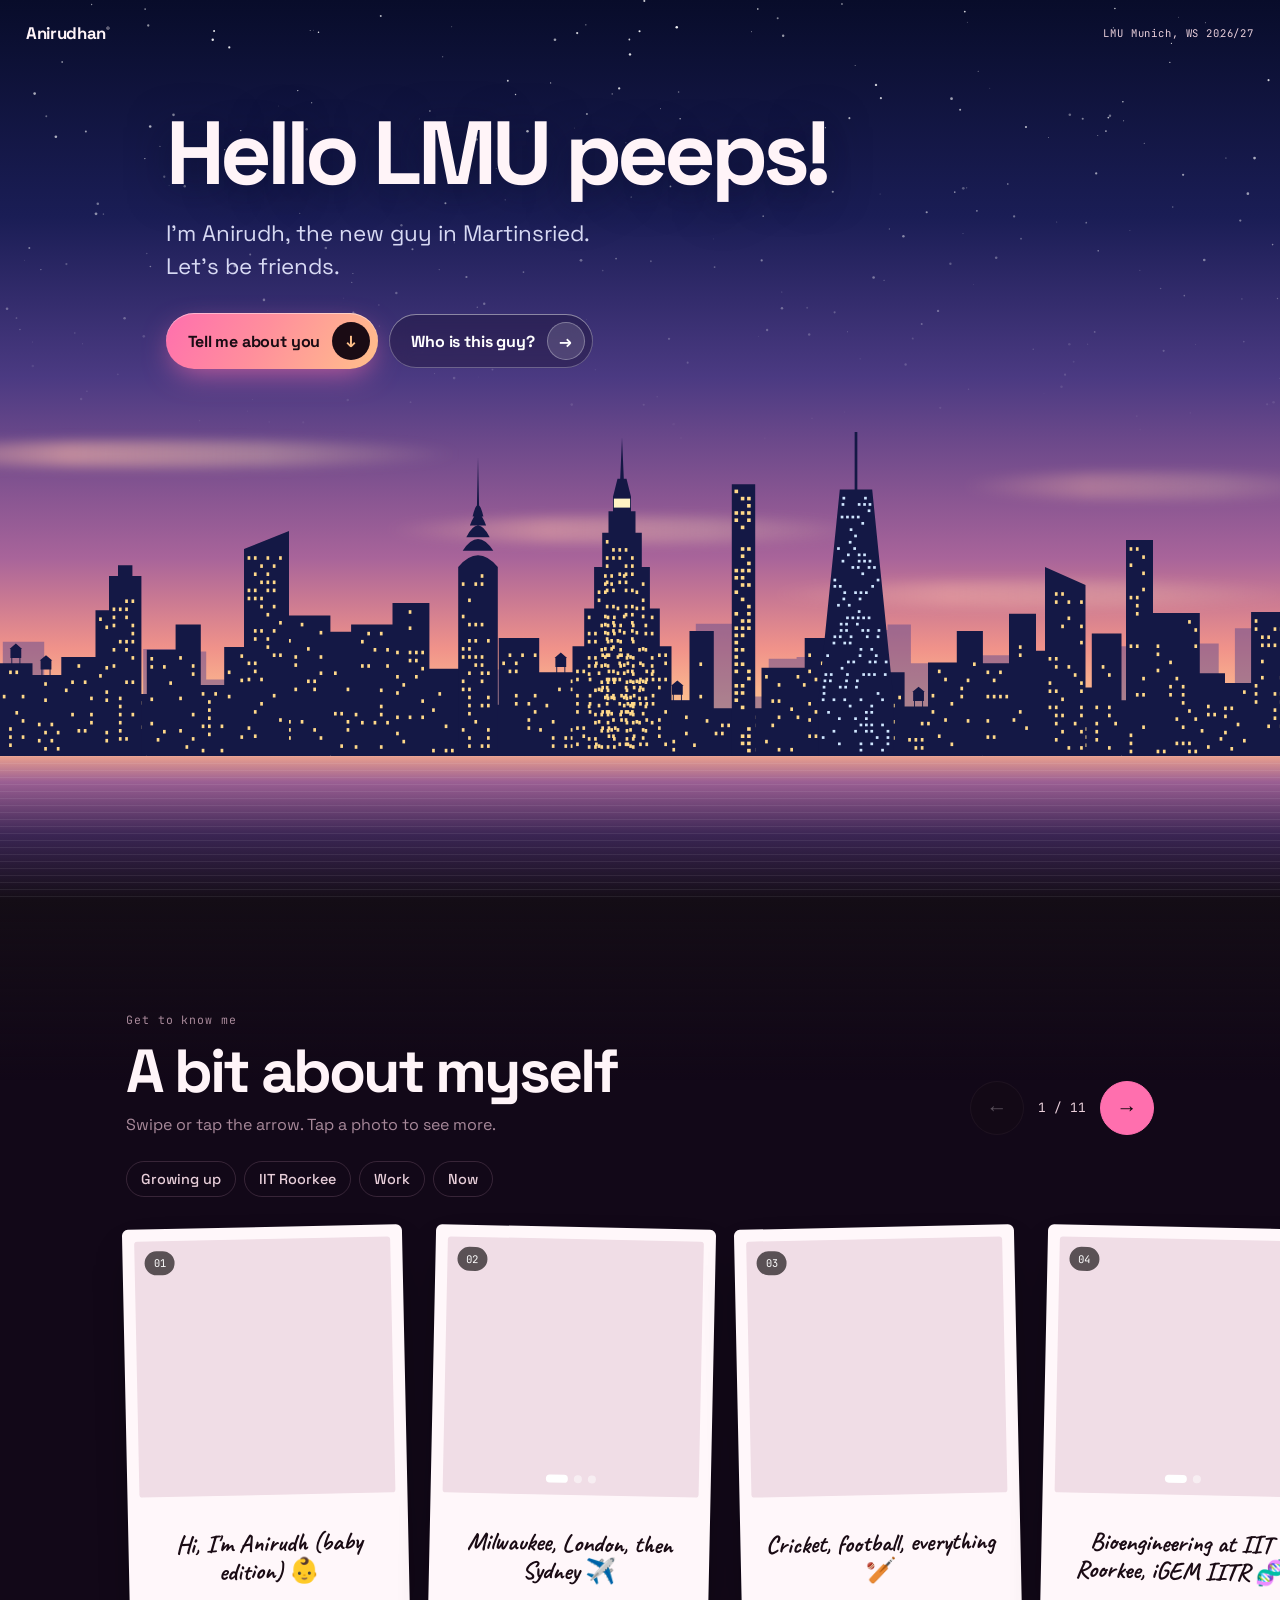
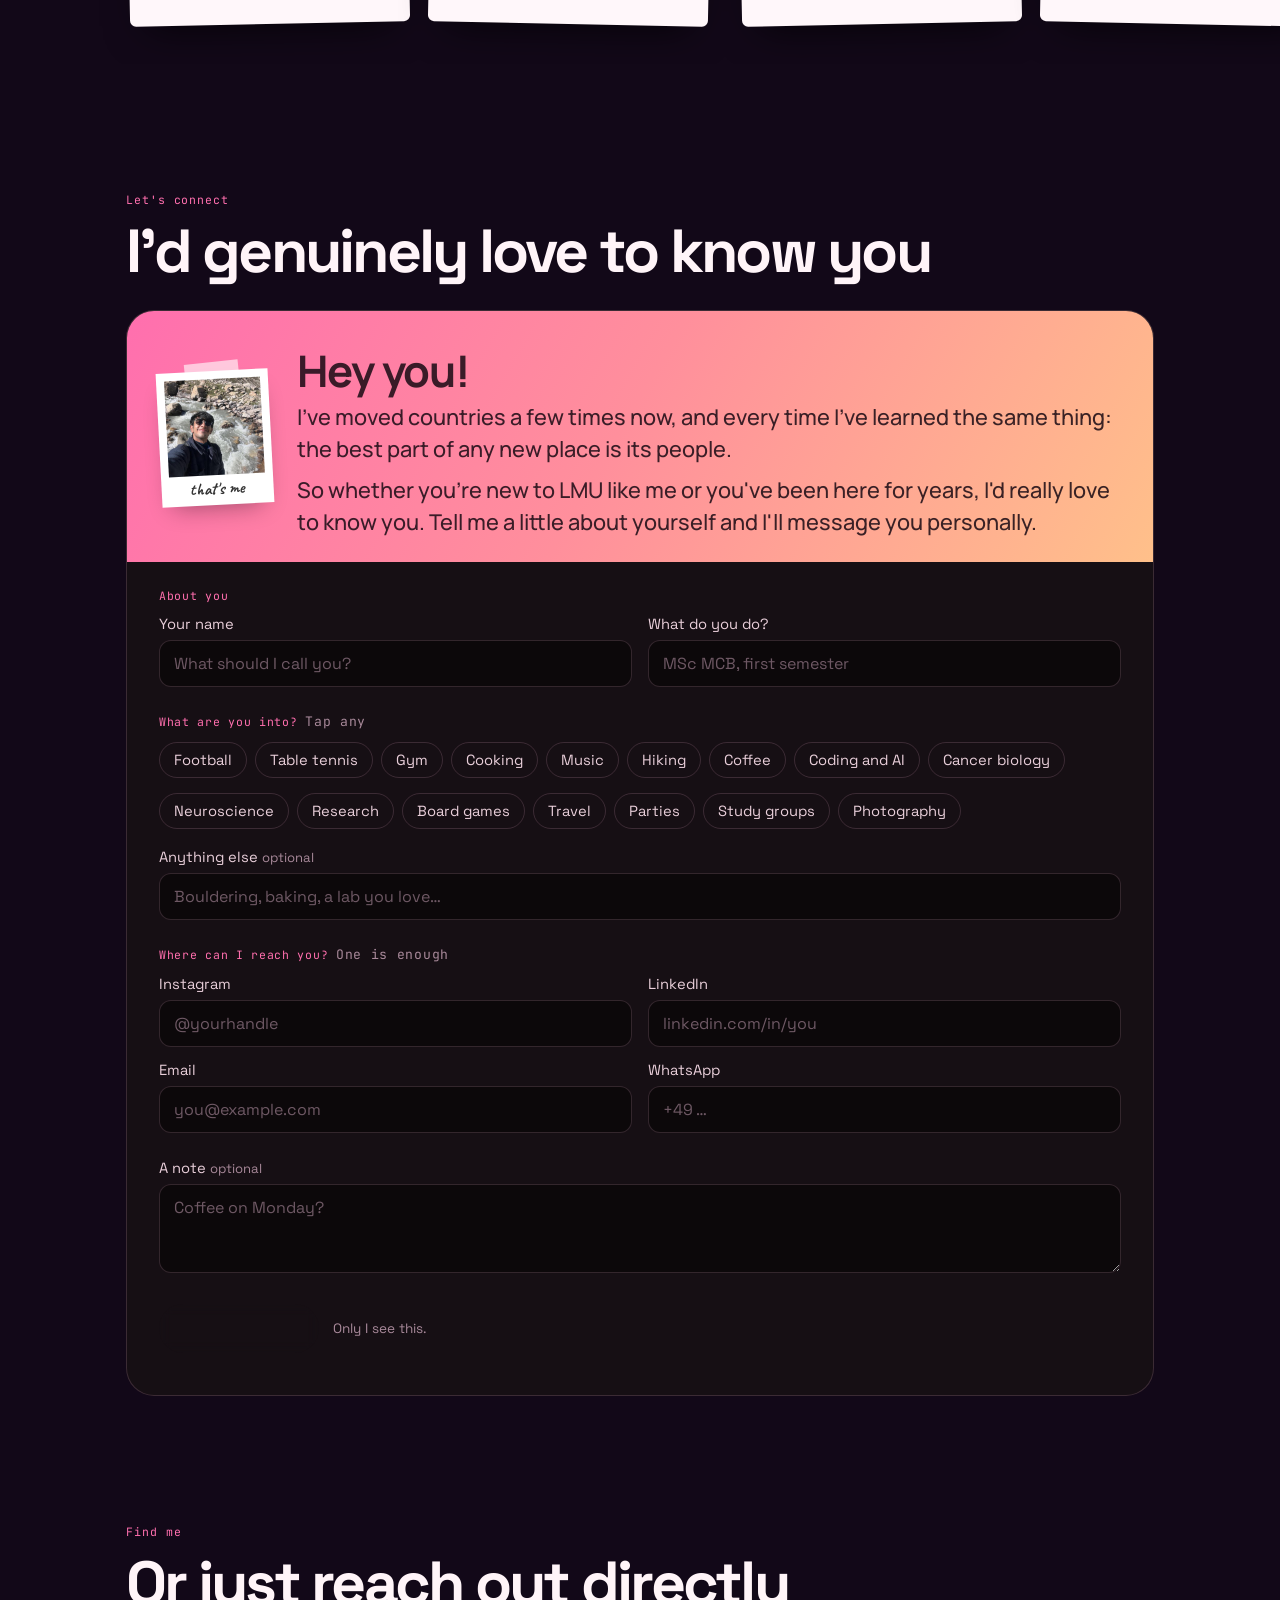
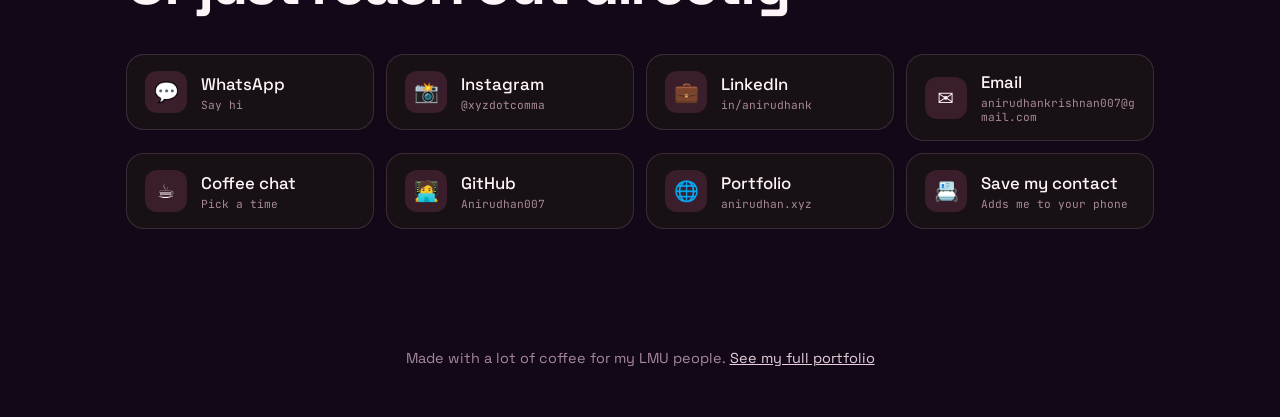
==== commit 583d4d79: "Set the hello note in Manrope so it stays easy to read. Co-authored-by: Cursor <cursoragent@cursor.c" ====
--- a/hello/index.html
+++ b/hello/index.html
@@ -19,7 +19,7 @@
   <link rel="apple-touch-icon" href="https://anirudhan.xyz/apple-touch-icon.png">
   <link rel="preconnect" href="https://fonts.googleapis.com">
   <link rel="preconnect" href="https://fonts.gstatic.com" crossorigin>
-  <link href="https://fonts.googleapis.com/css2?family=JetBrains+Mono:wght@400;500&family=Space+Grotesk:wght@400;500;700&family=Fraunces:opsz,wght@9..144,500;9..144,650&family=Caveat:wght@600;700&display=swap" rel="stylesheet">
+  <link href="https://fonts.googleapis.com/css2?family=JetBrains+Mono:wght@400;500&family=Space+Grotesk:wght@400;500;700&family=Manrope:wght@500;600;700&family=Caveat:wght@600;700&display=swap" rel="stylesheet">
   <style>
     :root {
       --black: #0b0709;
@@ -175,7 +175,7 @@
       display: grid; grid-template-columns: auto 1fr; gap: 8px 26px; align-items: center;
       color: #1a0b14; padding: 28px 32px 24px;
       background: linear-gradient(120deg, #ff6fae 0%, #ff8f9c 48%, #ffc08a 100%);
-      font-family: "Fraunces", Georgia, serif;
+      font-family: "Manrope", ui-sans-serif, system-ui, sans-serif;
     }
     .polaroid {
       position: relative; width: 112px; background: #fff; padding: 8px 8px 0;
@@ -184,7 +184,7 @@
     .polaroid::before { content: ""; position: absolute; top: -9px; left: 50%; width: 54px; height: 16px; transform: translateX(-50%) rotate(-3deg); background: rgba(255,255,255,.6); }
     .polaroid img { width: 100%; aspect-ratio: 1; object-fit: cover; display: block; background: #eee; }
     .polaroid figcaption { font: 700 1.05rem "Caveat", cursive; text-align: center; padding: 3px 0 6px; color: #333; }
-    .letter .hey { font-size: clamp(2.15rem, 3.4vw, 2.75rem); font-weight: 650; letter-spacing: -.03em; line-height: 1; }
+    .letter .hey { font-size: clamp(2.15rem, 3.4vw, 2.75rem); font-weight: 700; letter-spacing: -.03em; line-height: 1; }
     .letter p { margin-top: 10px; font-size: clamp(1.28rem, 1.7vw, 1.5rem); font-weight: 500; line-height: 1.45; color: rgba(26,11,20,.86); }
     form.you { position: relative; padding: 26px 32px 28px; display: flex; flex-direction: column; gap: 26px; }
     .ask { display: flex; flex-direction: column; gap: 12px; }
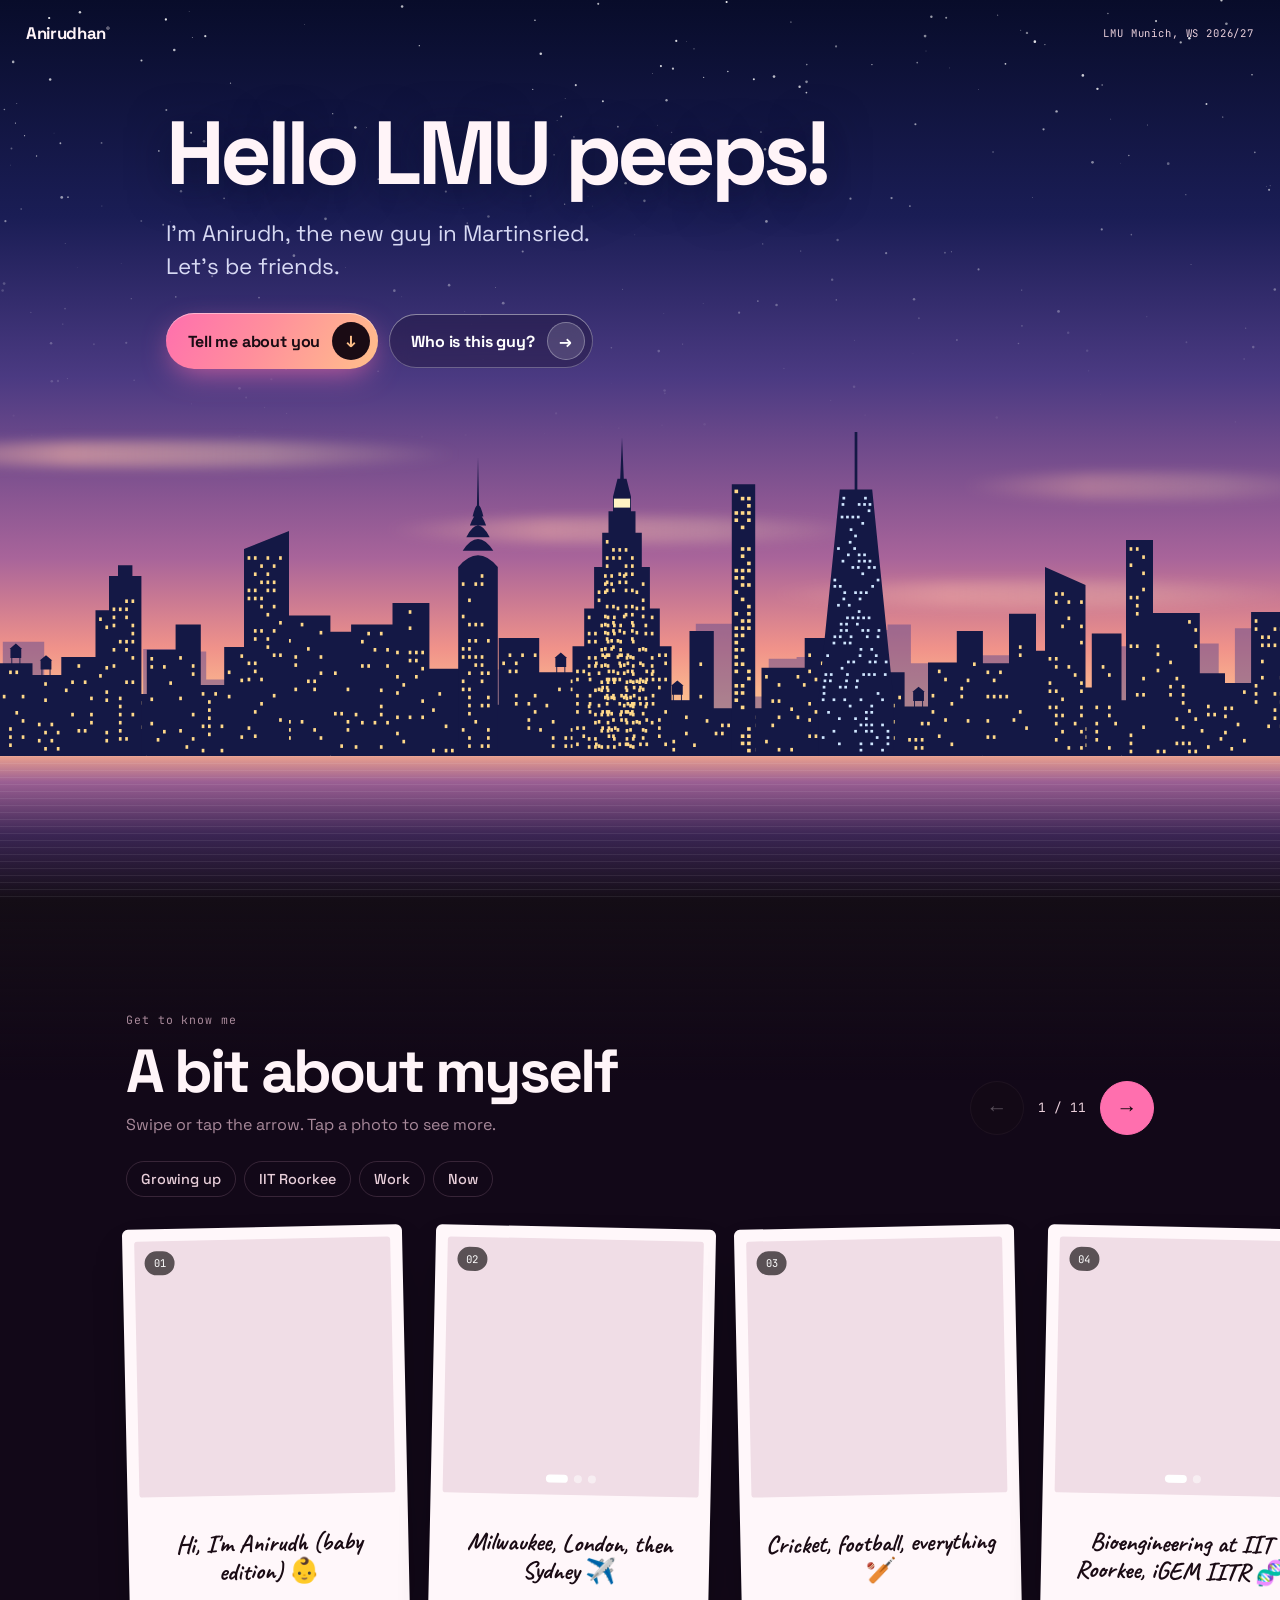
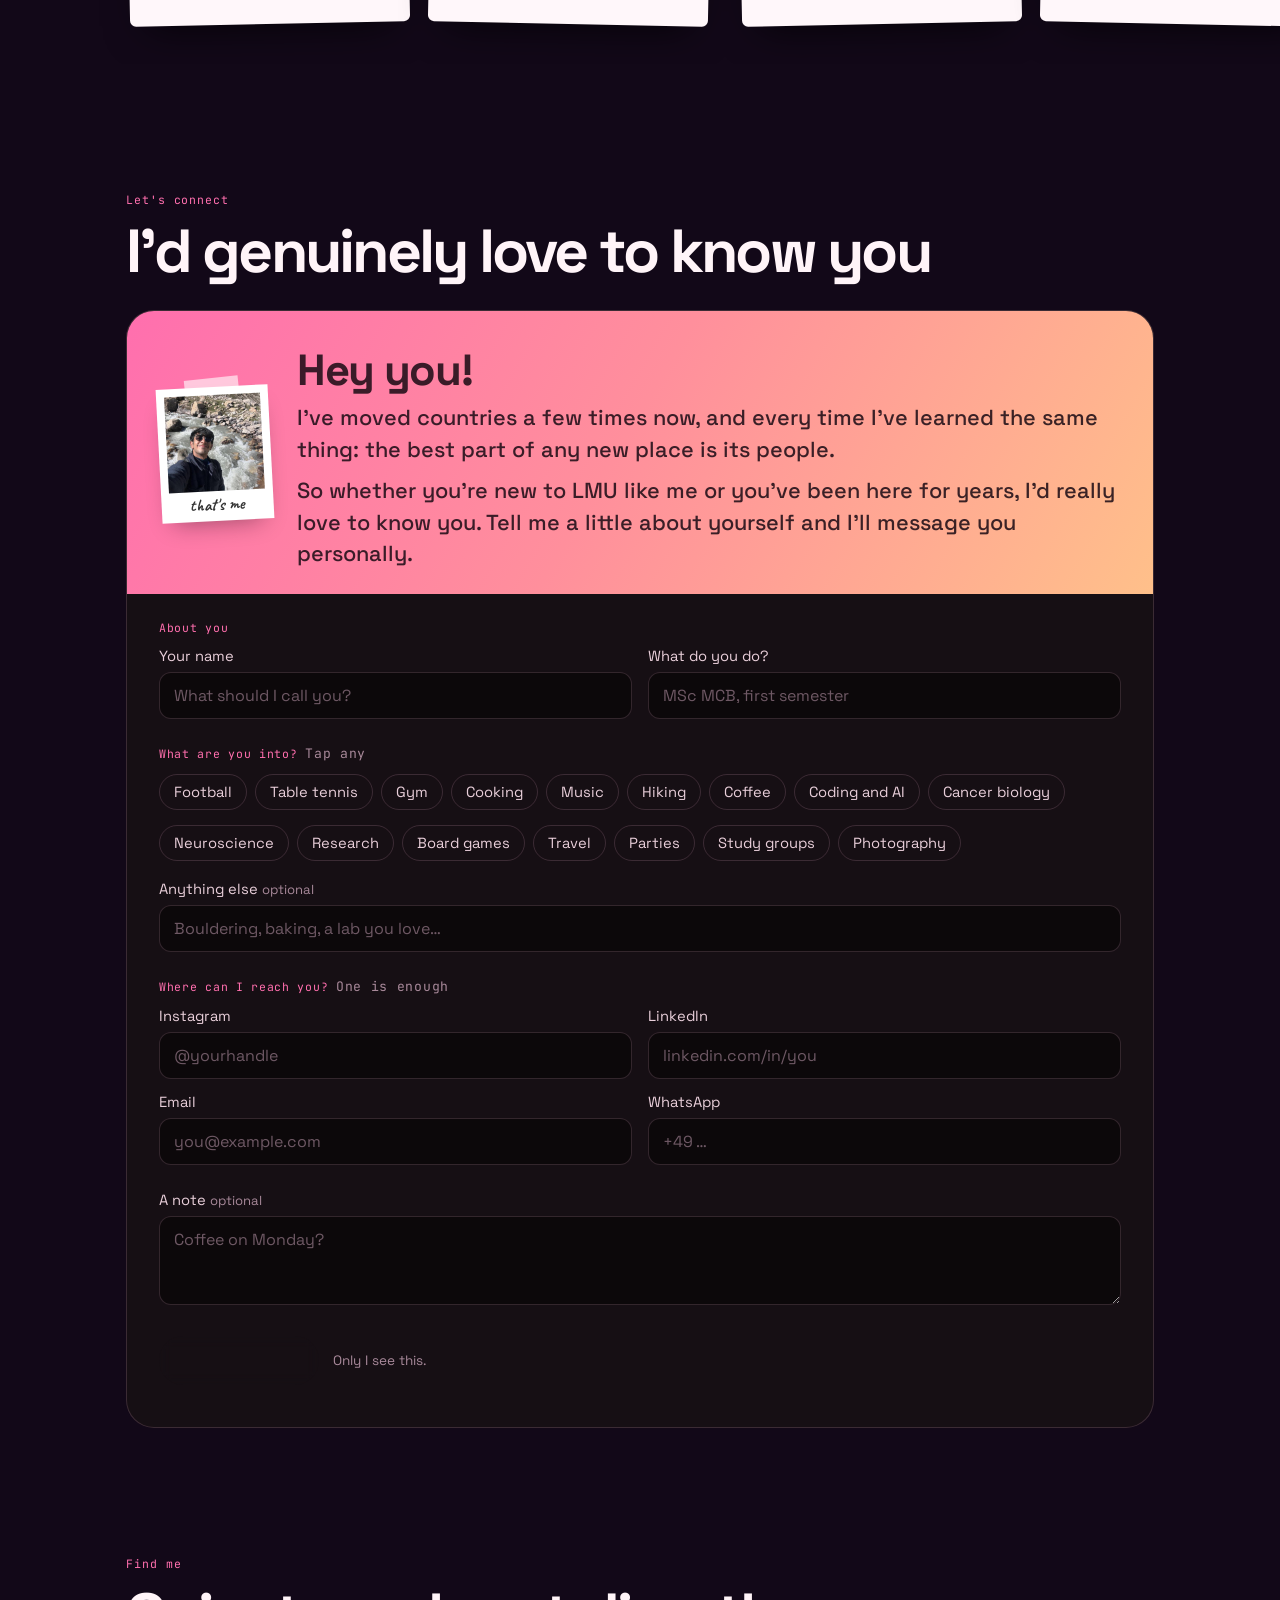
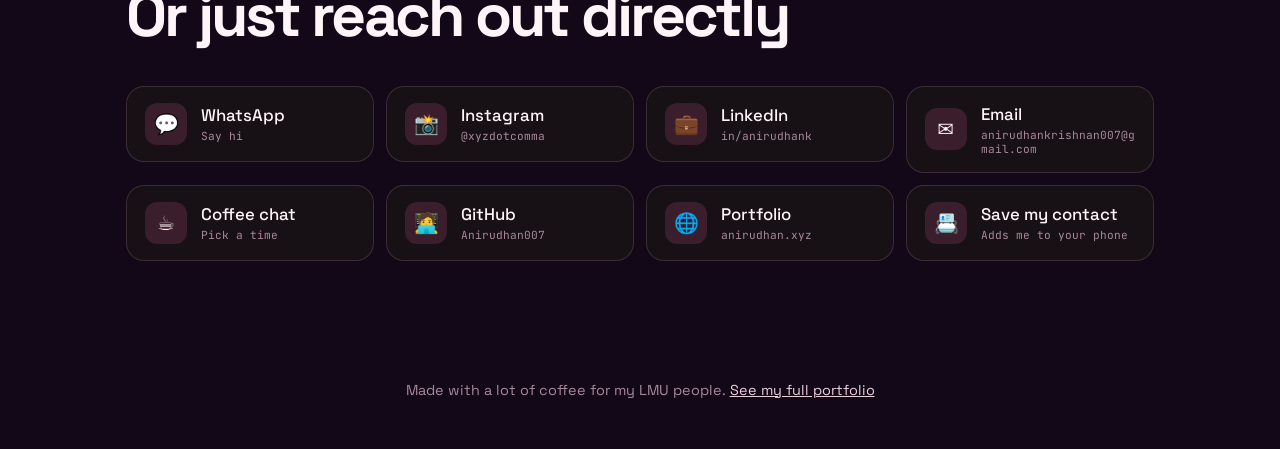
==== commit ca36335b: "Use Space Grotesk for the hello note, matching the heading. Co-authored-by: Cursor <cursoragent@curs" ====
--- a/hello/index.html
+++ b/hello/index.html
@@ -19,7 +19,7 @@
   <link rel="apple-touch-icon" href="https://anirudhan.xyz/apple-touch-icon.png">
   <link rel="preconnect" href="https://fonts.googleapis.com">
   <link rel="preconnect" href="https://fonts.gstatic.com" crossorigin>
-  <link href="https://fonts.googleapis.com/css2?family=JetBrains+Mono:wght@400;500&family=Space+Grotesk:wght@400;500;700&family=Manrope:wght@500;600;700&family=Caveat:wght@600;700&display=swap" rel="stylesheet">
+  <link href="https://fonts.googleapis.com/css2?family=JetBrains+Mono:wght@400;500&family=Space+Grotesk:wght@400;500;700&family=Caveat:wght@600;700&display=swap" rel="stylesheet">
   <style>
     :root {
       --black: #0b0709;
@@ -175,7 +175,6 @@
       display: grid; grid-template-columns: auto 1fr; gap: 8px 26px; align-items: center;
       color: #1a0b14; padding: 28px 32px 24px;
       background: linear-gradient(120deg, #ff6fae 0%, #ff8f9c 48%, #ffc08a 100%);
-      font-family: "Manrope", ui-sans-serif, system-ui, sans-serif;
     }
     .polaroid {
       position: relative; width: 112px; background: #fff; padding: 8px 8px 0;
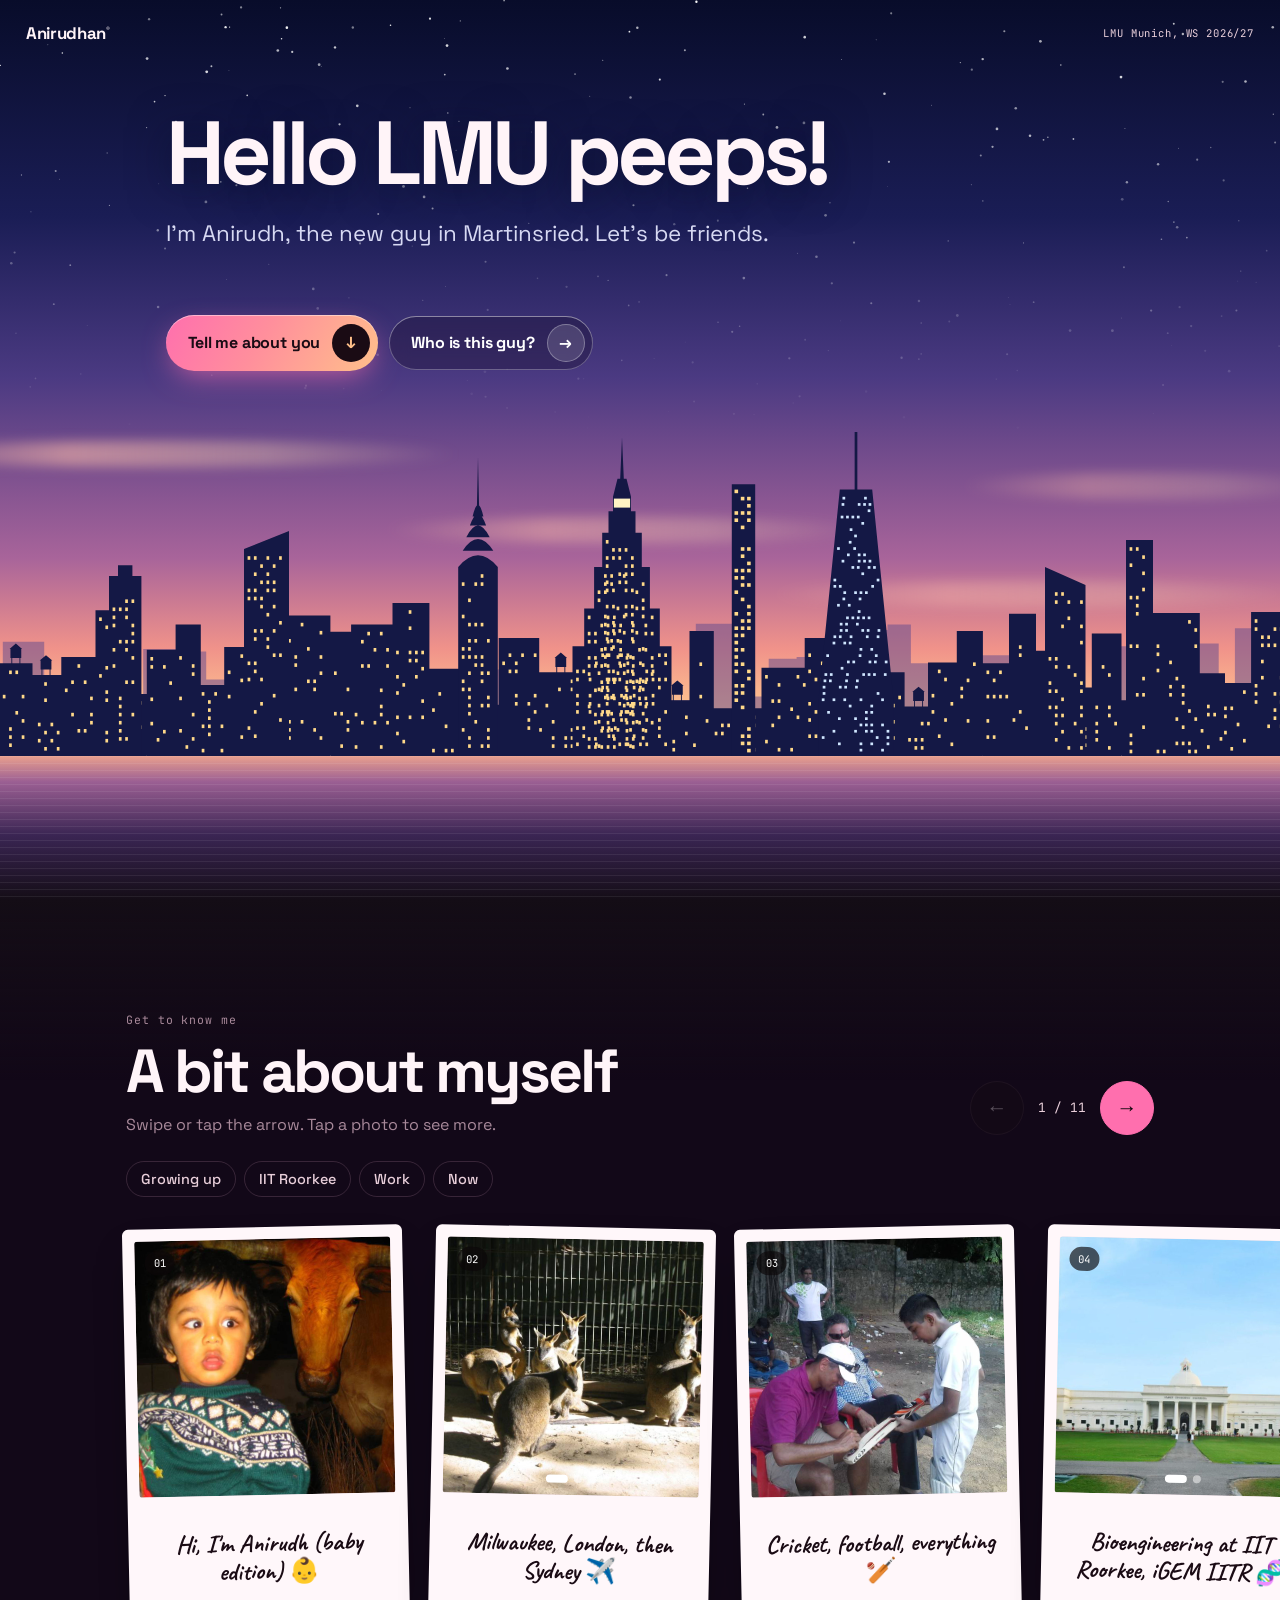
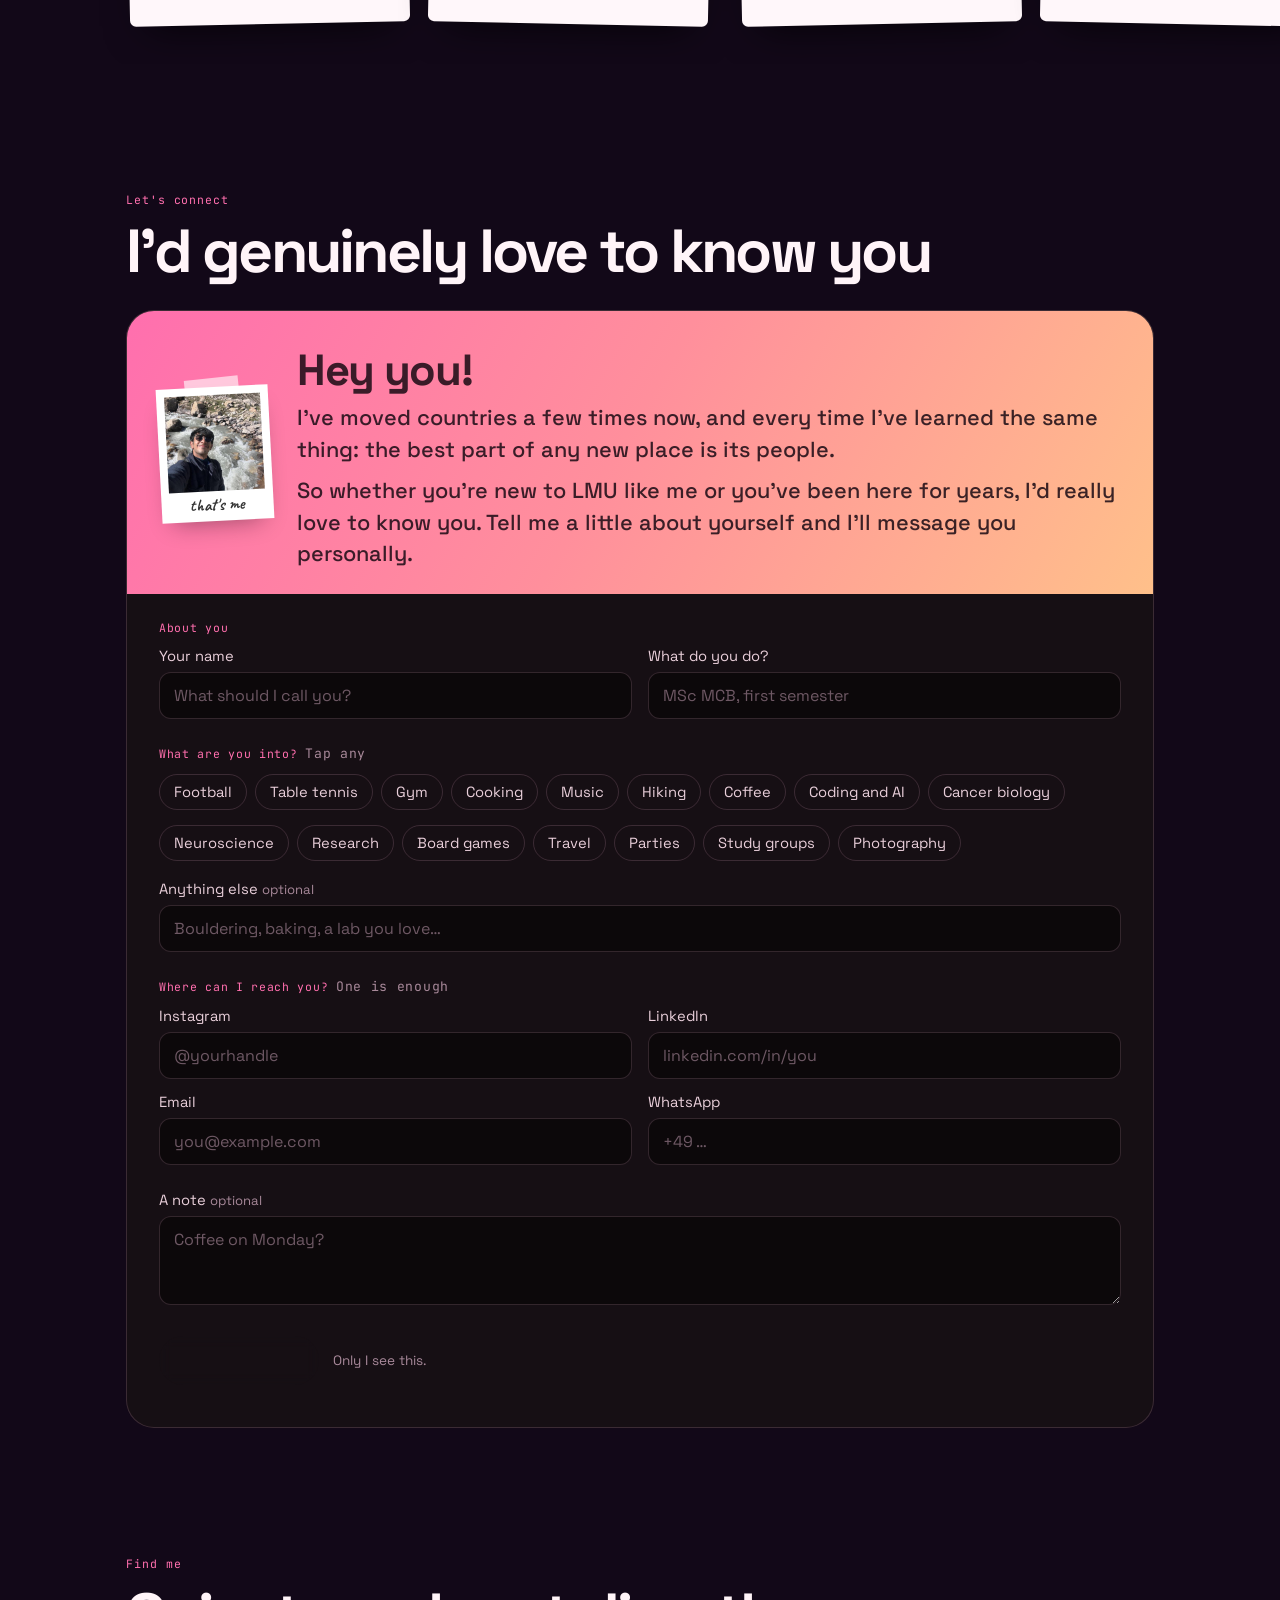
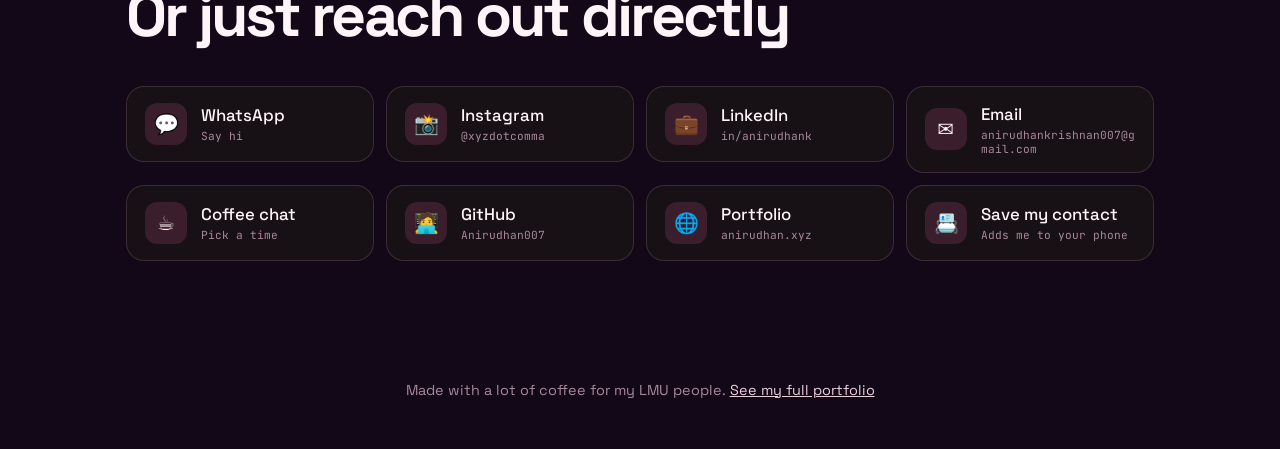
==== commit cc4eef55: "Keep the hello intro on one line and space it from the buttons. Co-authored-by: Cursor <cursoragent@" ====
--- a/hello/index.html
+++ b/hello/index.html
@@ -83,8 +83,8 @@
     .hello { position: relative; z-index: 2; flex: 1; display: flex; flex-direction: column; padding: 5vh 26px 40vh; max-width: 1000px; margin: 0 auto; width: 100%; }
     .hello h1 { font-size: clamp(3.2rem, 7vw, 6rem); font-weight: 700; line-height: .95; letter-spacing: -.055em; text-shadow: 0 6px 40px rgba(7,11,36,.6); }
         @keyframes wave { 0%,60%,100% { transform: rotate(0); } 10%,30% { transform: rotate(16deg); } 20%,40% { transform: rotate(-8deg); } }
-    .hello p { margin-top: 22px; font-size: clamp(1.1rem, 2.2vw, 1.4rem); color: #d7d9f3; max-width: 34ch; line-height: 1.45; }
-    .cta { display: flex; flex-wrap: wrap; gap: 10px; margin-top: 30px; }
+    .hello p { margin-top: 22px; font-size: clamp(1.1rem, 2.2vw, 1.4rem); color: #d7d9f3; max-width: none; line-height: 1.45; white-space: nowrap; }
+    .cta { display: flex; flex-wrap: wrap; gap: 10px; margin-top: 64px; }
     .btn { display: inline-flex; align-items: center; gap: 8px; cursor: pointer; padding: 14px 20px; border-radius: 999px; border: 1px solid var(--ink); font: 500 .95rem var(--sans); text-decoration: none; color: var(--ink); background: rgba(12,18,51,.35); backdrop-filter: blur(6px); transition: transform .15s ease, background .2s ease, color .2s ease; }
     .btn:hover { transform: translateY(-2px); }
     .hbtn {
@@ -226,6 +226,7 @@
       .hero { --horizon: 82%; }
       .skyline, .reflection { height: 29vh; }
       .hello h1 { font-size: clamp(2.8rem, 13vw, 4rem); }
+      .hello p { white-space: normal; }
       .hello { padding-top: 5vh; padding-bottom: 46vh; }
       .top .where { display: none; }
       .letter { grid-template-columns: 1fr; padding: 22px 20px 18px; }
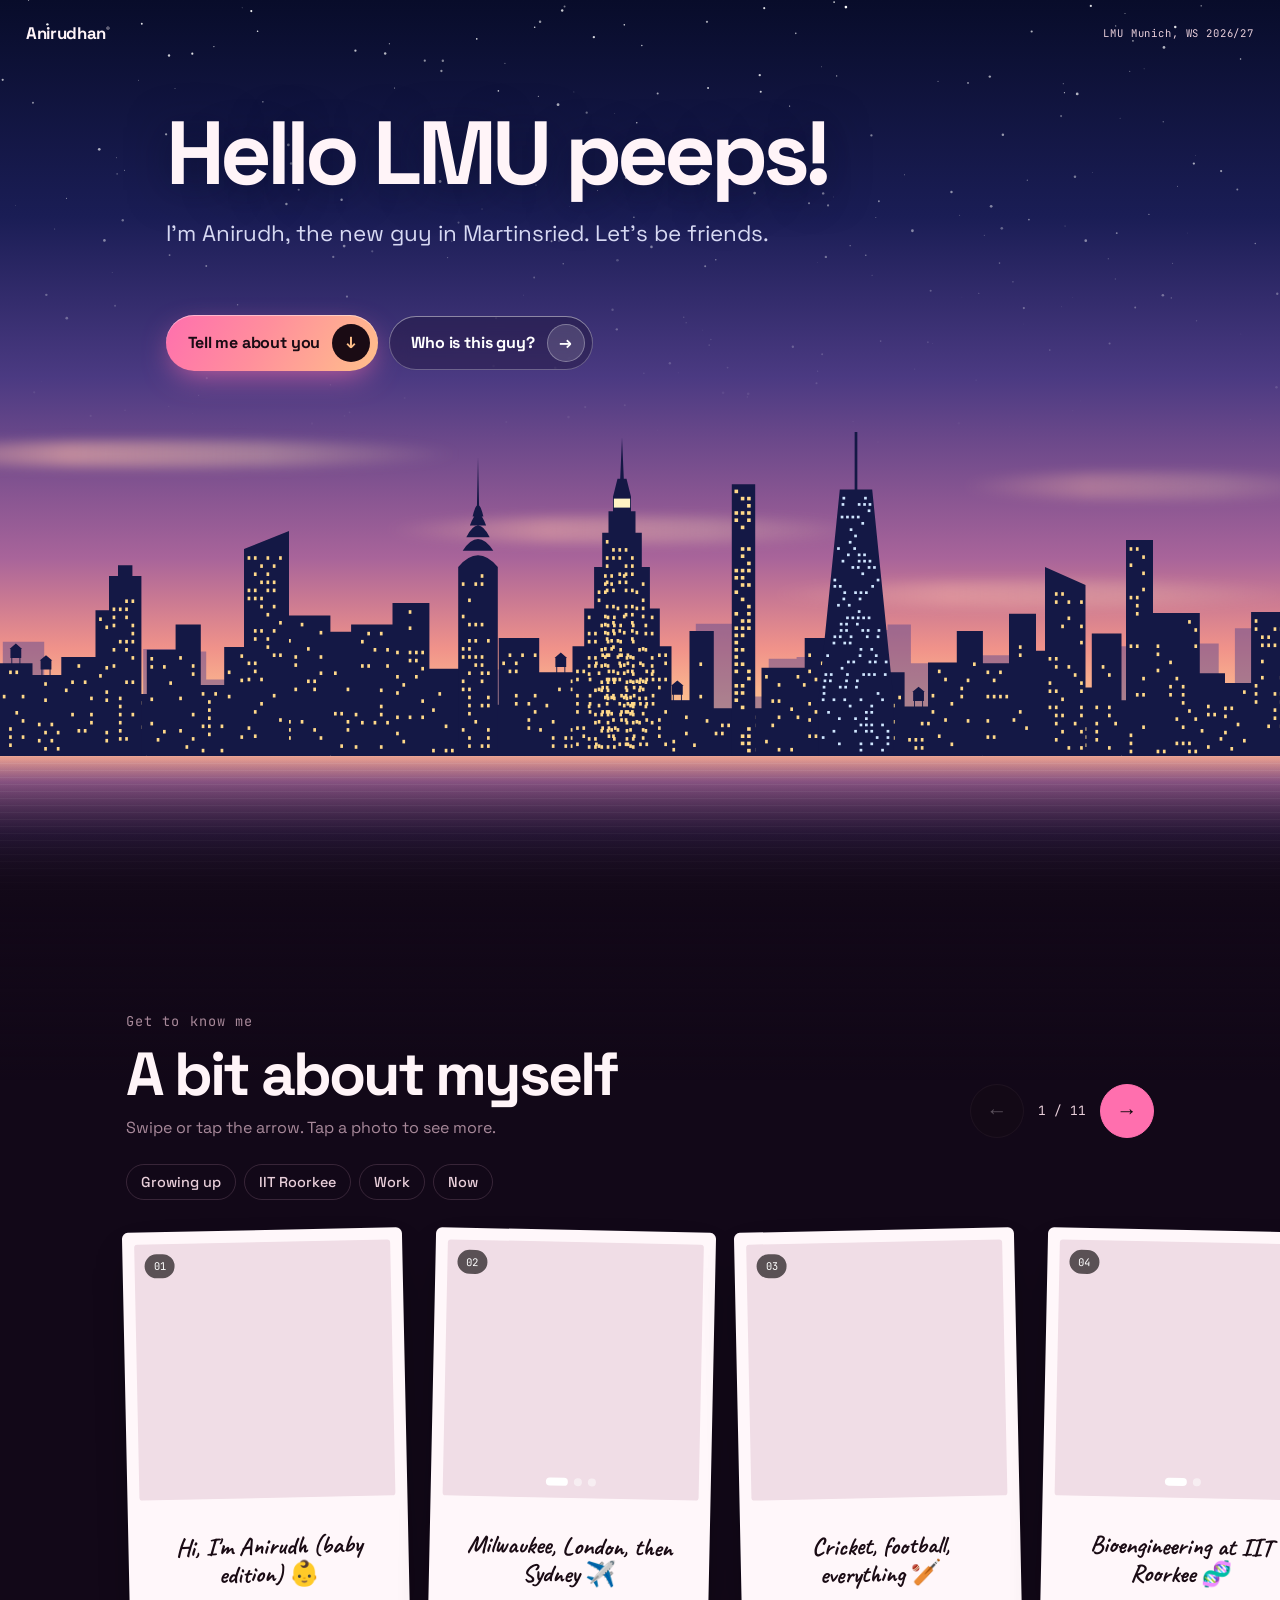
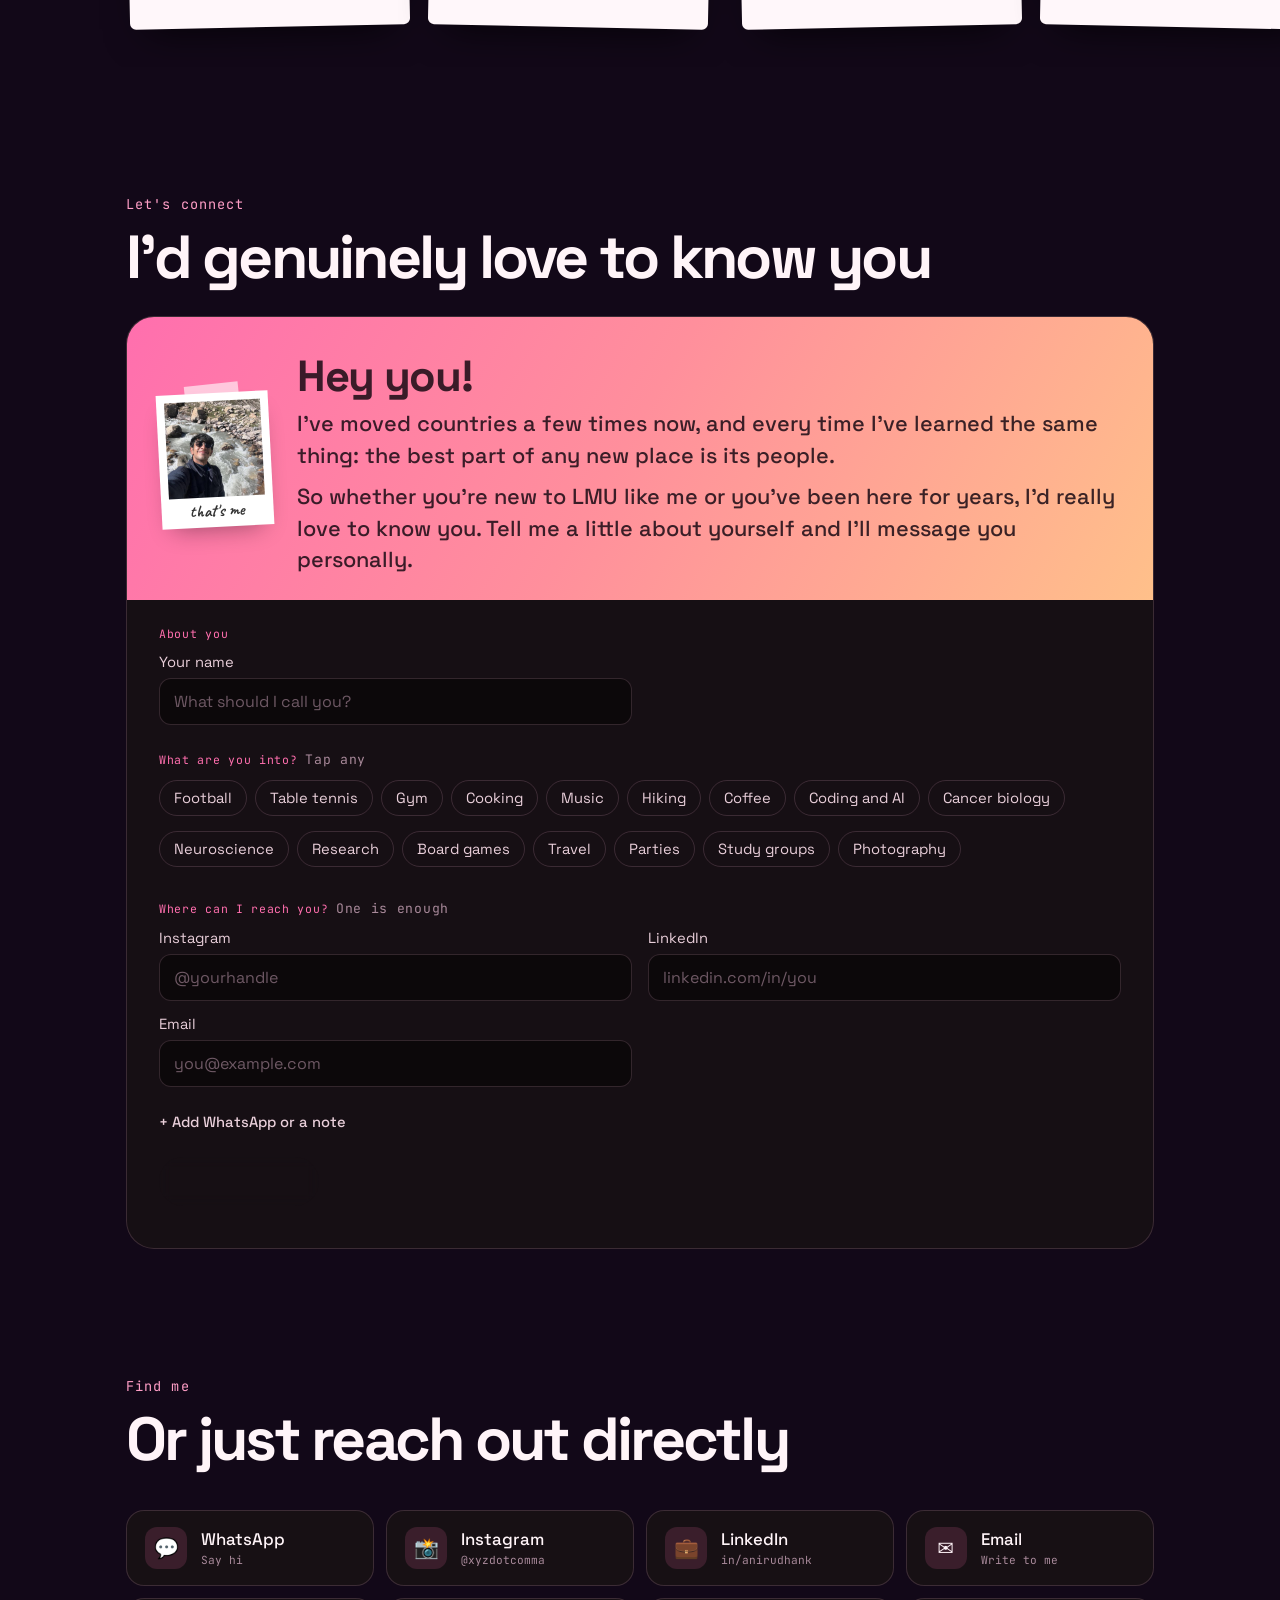
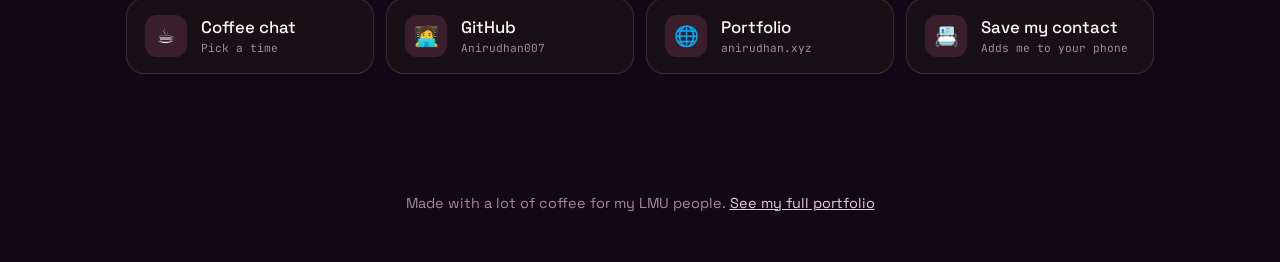
==== commit 0c879ff5: "Shorten the hello form and soften the hero edge. Co-authored-by: Cursor <cursoragent@cursor.com>" ====
--- a/hello/index.html
+++ b/hello/index.html
@@ -61,6 +61,10 @@
       position: relative; z-index: 1; min-height: 100svh; overflow: hidden; display: flex; flex-direction: column;
       background: linear-gradient(180deg, #080c2a 0%, #1a1d55 24%, #4b3a82 42%, #a8649a 62%, #f0928a 72%, #ffc58f 79%, #ffe2a8 var(--horizon), #1b1f52 var(--horizon));
     }
+    .hero::after {
+      content: ""; position: absolute; left: 0; right: 0; bottom: 0; height: 140px; z-index: 1; pointer-events: none;
+      background: linear-gradient(to bottom, transparent, #120818);
+    }
     #stars { position: absolute; inset: 0; width: 100%; height: 100%; }
     .clouds { position: absolute; left: 0; right: 0; top: 46%; height: 30%; pointer-events: none; }
     .clouds i { position: absolute; display: block; height: 26px; border-radius: 50%; background: linear-gradient(90deg, transparent, rgba(255,190,170,.55), rgba(255,215,180,.35), transparent); filter: blur(6px); animation: drift 90s linear infinite; }
@@ -108,11 +112,11 @@
 
     /* ================= Below the hero: pink and black ================= */
     main { position: relative; z-index: 1; background: transparent; }
-    main::before { content: ""; position: absolute; left: 0; right: 0; top: 0; height: 180px; background: linear-gradient(#140d16, transparent); pointer-events: none; }
+    main::before { content: ""; position: absolute; left: 0; right: 0; top: 0; height: 180px; background: linear-gradient(#120818, transparent); pointer-events: none; }
     .wrap { width: min(1080px, 100%); margin: 0 auto; padding: 0 26px; position: relative; }
     section.wrap { padding-top: clamp(84px, 10vw, 130px); padding-bottom: 0; }
     section.wrap#me { padding-top: clamp(64px, 8vw, 100px); }
-    .kicker { font: .72rem var(--mono); letter-spacing: .08em; color: var(--pink); margin-bottom: 14px; }
+    .kicker { font: .85rem var(--mono); letter-spacing: .08em; color: #ff9ec6; margin-bottom: 14px; }
     h2 { font-size: clamp(2.2rem, 5.4vw, 3.8rem); font-weight: 700; letter-spacing: -.045em; line-height: 1; }
 
     /* Placards */
@@ -202,6 +206,9 @@
     .chip input:focus-visible + span { outline: 2px solid var(--pink); outline-offset: 3px; }
     .sub { font: .72rem var(--mono); color: var(--pink); letter-spacing: .06em; }
     .form-end { display: flex; flex-wrap: wrap; gap: 14px; align-items: center; }
+    .more { align-self: flex-start; margin: 0; padding: 0; border: 0; background: none; color: var(--soft); font: 500 .92rem var(--sans); cursor: pointer; }
+    .more:hover { color: var(--ink); }
+    #more-fields:not([hidden]) { display: flex; flex-direction: column; gap: 14px; }
     .note { color: var(--mute); font-size: .85rem; }
     .status { font-size: .95rem; width: 100%; }
     .status.err { color: #ff9ab8; }
@@ -319,16 +326,12 @@
             <div class="grid">
               <label><span>Your name</span>
                 <input name="name" type="text" autocomplete="name" maxlength="100" placeholder="What should I call you?"></label>
-              <label><span>What do you do?</span>
-                <input name="what_they_do" type="text" maxlength="150" placeholder="MSc MCB, first semester"></label>
             </div>
           </div>
 
           <div class="ask">
             <p class="sub">What are you into? <em>Tap any</em></p>
             <div class="chips" id="chips"></div>
-            <label><span>Anything else <em>optional</em></span>
-              <input name="other_interests" type="text" maxlength="200" placeholder="Bouldering, baking, a lab you love…"></label>
           </div>
 
           <div class="ask">
@@ -340,17 +343,19 @@
                 <input name="linkedin" type="text" maxlength="200" placeholder="linkedin.com/in/you" autocapitalize="off"></label>
               <label><span>Email</span>
                 <input name="email" type="email" autocomplete="email" maxlength="160" placeholder="you@example.com"></label>
-              <label><span>WhatsApp</span>
-                <input name="whatsapp" type="tel" autocomplete="tel" maxlength="30" placeholder="+49 …"></label>
             </div>
           </div>
 
-          <label><span>A note <em>optional</em></span>
+          <button class="more" type="button" id="show-more">+ Add WhatsApp or a note</button>
+          <div id="more-fields" hidden>
+            <label><span>WhatsApp</span>
+                <input name="whatsapp" type="tel" autocomplete="tel" maxlength="30" placeholder="+49 …"></label>
+            <label><span>A note <em>optional</em></span>
             <textarea name="message" maxlength="2000" rows="3" placeholder="Coffee on Monday?"></textarea></label>
+          </div>
 
           <div class="form-end">
             <button class="btn pink" type="submit">Send to Anirudh</button>
-            <p class="note">Only I see this.</p>
             <p class="status" id="status" role="status" aria-live="polite"></p>
           </div>
         </form>
@@ -380,16 +385,16 @@
     // Your placards. Photos are embedded in this file (IMG) so the page works anywhere. A card can have several photos (tap to switch).
     const IMG = {"childhood": "[data-uri]", "cricket": "[data-uri]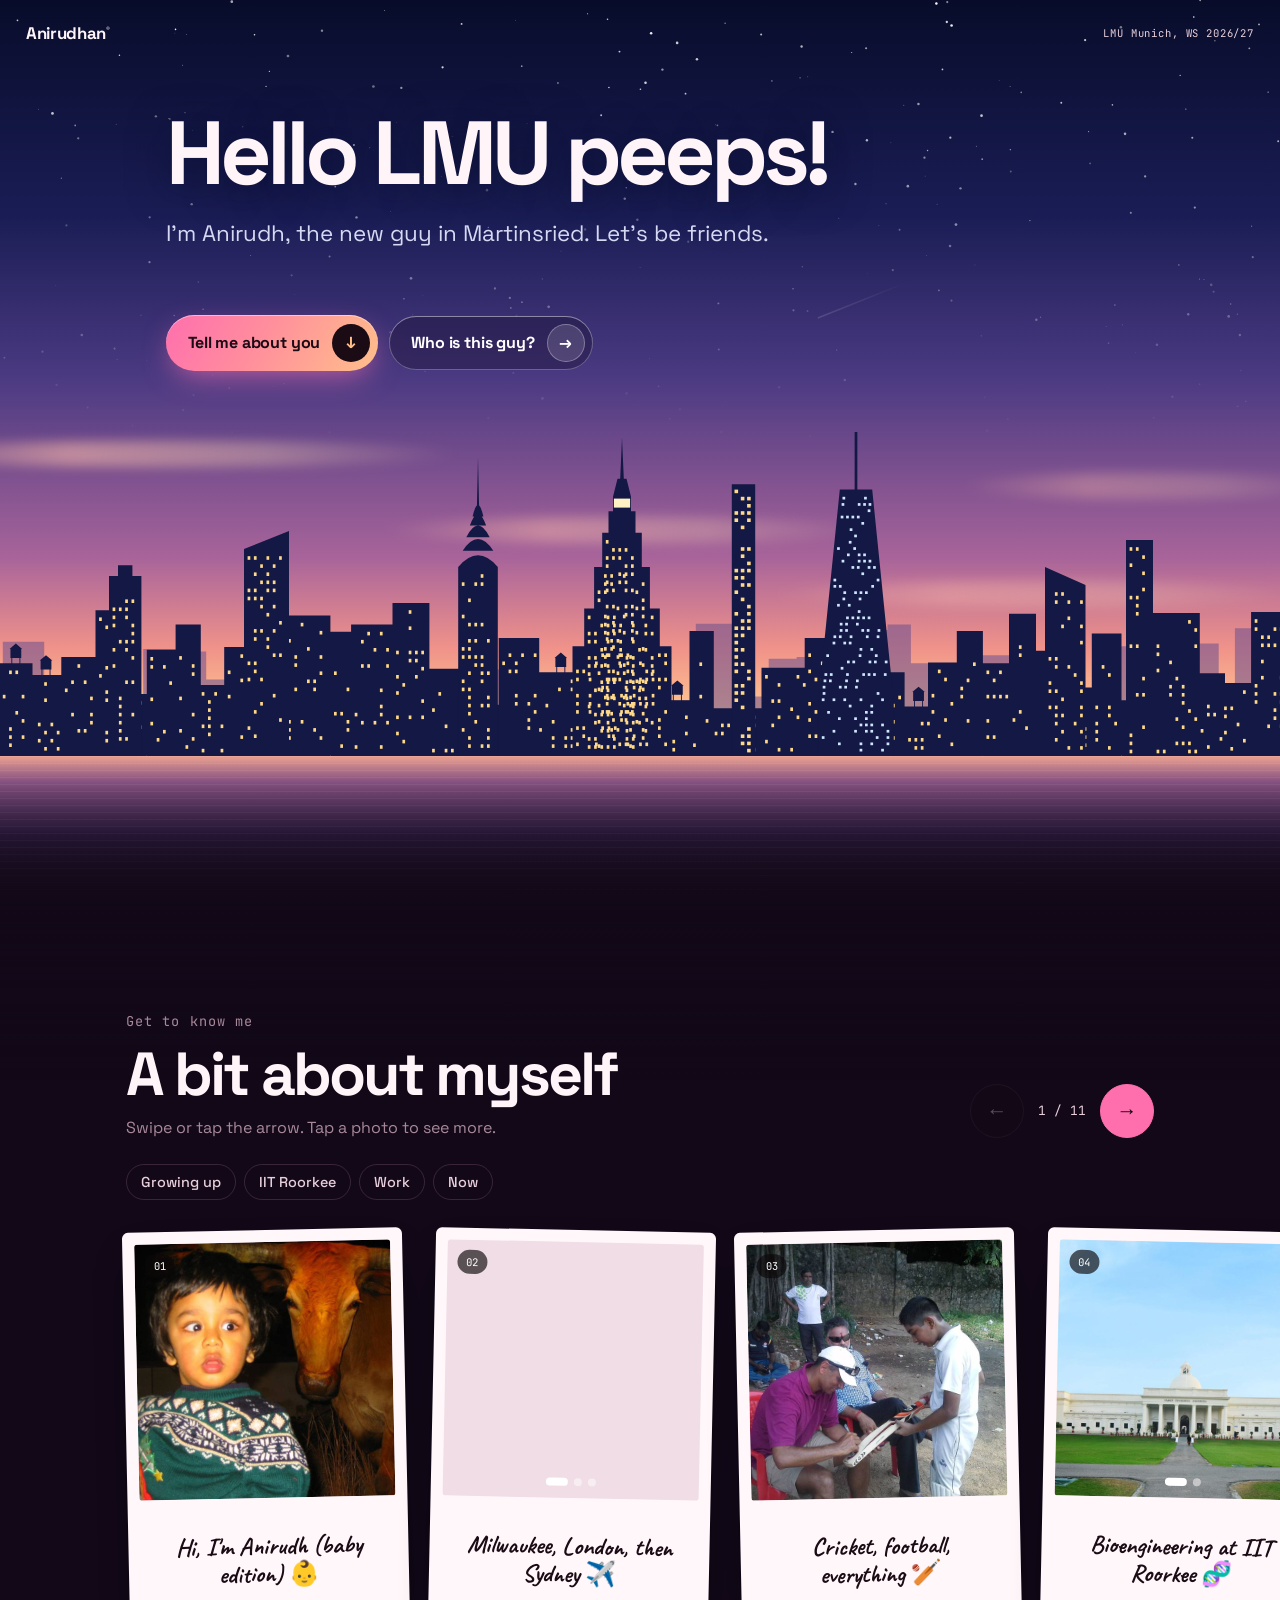
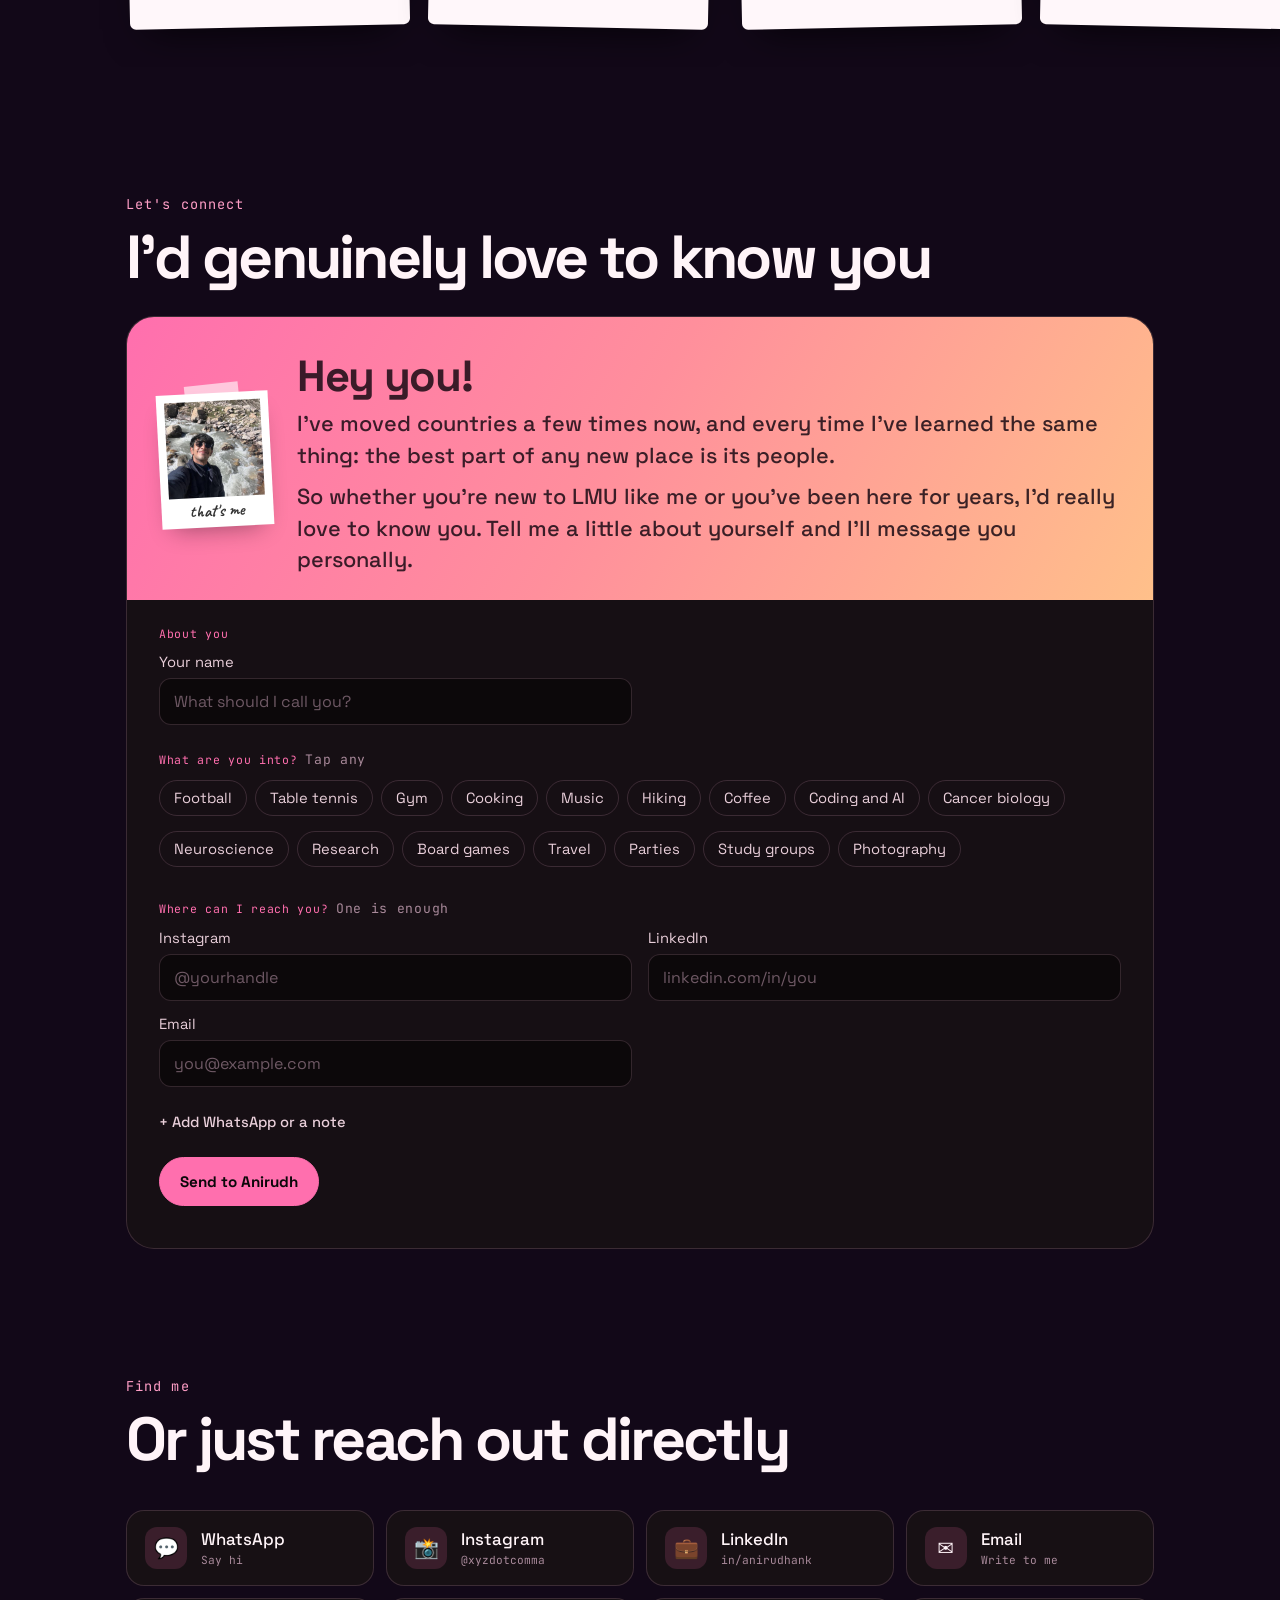
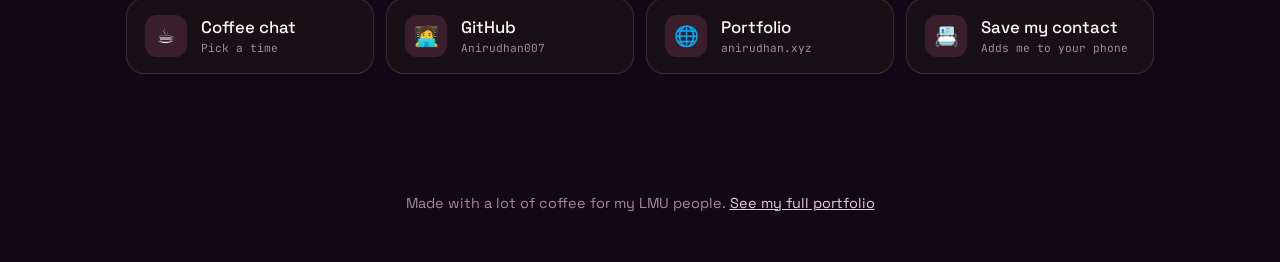
